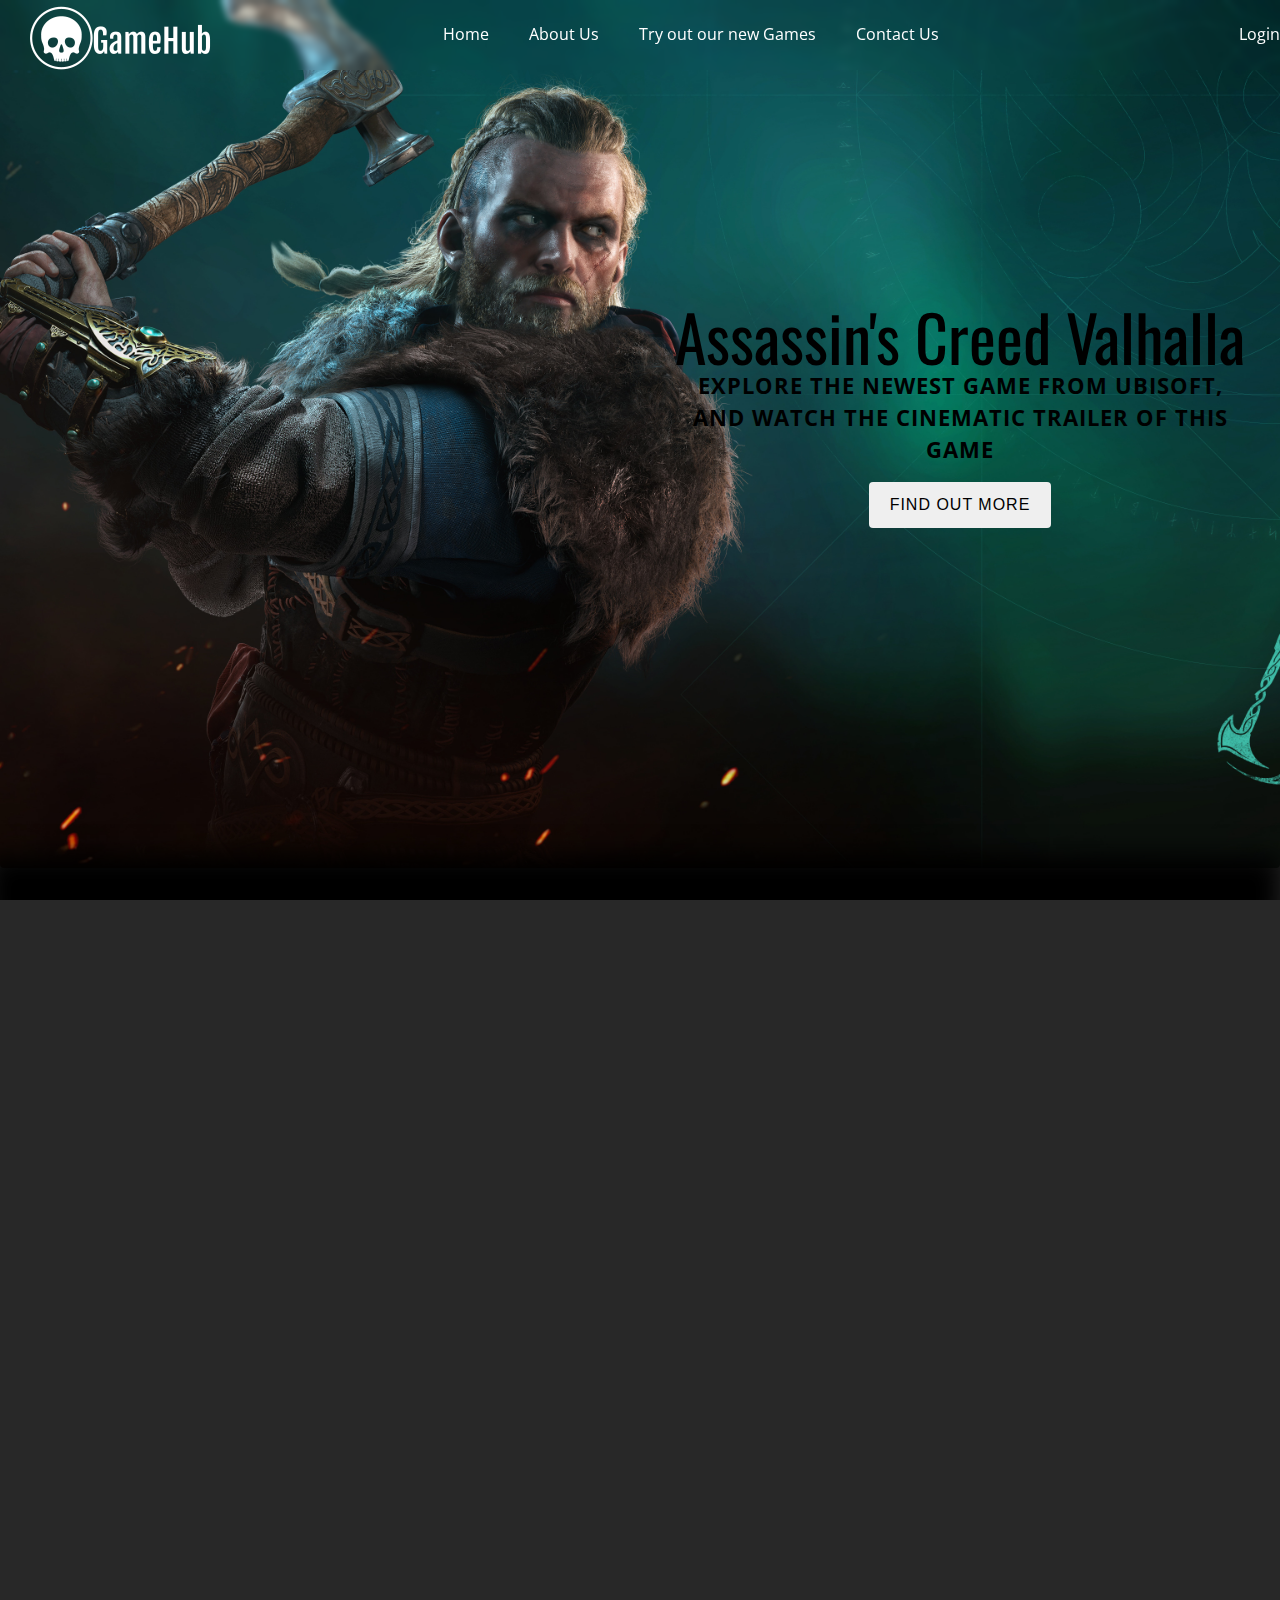
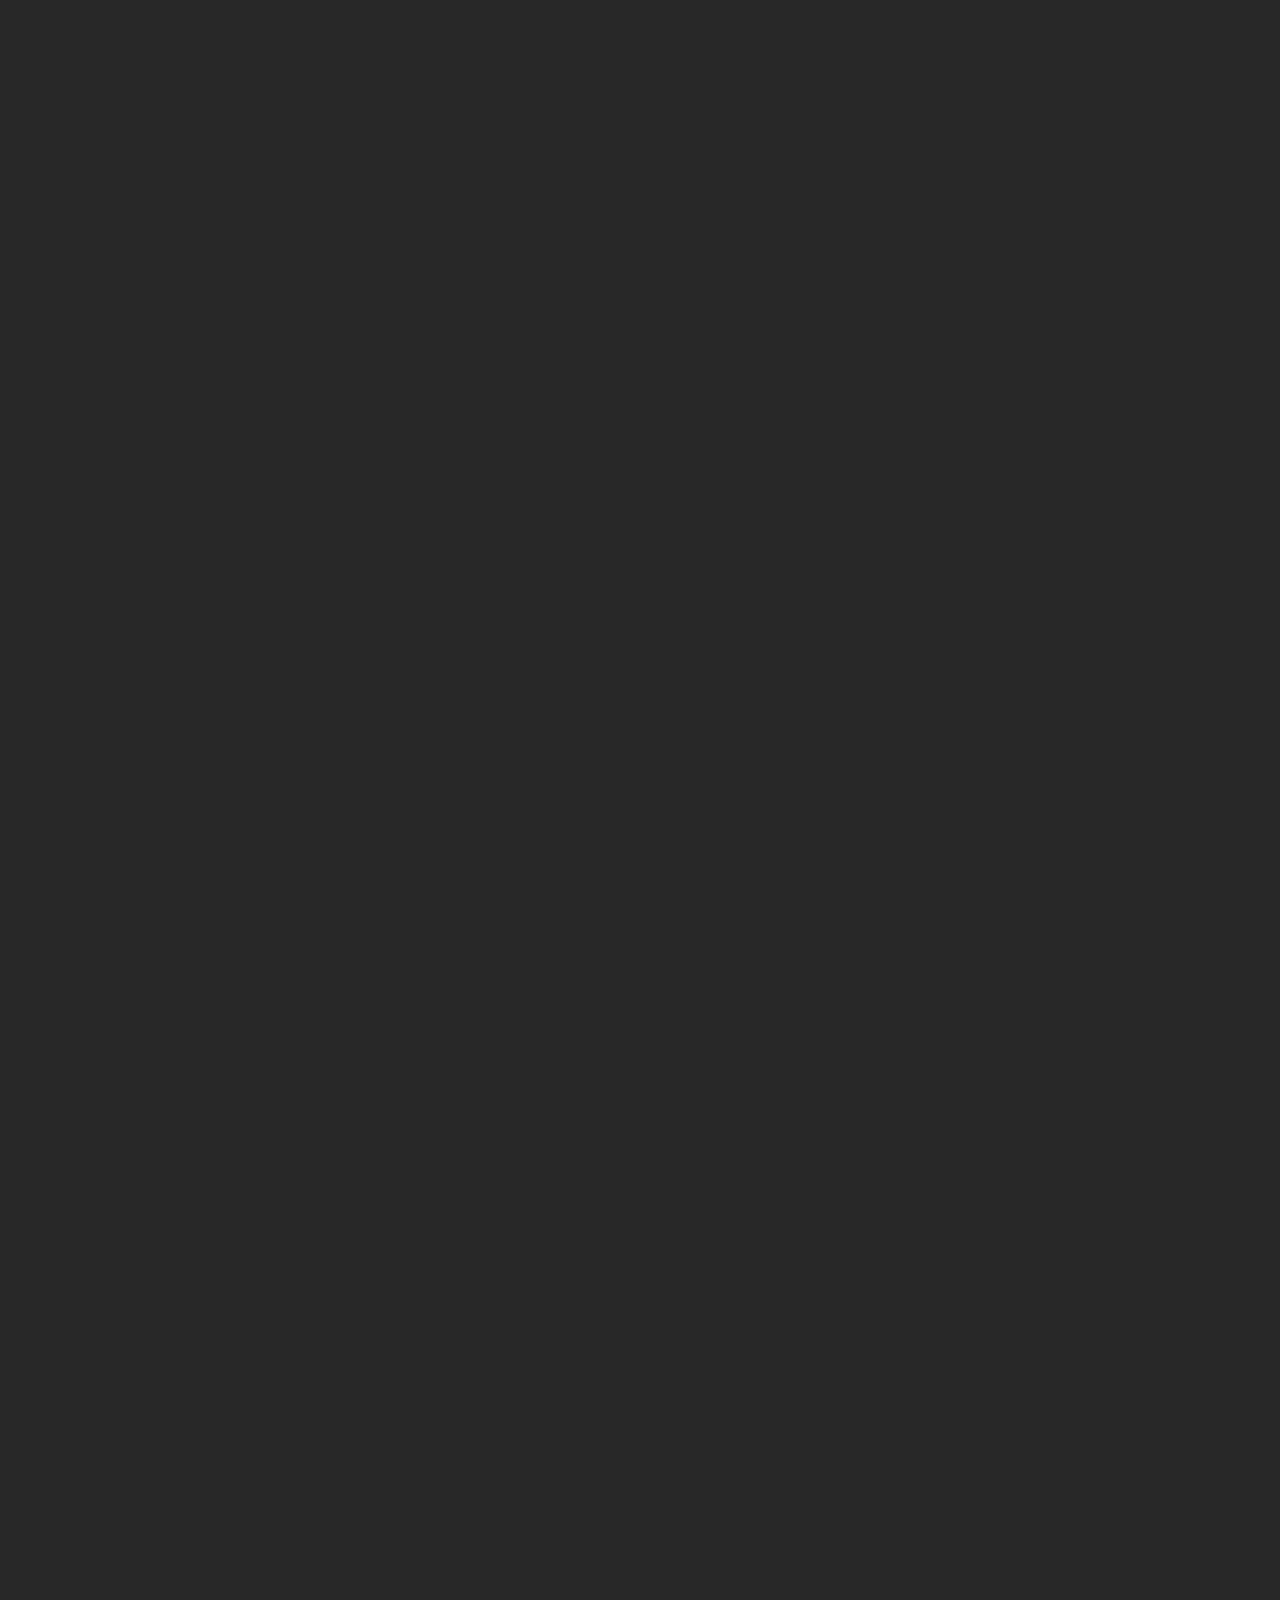
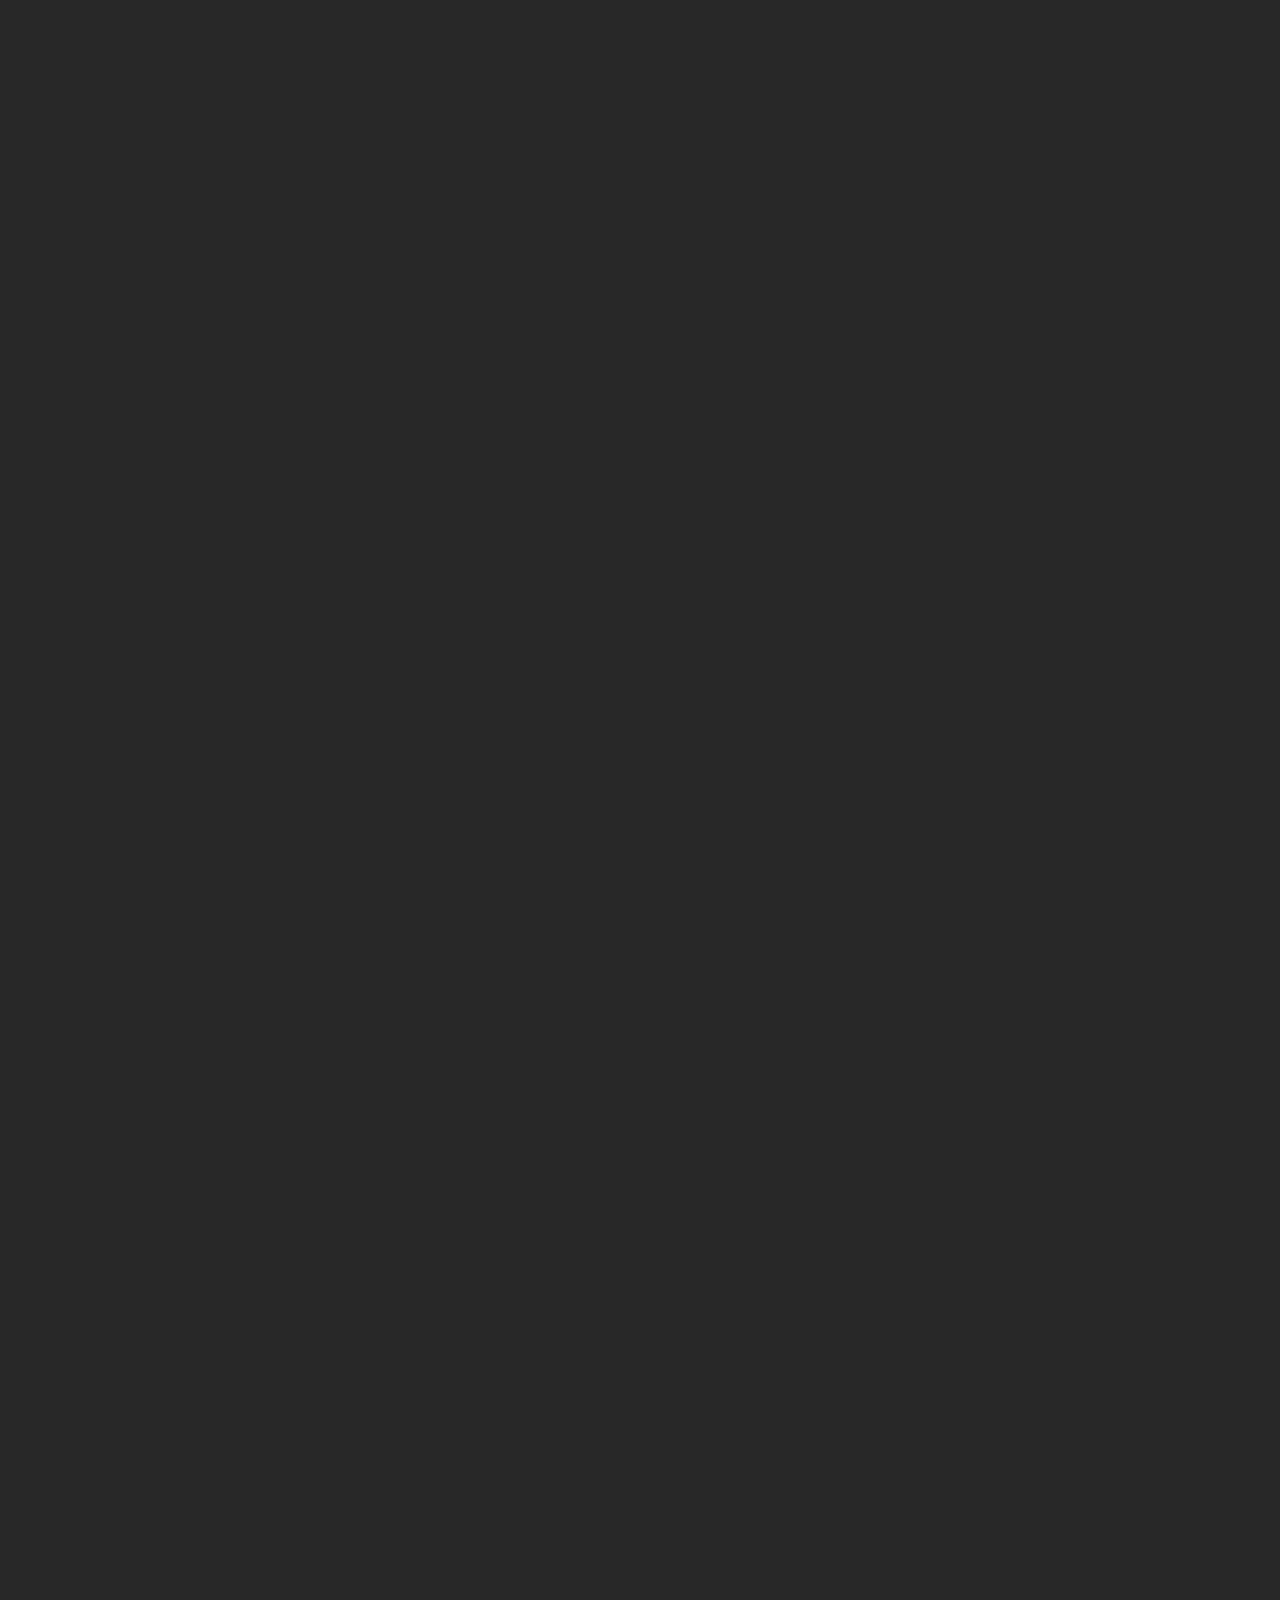
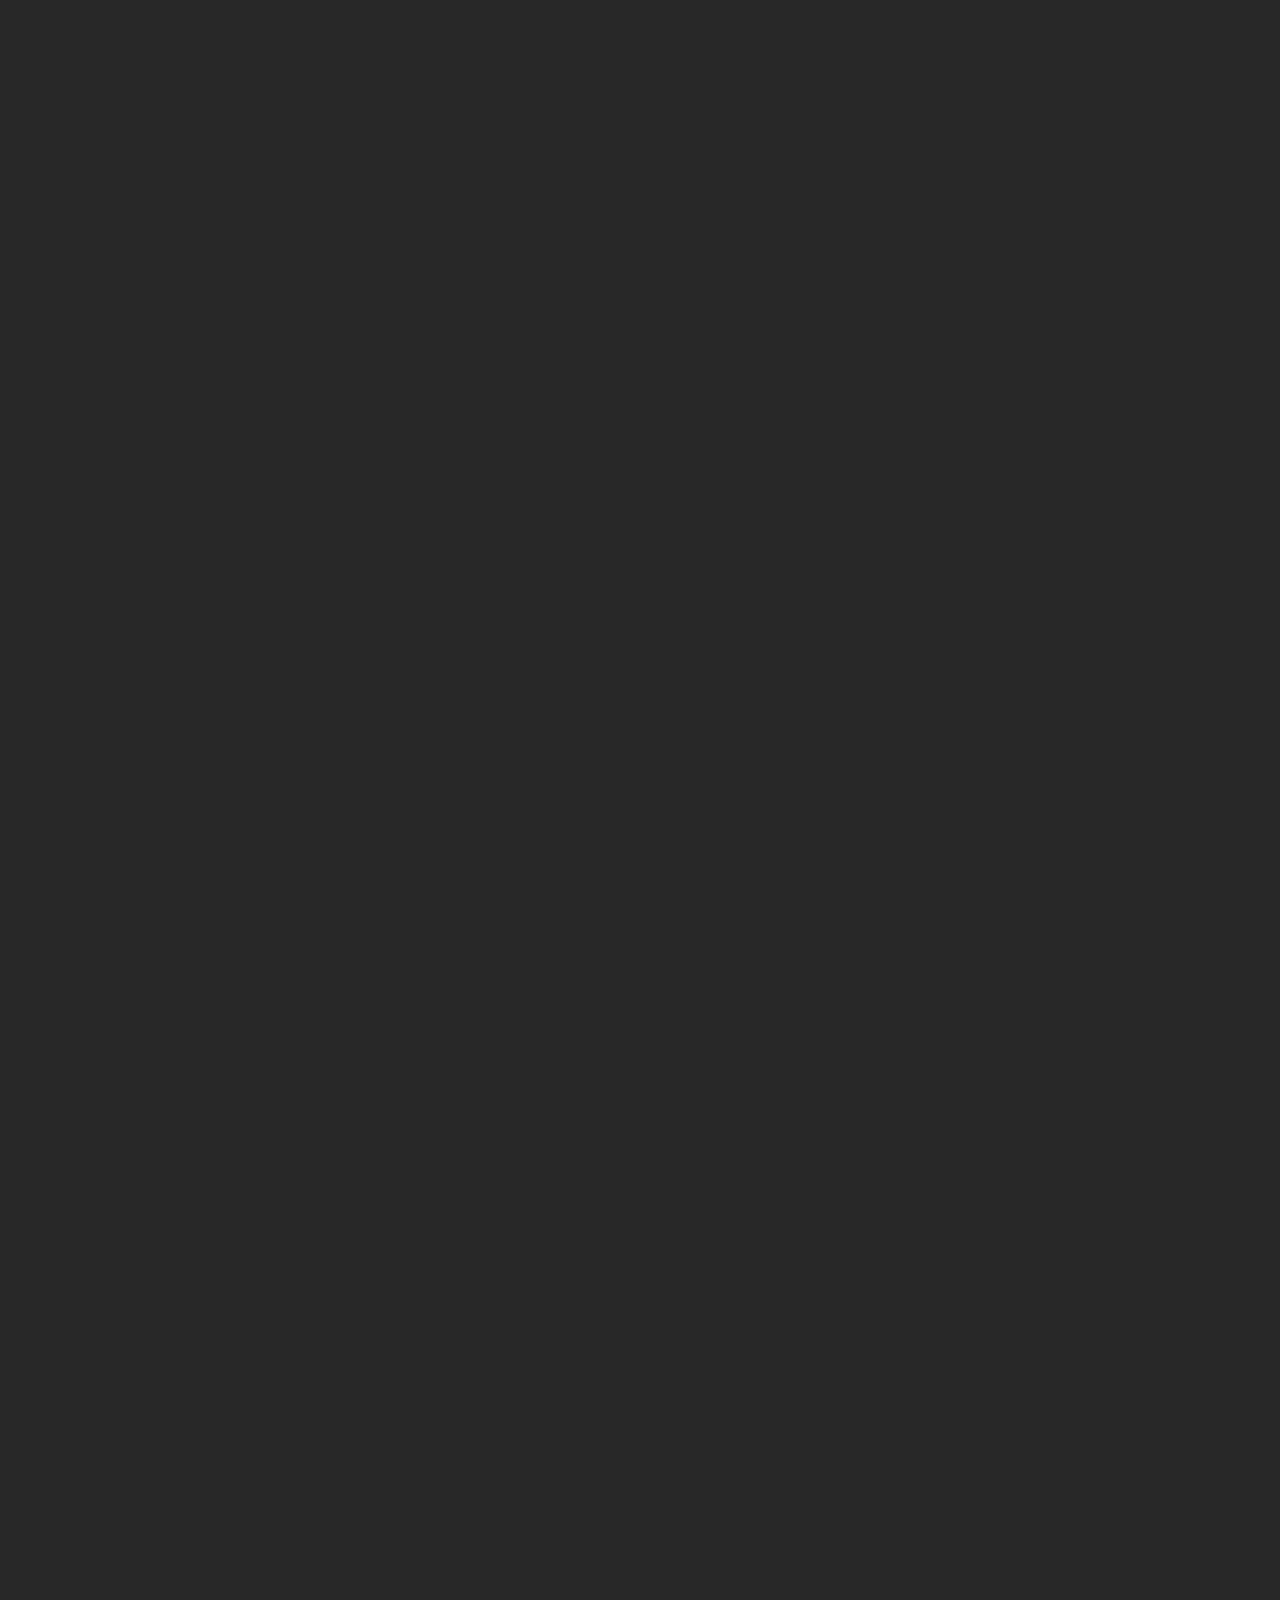
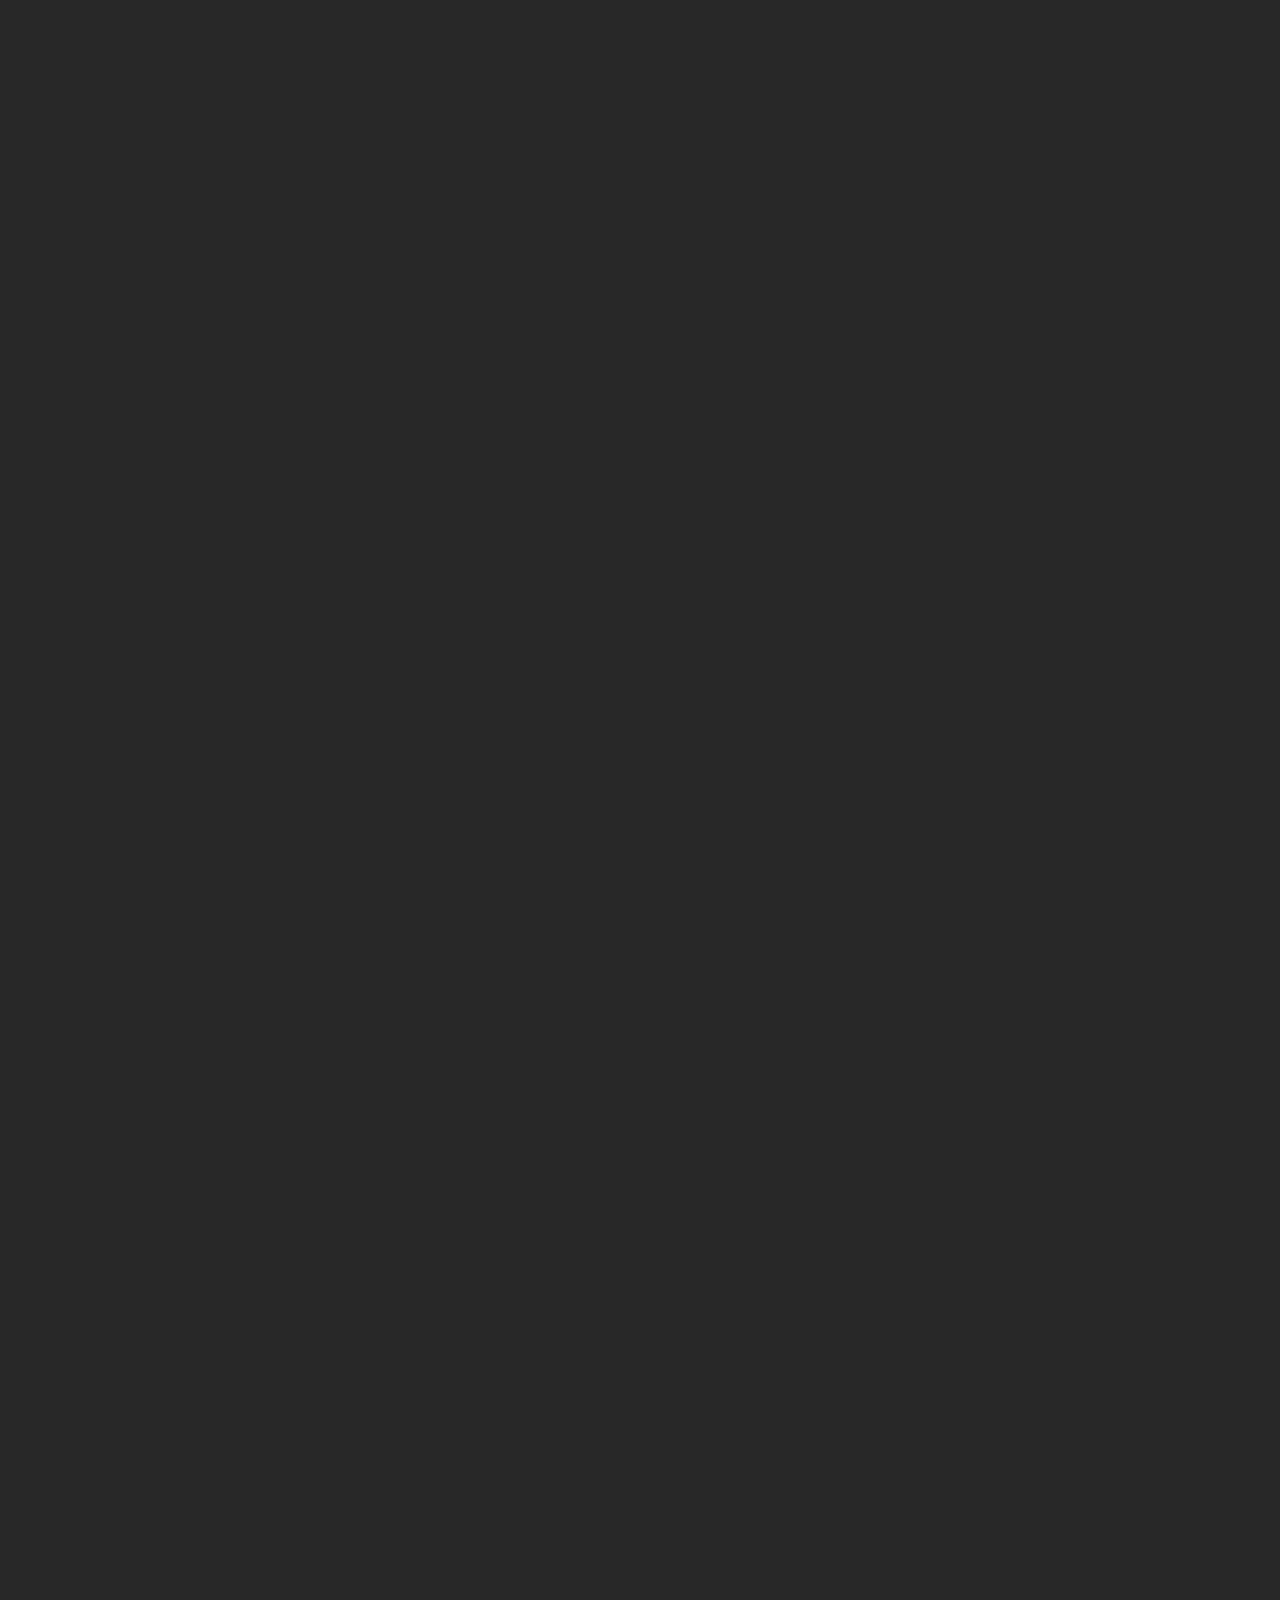
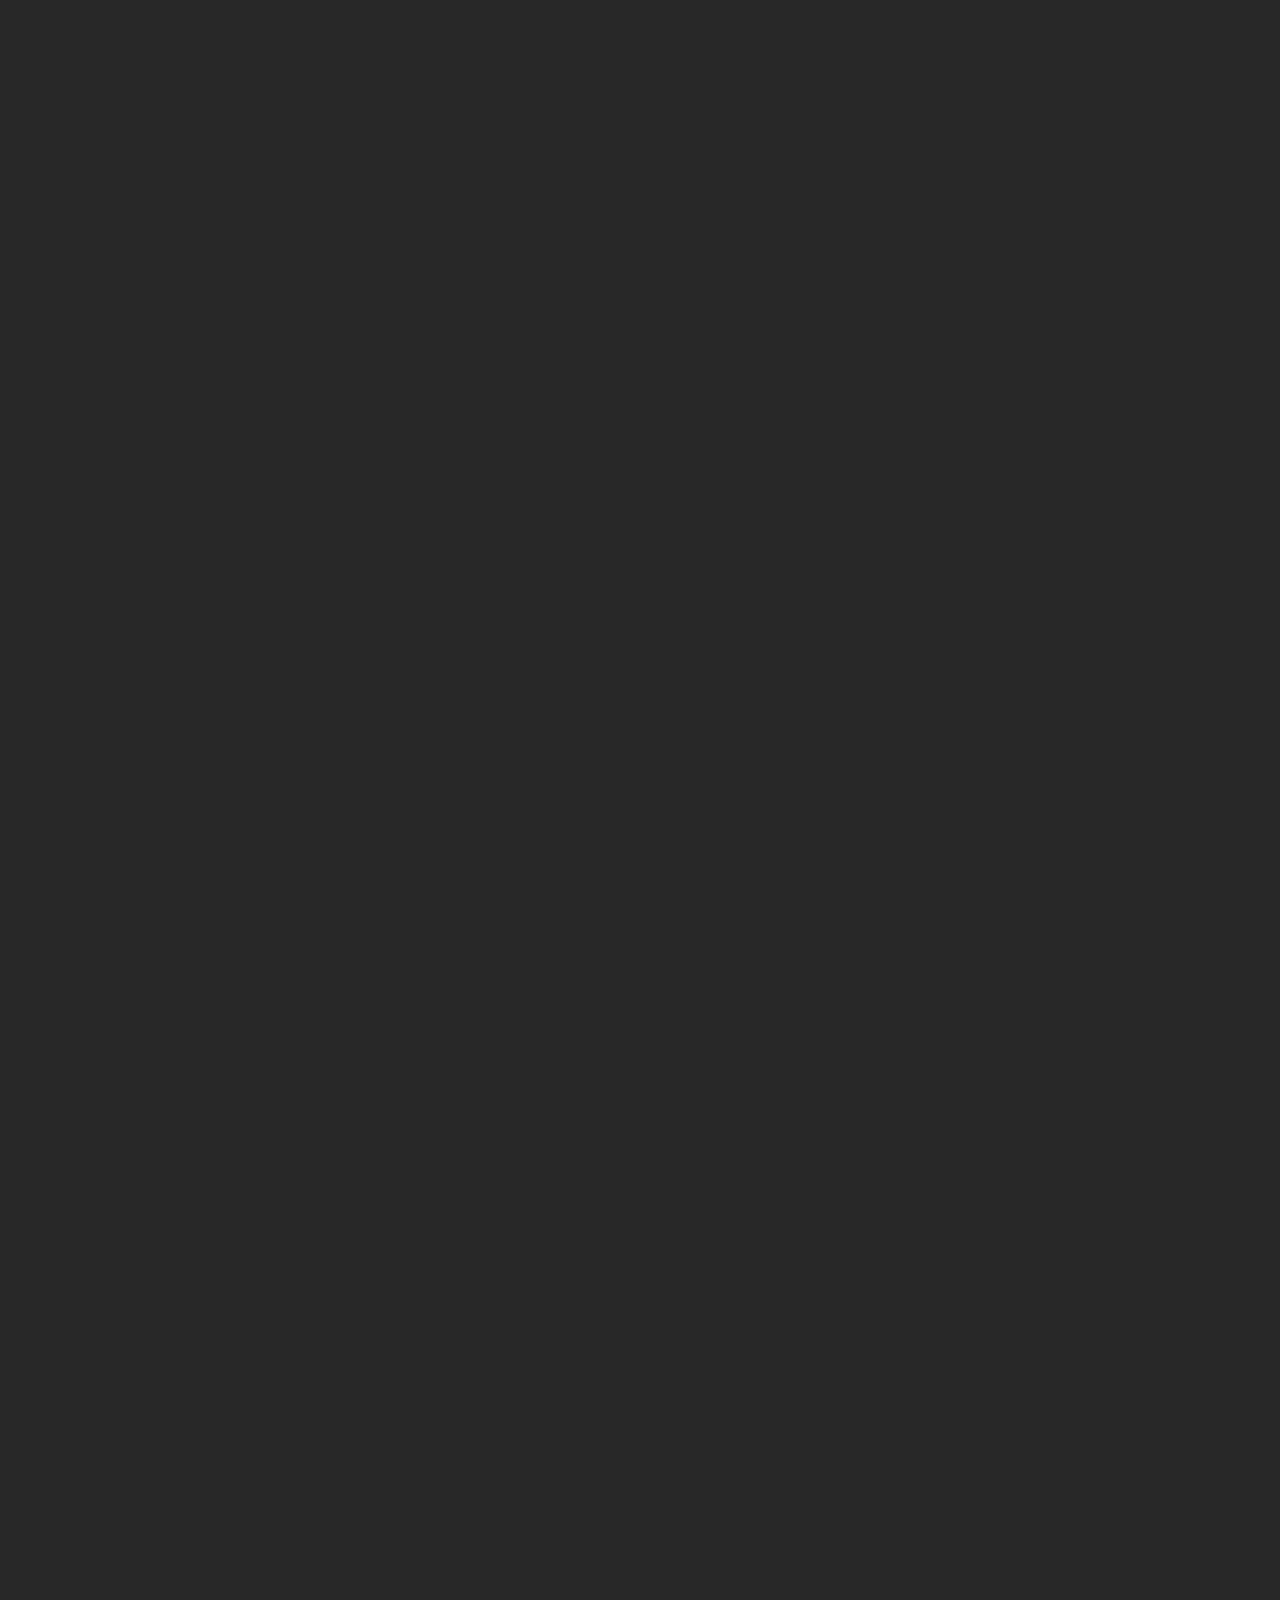
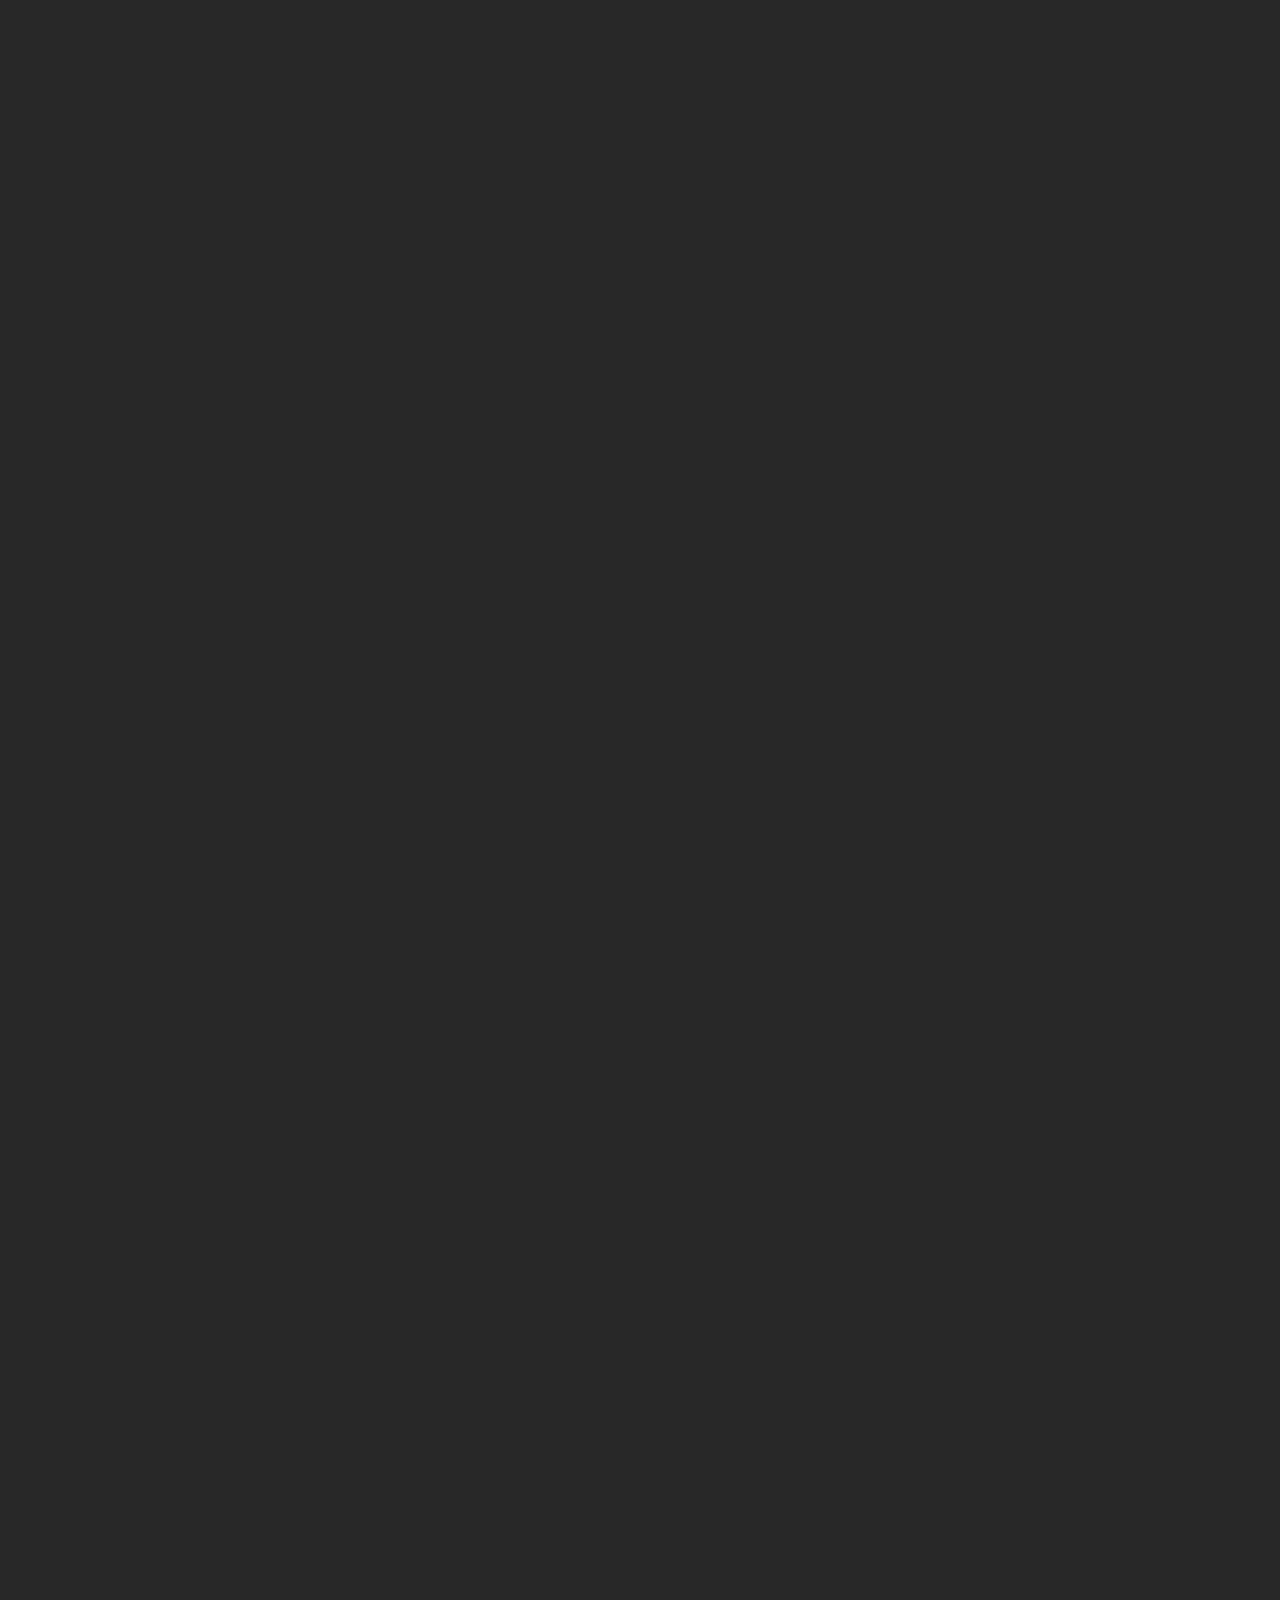
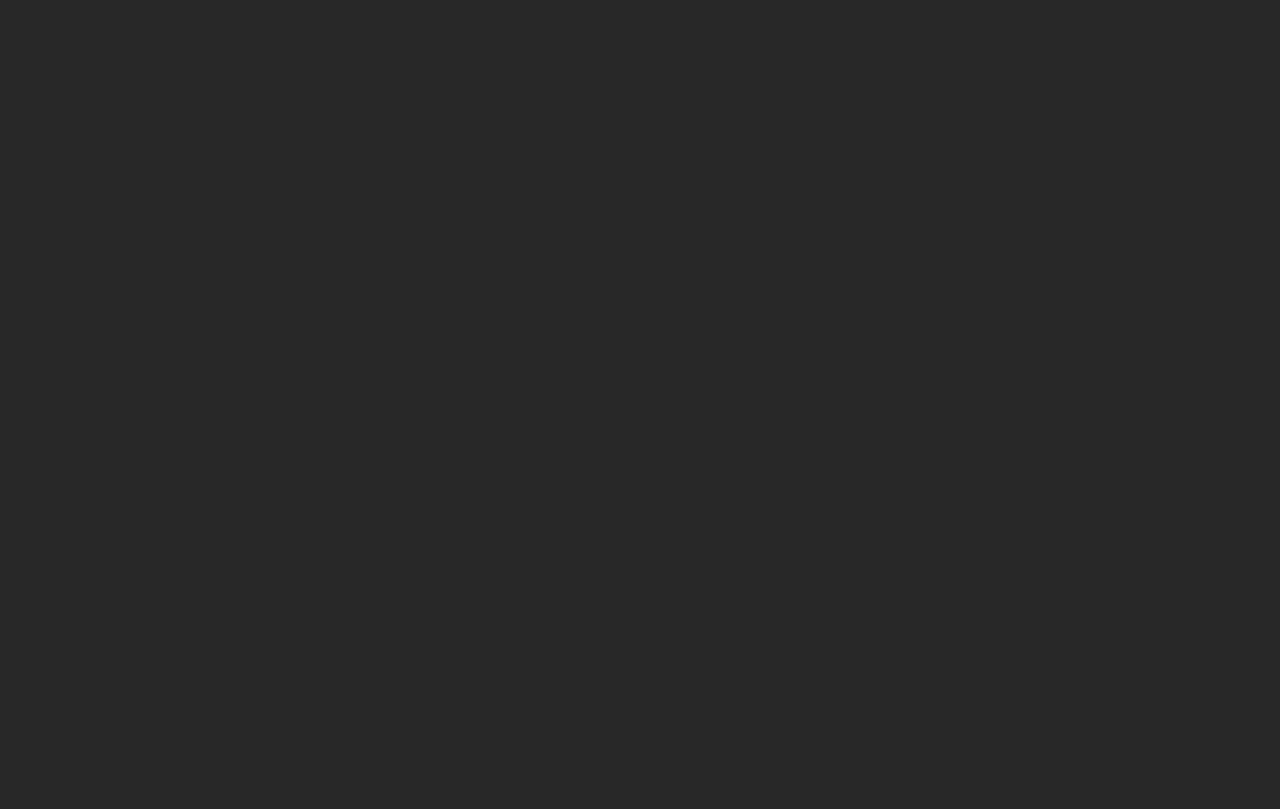
==== index.html @ c58cd180 "Slider Added" ====
<!DOCTYPE html>
<html id="">

<head>
    <!--<div style="background: url(Images/pubg-2020-games-pubg-mobile-tournament-3840x1920-688.jpg);">-->
    <link rel="stylesheet" href="styles/navbar-style.css" />
    <link rel="stylesheet" href="styles/cards.css" />
    <link rel="stylesheet" href="styles/style.css" />
    <link rel="stylesheet" href="styles/slider.css" />
    <link rel="stylesheet" href="https://stackpath.bootstrapcdn.com/font-awesome/4.7.0/css/font-awesome.min.css">
    <!-- Google Font -->
    <link rel="stylesheet" href="https://fonts.googleapis.com/css2?family=Nunito&display=swap">
    <nav class="navbar" style="z-index: 1001;backdrop-filter: blur(3px);">
        <span class="navbar-toggle" id="js-navbar-toggle">
            <i class="fa fa-bars"></i>
        </span>
        <a href="#" class="logo"><img src="Images/MainLogo.png" id="MainLogo" style="margin-top: 8%;"></a>
        <ul class="main-nav" id="js-menu">
            <div style="display: flex;margin-right: 6%;">
                <li>
                    <a href="../index.html" class="nav-links">Home</a>
                </li>
                <li>
                    <a href="pages/about.html" class="nav-links">About Us</a>
                </li>
                <li>
                    <a href="pages/games.html" class="nav-links">Try out our new Games</a>
                </li>
                <li>
                    <a href="pages/contact.html" class="nav-links">Contact Us</a>
                </li>
            </div>
            <div>
                <li style="margin-right: 2%;">
                    <a id="ModalOpen" class="nav-links">Login</a>
                </li>
            </div>
        </ul>
    </nav>
    <div class="container">
        <div class="item">
            <h1>Assassin's Creed Valhalla</h1>
            <h3 style="margin-top: 1%;">Explore the newest game from Ubisoft, <br>and watch the Cinematic Trailer of
                this game</h3>
            <button class="FindOutMore" id="TopFindOutMore" onclick="CheckScroll(1)">Find Out More</button>
        </div>
    </div>
</head>
<div style="background-color: #000;filter: blur(13px);margin-top: 1.5%;margin-left: -1%;padding-bottom: 2%;">
    <br />
    <br />
</div>

<body>
    <!--#region Cards  -->
    <div class="band">
        <h1>Top News</h1>
        <div class="item-1">
            <div href="" class="card">
                <div class="thumb" style="background-image: url(Images/PostImages/Cyberpunk.jpg);"></div>
                <article>
                    <h1>Microsoft offers Cyberpunk 2077 refunds for all digital sales, but it’s not pulling the game
                    </h1>
                    <button type="button" class="FindOutMore" id="CB2077Btn" onclick="CheckScroll(2)">Read More</button>
                </article>
            </div>
        </div>
        <div class="item-2">
            <div href="" class="card">
                <div class="thumb" style="background-image: url(Images/PostImages/Riot.jpg);"></div>
                <article>
                    <h1>Riot confirms it’s making a League of Legends MMO</h1>
                    <hr>
                    <p>League of Legends developer Riot Games is working on a massively multiplayer online (MMO)
                        roleplaying game in the League universe, Riot’s VP of IP and entertainment, Greg Street, tweeted
                        on Thursday.</p>
                    <button class="FindOutMore" id="RiotBtn" onclick="CheckScroll(3)">Read More</button>
                </article>
            </div>
        </div>
        <div class="item-3">
            <div href="" class="card">
                <div class="thumb" style="background-image: url(Images/PostImages/Among-us.jpg);"></div>
                <article>
                    <h1>Among Us launches for the Nintendo Switch today</h1>
                    <hr>
                    <p>Among Us is now available on Nintendo Switch! During the Indie World Showcase on December 15, the
                        final announcement was for an Among Us Switch port. The port's price is very cheap, and it even
                        comes with crossplay and voice chat, which isn't always standard for Switch games.</p>
                    <button class="FindOutMore" id="AmongUsBtn" onclick="CheckScroll(4)">Read More</button>
                </article>
            </div>
        </div>
        <div class="item-4">
            <div href="" class="card">
                <div class="thumb" style="background-image: url(Images/PostImages/Fortnite.jpg);"></div>
                <article>
                    <h1>Fortnite gets a performance mode so it runs better on older PCs</h1>
                    <hr>
                    <p>"Beginning December 15th, we’re launching a new performance mode on all PCs that meet Fortnite’s
                        minimum specifications. Available in Alpha, Performance Mode will be selectable through the
                        in-game settings menu and offers significant performance gains by trading out visual quality to
                        lower memory usage and lighten the load on CPU and GPU. For players already on low scalability
                        settings or less powerful hardware, this mode will allow the game to run better than ever before
                        and maintain a smoother framerate" Says the Fortnite Team.</p>
                    <button class="FindOutMore" id="FortniteBtn" onclick="CheckScroll(5)">Read More</button>
                </article>
            </div>
        </div>
        <div class="item-5">
            <div href="" class="card">
                <div class="thumb" style="background-image: url(Images/PostImages/Snapchat.jpg);"></div>
                <article>
                    <h1>Snapchat is releasing Bitmoji Paint, a massively multiplayer online painting game </h1>
                    <hr>
                    <p>Snapchat is getting a new original game called Bitmoji Paint. As the name suggests, the game
                        involves Bitmoji — those cutely grotesque customizable avatars — and painting. It’s Snap Inc.’s
                        fourth title from its internal games studio, which began putting out games last year. “Our goal
                        with Bitmoji has always been to be the world’s avatar, to give people a digital version of
                        themselves that represents them and lets them be themselves online,” says Ba Blackstock,
                        co-founder of Bitmoji. “And so now with games, it’s also letting people play together in a
                        really new and fun and exciting way.”</p>
                    <button class="FindOutMore" id="SnapBtn" onclick="CheckScroll(6)">Read More</button>
                </article>
            </div>
        </div>
        <div class="item-6">
            <div href="" class="card">
                <div class="thumb" style="background-image: url(Images/PostImages/Codemasters.jpg);"></div>
                <article>
                    <h1>EA is buying Codemasters for $1.2 billion to take lead in racing game market</h1>
                    <hr>
                    <p>Electronic Arts has agreed to buy out UK developer Codemasters in a move that could see the US
                        publishing giant wrest control of the racing video game genre. The deal is expected to close in
                        the first quarter of next year for £6.04 (~$7.98) a share, valuing Codemasters at around $1.2
                        billion.

                        Sky News first reported EA’s interest in Codemasters over the weekend, saying that the British
                        company had previously agreed a $970 million deal with Rockstar Games and 2K Sports owner
                        Take-Two Interactive. EA confirmed the agreement early Monday morning.</p>
                    <button class="FindOutMore" id="EABtn" onclick="CheckScroll(7)">Read More</button>
                </article>
            </div>
        </div>
        <div class="item-7">
            <div href="" class="card">
                <div class="thumb" style="background-image: url(Images/PostImages/FarCry6.jpg);"></div>
                <article>
                    <h1>Far Cry 6</h1>
                    <hr>
                    <p>Soon Coming for us to play!Ubisoft debuted the first trailer for Far Cry 6 as part of its Ubisoft
                        Forward digital conference today. The cinematic trailer didn’t have any gameplay, but showed a
                        city in revolt under the regime of Antón Castillo, who is played by Giancarlo Esposito, perhaps
                        best known as Gus Fring in Breaking Bad and Better Call Saul.
                        In Far Cry 6, players control Dani Rojas, who is tasked with stopping Castillo’s regime. Much
                        like its predecessors Far Cry 5 and Far Cry New Dawn, the playable character will be
                        customizable and can be played as either a male or female. But Far Cry 6 will also see the
                        return of a voiced protagonist, GameSpot reports.</p>
                    <button class="FindOutMore" id="FarCry6Btn" onclick="CheckScroll(8)">Read More</button>
                </article>
            </div>
        </div>
    </div>
    <!--#endregion -->
    <hr id="ACV" style="color: #fff;margin: 0 auto;width: 96%;margin-top:2%">
    <!--Assassin's Creed Valhalla-->
    <div>
        <div style="margin-top: 2%;margin-bottom: 5%;display: flex;justify-content:center">
            <div
                style="display: inline-block;border: 1px;border-bottom: 0;border-color: #fff;border-style: solid;max-width: 1000px;">
                <img src="Images/eivor-assassins-creed-valhalla-pc-games-playstation-4-3840x2160-1753.jpg"
                    style="max-width: 100%;">
                <div style="display: inline;">
                    <div>
                        <h1>Assassin's Creed Valhalla</h1>
                    </div>
                    <div style="margin: 1%;">
                        <span>Assassin's Creed Valhalla is an action role-playing video game developed by Ubisoft
                            Montreal and published by Ubisoft. It is the twelfth major installment and the twenty-second
                            release in the Assassin's Creed series, and a successor to the 2018's Assassin's Creed
                            Odyssey. Set in 873 AD, the game recounts a fictional story during the Viking invasion of
                            Britain. The player controls Eivor, a Viking raider who becomes embroiled in the conflict
                            between the Brotherhood of Assassins and the Templar Order.[c]

                            The game was released on November 10, 2020, for Microsoft Windows, PlayStation 4, Xbox One,
                            Xbox Series X and Series S, and Stadia, while the PlayStation 5 version was released on
                            November 12. The game received generally positive reviews from critics, who praised the
                            graphics and story, but criticized it for technical issues and lack of innovation.</span>
                    </div>
                </div>
            </div>
        </div>
        <!--#region Iframe-->
        <div style="display: flex;justify-content: center;margin-top: -5%">
            <iframe width="1000" height="500"
                src="C:\Users\Valon\Desktop\Web\Gaming News Website\Web-Gaming-News\Images\Media\Assassin's Creed Valhalla - Official Trailer.mp4"></iframe>
        </div>
        <!--#endregion-->
    </div>
    <!--CyberPunk 2077-->
    <hr id="CB2077" style="color: #fff;margin: 0 auto;width: 96%;margin-top:2%">
    <div>
        <div style="margin-top: 2%;display: flex;justify-content:center">
            <div style="display: inline-block;border: 1px;border-color: #fff;border-style: solid;max-width: 1000px;">
                <img src="Images/PostImages/CyberPunkPostImg.jpg" style="max-width: 100%;">
                <div style="display: inline;">
                    <div>
                        <h1>CyberPunk 2077</h1>
                    </div>
                    <div style="margin: 1%;">
                        <span>Cyberpunk 2077 is a 2020 action role-playing video game developed and published by CD
                            Projekt. The story takes place in Night City, an open world set in the Cyberpunk universe.
                            Players assume the first-person perspective of a customisable mercenary known as V, who can
                            acquire skills in hacking and machinery with options for melee and ranged combat.
                            The game was developed using the REDengine 4 by a team of around 500 people, exceeding the
                            number that worked on the studio's previous game The Witcher 3: Wild Hunt (2015). CD Projekt
                            launched a new division in Wrocław, Poland, and partnered with Digital Scapes, Nvidia, QLOC,
                            and Jali Research to aid the production. Cyberpunk creator Mike Pondsmith was a consultant,
                            and actor Keanu Reeves has a starring role. The original score was led by Marcin
                            Przybyłowicz, featuring the contributions of several licensed artists.
                            CD Projekt released Cyberpunk 2077 for PlayStation 4, Stadia, Windows, and Xbox One on 10
                            December 2020, with PlayStation 5 and Xbox Series X/S versions planned to follow in 2021. It
                            received praise for its narrative, setting, and graphics, although some of its gameplay
                            elements received mixed responses. In contrast, it was widely criticized for bugs,
                            particularly in the console versions which also suffered from performance issues; Sony
                            removed it from the PlayStation Store on 17 December 2020.</span>
                    </div>
                </div>
            </div>
        </div>
    </div>
    <hr id="Riot" style="color: #fff;margin: 0 auto;width: 96%;margin-top:2%">
    <div>
        <div style="margin-top: 2%;display: flex;justify-content:center">
            <div style="display: inline-block;border: 1px;border-color: #fff;border-style: solid;max-width: 1000px;">
                <img src="Images/PostImages/Riot.jpg" style="max-width: 100%;">
                <div style="display: inline;">
                    <div>
                        <h1>Riot MMO</h1>
                    </div>
                    <div style="margin: 1%;">
                        <span>League of Legends developer Riot Games is working on a massively multiplayer online (MMO)
                            roleplaying game in the League universe, Riot’s VP of IP and entertainment, Greg Street,
                            tweeted on Thursday.

                            “My recent job at Riot has been to help develop the League universe, which we’re going to
                            need!” Street said. “My new job is to kick off a big (some might say massive) game that many
                            of you, and many Rioters, have been asking us to create.” If the deliberate use of the word
                            “massive” in that quote wasn’t enough of a hint, in a reply to another Twitter user, Street
                            confirmed the game is an MMO.The new MMO isn’t entirely surprising, as Riot has been working
                            to expand the League universe into other games and mediums as of late</span>
                    </div>
                </div>
            </div>
        </div>
    </div>
    <hr id="AmongUs" style="color: #fff;margin: 0 auto;width: 96%;margin-top:2%">
    <div>
        <div style="margin-top: 2%;display: flex;justify-content:center">
            <div style="display: inline-block;border: 1px;border-color: #fff;border-style: solid;max-width: 1000px;">
                <img src="Images/PostImages/Among-us.jpg" style="max-width: 100%;">
                <div style="display: inline;">
                    <div>
                        <h1>Among Us</h1>
                    </div>
                    <div style="margin: 1%;">
                        <span>Among Us, Innersloth’s breakout hit of 2020, is coming to the Nintendo Switch today. The
                            news was announced during a special indie game-focused Nintendo Direct. The game will
                            feature crossplay.
                            Among Us is an online social deduction game, one in which players have to work together to
                            complete tasks around the ship and figure out who the crew’s imposters are. Imposters,
                            meanwhile, attempt to quietly kill as many other players as they can. Although the game
                            first launched in 2018, it’s become a sensation, thanks to a newfound popularity on Twitch,
                            played by streamers and Rep. Alexandria Ocasio-Cortez. Among Us has become so popular, in
                            fact, that Innersloth canceled the game’s sequel to focus on improving the original.
                            The game picked up the award for best multiplayer title of the year during this year’s Game
                            Awards. A new airship map is expected next year.
                            FEATURED VIDEOS FROM THE VERGE
                            iPhone 12 Pro review: more shine
                            MORE FROM THE VERGE
                            Nearly half a billion users played Among Us in November
                            Discord adds mobile screensharing, and it’s perfect for casual hangouts with your friends
                            NPR shows are now available on Spotify worldwide
                            The Surface Duo gets better TikTok support and availability outside the US
                            Spelunky is coming to the Switch along with other great-looking indies
                            Nomad’s new leather MacBook Pro sleeves are luxurious but pricey.
                        </span>
                    </div>
                </div>
            </div>
        </div>
    </div>
    <hr id="Fortnite" style="color: #fff;margin: 0 auto;width: 96%;margin-top:2%">
    <div>
        <div style="margin-top: 2%;display: flex;justify-content:center">
            <div style="display: inline-block;border: 1px;border-color: #fff;border-style: solid;max-width: 1000px;">
                <img src="Images/PostImages/Fortnite.jpg" style="max-width: 100%;">
                <div style="display: inline;">
                    <div>
                        <h1>Fortnite</h1>
                    </div>
                    <div style="margin: 1%;">
                        <span>Beginning December 15th, the Fortnite team is launching a new performance mode on all PCs
                            that meet
                            Fortnite’s minimum specifications. Available in Alpha, Performance Mode will be selectable
                            through the in-game settings menu and offers significant performance gains by trading out
                            visual quality to lower memory usage and lighten the load on CPU and GPU. For players
                            already on low scalability settings or less powerful hardware, this mode will allow the game
                            to run better than ever before and maintain a smoother framerate.Performance Mode is opt-in
                            for most users and will launch with support for Battle Royale and Creative mode only. Users
                            running on older hardware will see a prompt pushing them to the mode to try it out as the
                            recommended way to experience the game. Performance Mode can be enabled or disabled at any
                            time through the in-game settings menu and restarting the game.</span>
                    </div>
                </div>
            </div>
        </div>
    </div>
    <hr id="Snap" style="color: #fff;margin: 0 auto;width: 96%;margin-top:2%">
    <div>
        <div style="margin-top: 2%;display: flex;justify-content:center">
            <div style="display: inline-block;border: 1px;border-color: #fff;border-style: solid;max-width: 1000px;">
                <img src="Images/PostImages/Snapchat.jpg" style="max-width: 100%;">
                <div style="display: inline;">
                    <div>
                        <h1>Snapchat Game</h1>
                    </div>
                    <div style="margin: 1%;">
                        <span>"Today, we announced Bitmoji Paint, a new game inside of Snapchat where millions of
                            players can come together simultaneously to contribute to one, massive collage.
                            Built by Snap Games Studio, Bitmoji Paint introduces a whole new kind of game inside of
                            Snapchat. Snapchatters’ Bitmojis can travel the globe, team up with friends and let their
                            imagination run free on one shared canvas. Simple scribbles, fun messages or even giant
                            landscapes are all possible in Bitmoji Paint.We are also introducing Snap Tokens to
                            customize the Bitmoji Paint experience for Android users. Snap Tokens are digital goods that
                            can be purchased and stored in a virtual wallet tied to your Snapchat account. Within
                            Bitmoji Paint on Android, Snap Tokens can be used toward roller skates or hoverboards to
                            move around the game more quickly, or things like an ink painter or a paint roller to make
                            larger creations." Say the Snapchat Bitmoji Paint Team.</span>
                    </div>
                </div>
            </div>
        </div>
    </div>
    <hr id="EA" style="color: #fff;margin: 0 auto;width: 96%;margin-top:2%">
    <div>
        <div style="margin-top: 2%;display: flex;justify-content:center">
            <div style="display: inline-block;border: 1px;border-color: #fff;border-style: solid;max-width: 1000px;">
                <img src="Images/PostImages/Codemasters.jpg" style="max-width: 100%;">
                <div style="display: inline;">
                    <div>
                        <h1>EA && CodeMasters</h1>
                    </div>
                    <div style="margin: 1%;">
                        <span>Electronic Arts has agreed to buy out UK developer Codemasters in a move that could see
                            the US publishing giant wrest control of the racing video game genre. The deal is expected
                            to close in the first quarter of next year for £6.04 (~$7.98) a share, valuing Codemasters
                            at around $1.2 billion.

                            Sky News first reported EA’s interest in Codemasters over the weekend, saying that the
                            British company had previously agreed a $970 million deal with Rockstar Games and 2K Sports
                            owner Take-Two Interactive. EA confirmed the agreement early Monday morning.

                            Codemasters is one of the oldest British game developers, having been founded in the ‘80s
                            and producing early hits like Dizzy for systems that were popular in the UK like the ZX
                            Spectrum and the Commodore 64. In recent decades it’s been best known for creating racing
                            games like the Dirt, Grid, and Formula 1 series, and last year acquired the developer behind
                            Project Cars.</span>
                    </div>
                </div>
            </div>
        </div>
    </div>
    <hr id="FarCry6" style="color: #fff;margin: 0 auto;width: 96%;margin-top:2%">
    <div>
        <div style="margin-top: 2%;display: flex;justify-content:center">
            <div style="display: inline-block;border: 1px;border-color: #fff;border-style: solid;max-width: 1000px;">
                <img src="Images/PostImages/FarCry6.jpg" style="max-width: 100%;">
                <div style="display: inline;">
                    <div>
                        <h1>Far Cry 6</h1>
                    </div>
                    <div style="margin: 1%;padding-bottom: 10%;">
                        <span>Far Cry 6 is an upcoming first-person shooter game developed by Ubisoft Toronto and
                            published by Ubisoft. It is the sixth main installment of the Far Cry series for Amazon
                            Luna, Microsoft Windows, PlayStation 4, PlayStation 5, Xbox One, Xbox Series X/S, and
                            Stadia.

                            The game is set on Yara, a fictional Caribbean island ruled as a dictatorship by "El
                            Presidente" Antón Castillo (portrayed by Giancarlo Esposito), who is raising his son Diego
                            (Anthony Gonzalez) to follow in his rule. The player takes the role of guerilla fighter Dani
                            Rojas, attempting to topple Castillo and his regime.Production of Far Cry 6 had been ongoing
                            for four years at the time of its July 2020 announcement, with Ubisoft Toronto the lead
                            studio for the game.[5] Narrative director Navid Khavari said that they started researching
                            on revolutions of the past, they came across the idea of the modern guerrilla revolution
                            such as the Cuban Revolution, which gave them numerous ideas of how to drive the
                            player-character into fighting against a repressive government. </span>
                    </div>
                </div>
            </div>
        </div>
        <div style="display: flex;justify-content: center;margin-top: -5%">
            <iframe width="1000" height="500"
                src="Images/Media/Far Cry 6 - Official Reveal Trailer _ Ubisoft Forward.mp4"></iframe>
        </div>
    </div>
<!--#region Slider-->
<h1 style="padding-top: 60px;">Regional News</h1>
<div class="csslider infinity" id="slider1">
  <input type="radio" name="slides" checked="checked" id="slides_1"/>
  <input type="radio" name="slides" id="slides_2"/>
  <input type="radio" name="slides" id="slides_3"/>
  <input type="radio" name="slides" id="slides_4"/>
  <input type="radio" name="slides" id="slides_5"/>
  <input type="radio" name="slides" id="slides_6"/>
  <ul>
    <li>
      <div class="bg" id="bg" style="color: #fff;height: 47%;">
        <div>
          <h1 style="text-align: unset !important;font-size: 2rem;">Gaming & Esports MeetUp</h1>
          <p>The first national event dedicated to the development of video games and electronic sports, Gaming & Esports MeetUp will be held on December 15th, 2020, organized by Amplitudo and Amplitudo Academy. Experts from the region and the world will gather in one place, to lay the foundations of the gaming industry in Montenegro and announce the first Montenegrin Esports event, MontEsports, whose organization is planned for the second half of 2021.</p>
        </div>
      </div>
    </li>
    <li>
      <div class="bg" id="bg" style="color: #fff;height: 31%;">
        <div>
          <h1 style="text-align: unset !important;font-size: 2rem;">Balkan Entertainment and Gaming Expo </h1>
          <p>Balkan Entertainment and Gaming Expo is one of the most significant gaming events in Europe,that also happened this year.</p>
        </div>
      </div>
    </li>
    <li>
      <div class="bg" id="bg" style="color: #fff;height: 31%;">
        <div>
          <h1 style="text-align: unset !important;font-size: 2rem;">Global Game Jam</h1>
          <p>This hackathon is organized by Girls Coding Kosova organization which has the mission of empowering and encouraging young girls and women in the field of technology.</p>
        </div>
      </div>
    </li>
    <li>
      <div class="bg" id="bg" style="color: #fff;height: 27%;">
        <div>
          <h1 style="text-align: unset !important;font-size: 2rem;">Games' festival,London</h1>
          <p>A festival where Gamers from all over the world join and share talents, interests,games etc.</p>
        </div>
      </div>
    </li>
    <li>
      <div class="bg" id="bg" style="color: #fff;">
        <div>
          <h1 style="text-align: unset !important;font-size: 2rem;">Reboot Develop Blue 2020</h1>
          <p>COmpetitive Game Festival for all kinds of games and gamers.</p>
        </div>
      </div>
    </li>
    <li>
      <div class="bg" id="bg" style="color: #fff;height: 30%;">
        <div>
          <h1 style="text-align: unset !important;font-size: 2rem;">Gjirafa Masters League</h1>
          <p>A gaming evenet with aPrize Pool of over 10000$ will be taking place in Kosovo hosted by Gjirafa and played by Regional Teams.</p>
        </div>
      </div>
    </li>
  </ul>
  <div class="arrows">
    <label for="slides_1"></label>
    <label for="slides_2"></label>
    <label for="slides_3"></label>
    <label for="slides_4"></label>
    <label for="slides_5"></label>
    <label for="slides_6"></label>
    <label class="goto-first" for="slides_1"></label>
    <label class="goto-last" for="slides_6"></label>
  </div>
  <div class="navigation"> 
    <div>
      <label for="slides_1"></label>
      <label for="slides_2"></label>
      <label for="slides_3"></label>
      <label for="slides_4"></label>
      <label for="slides_5"></label>
      <label for="slides_6"></label>
    </div>
  </div>

<!--#endregion-->
</body>
<footer>
    <div id="wrap">
        <div></div>
        <article class="section" id="lightings">
            <section class="section" id="one">
                <section class="section" id="two">
                    <section class="section" id="three">
                        <section class="section" id="four">
                            <section class="section" id="five">
                            </section>
                        </section>
                    </section>
                </section>
            </section>
        </article>
    </div>
</footer>


</html>
<script src="scripts/jquery-3.5.1.js"></script>
<script src="scripts/main.js"></script>
<script>
    $(document).scroll(function () {
        var test = document.scrollTop;
        var b = window.scrollY;
        if (window.scrollY > 700) {
            $(".navbar").css("transition", "1s");
            $(".navbar").css("background", "#000");
        }
        if (window.scrollY < 700) {
            $(".navbar").css("transition", "1s");
            $(".navbar").css("background", "transparent");
        }
    })
    function CheckScroll(data) {
        console.log("success");
        if (data == 1) {
            $('html, body').animate({
                scrollTop: $("#ACV").offset().top
            }, 2000);
        }
        else if (data == 2) {
            $('html, body').animate({
                scrollTop: $("#CB2077").offset().top
            }, 2000);
            console.log(1);
        }
        else if (data == 3) {
            $('html, body').animate({
                scrollTop: $("#Riot").offset().top
            }, 2000);
        }
        else if (data == 4) {
            $('html, body').animate({
                scrollTop: $("#AmongUs").offset().top
            }, 2000);
        }
        else if (data == 5) {
            $('html, body').animate({
                scrollTop: $("#Fortnite").offset().top
            }, 2000);
        }
        else if (data == 6) {
            $('html, body').animate({
                scrollTop: $("#Snap").offset().top
            }, 2000);
        }
        else if (data == 7) {
            $('html, body').animate({
                scrollTop: $("#EA").offset().top
            }, 2000);
        }
        else if (data == 8) {
            $('html, body').animate({
                scrollTop: $("#FarCry6").offset().top
            }, 2000);
        }
    }
</script>
<style>
    @import url("https://fonts.googleapis.com/css?family=Open+Sans|Oswald:300,400,700");

    html {
        font-size: 100%;
    }

    body {
        font-family: "Open Sans", sans-serif;
        color: #fff;
        line-height: 1.6;
    }

    .img-responsive {
        max-width: 100%;
        height: auto;
        display: block;
    }

    h1 {
        text-align: center;
        font-family: "Oswald", sans;
        font-size: 4rem;
        font-weight: normal;
        line-height: 3.5rem;
    }

    h3 {
        font-size: 1.35rem;
        line-height: 2rem;
        text-transform: uppercase;
        letter-spacing: 1px;
    }

    .container {
        margin: -2.5% auto;
        width: 100%;
        height: 100vh;
        display: flex;
        justify-content: center;
        align-items: center;
        background: url(Images/eivor-assassins-creed-valhalla-pc-games-playstation-4-3840x2160-1753.jpg);
        background-position: center center;
        background-repeat: no-repeat;
        background-size: cover;
    }

    .item {
        /* Padding is used for smaller screens */
        padding: 0 30px 0 30px;
        text-align: center;
        color: #000;
        margin-left: 50% !important;
        margin-right: auto !important;
    }

    .FindOutMore {
        cursor: pointer;
        text-transform: uppercase;
        letter-spacing: 1px;
        margin-top: 1rem;
        display: inline-block;
        line-height: 1.25rem;
        text-align: center;
        white-space: nowrap;
        vertical-align: middle;
        -webkit-user-select: none;
        -moz-user-select: none;
        -ms-user-select: none;
        user-select: none;
        border: 1px solid transparent;
        padding: 0.75rem 1.25rem;
        font-size: 1rem;
        border-radius: 0.25rem;
        transition: all 0.2s ease-in-out;
    }

    .btn.btn-primary {
        color: #fff;
        background-color: #000;
        border-color: #666;
    }

    .btn.btn-primary:hover {
        color: #fff;
        background-color: #333;
        border-color: #666;
    }

    @media (min-width: 992px) {
        .item {
            width: 80%;
        }
    }

    @media (min-width: 1200px) {
        .item {
            width: 60%;
        }
    }
</style>
---- styles/navbar-style.css ----
*{
  box-sizing: border-box;
  margin: 0;
  padding: 0;
}

body{
  font-family: 'Nunito', sans-serif;
}

.navbar{
  overflow: hidden;
  position: fixed;
  top: 0;
  width: 100%;
}

.main-nav{
  list-style-type: none;
  display: none;
}

.nav-links,
.logo{
  text-decoration: none;
  color: #fff;
}

.main-nav li{
  text-align: center;
  margin: 15px auto;
}

.logo{
  display: inline-block;
  font-size: 22px;
  margin-top: 10px;
  margin-left: 20px;
}

.navbar-toggle{
  position: absolute;
  top: 10px;
  right: 20px;
  cursor: pointer;
  color: #fff;
  font-size: 24px;
}

.active{
  display: block;
}

@media screen and (min-width: 760px){
  .navbar{
      display: flex;
      justify-content: space-between;
      padding-bottom: 0;
      height: 70px;
      align-items: center;
  }

  .main-nav{
      display: contents;
      margin-right: 30px;
      flex-direction: row;
      justify-content: flex-end;
  }

  .main-nav li{
      margin: 0;
  }

  .nav-links{
      margin-left: 40px;
  }

  .logo{
      margin-top: 0;
  }

  .navbar-toggle{
      display: none;
  }

  .logo:hover,
  .nav-links:hover{
      color: #FF9800;
  }
}
/*Slider Action made by MEE*/
.carousel {
  position: relative;
  width: 600px;
  height: 400px;
  overflow: hidden;
  margin: 0 auto;
  box-shadow: 0 2px 6px rgba(0,0,0,0.3);
}
.carousel:hover .slide:after,
.carousel:hover .counter,
.carousel:hover .slide:before {
  opacity: 1;
}
.slide {
  float: right;
  position: absolute;
  z-index: 1;
  width: 600px;
  height: 400px;
  background-color: #eee;
  text-align: center;
  transition: opacity 0.4s;
  opacity: 1;
}
.slide:before {
  content: attr(annot);
  display: block;
  position: absolute;
  left: 20px;
  bottom: 20px;
  color: rgba(255,255,255,0.9);
  font-size: 14px;
  font-weight: 300;
  z-index: 12;
  opacity: 0;
  transition: opacity 0.3s;
  text-shadow: 0 0 1px #000;
}
.slide:after {
  content: attr(slide);
  display: block;
  position: absolute;
  bottom: 0;
  transition: opacity 0.3s;
  width: 100%;
  height: 80px;
  opacity: 0;
  background-image: linear-gradient(transparent, rgba(0,0,0,0.5));
  text-align: left;
  text-indent: 549px;
  line-height: 101px;
  font-size: 13px;
  color: rgba(255,255,255,0.9);
  text-shadow: 0 0 1px #000;
}
.counter {
  position: absolute;
  bottom: 20px;
  right: 1px;
  height: 20px;
  width: 60px;
  z-index: 2;
  text-align: center;
  color: #fff;
  line-height: 21px;
  font-size: 13px;
  opacity: 0;
  transition: opacity 0.3s;
}
.faux-ui-facia {
  top: 0;
  right: 0;
  float: right;
  position: absolute;
  margin-top: 0;
  z-index: 9;
  height: 100%;
  width: 100%;
  opacity: 0;
  cursor: pointer;
}
.faux-ui-facia:checked {
  z-index: 8;
}
.faux-ui-facia:checked + .slide {
  opacity: 0;
}
.faux-ui-facia:checked:nth-child(1):checked {
  z-index: 9;
}
.faux-ui-facia:nth-child(1):checked {
  float: left;
  z-index: 9;
}
.faux-ui-facia:nth-child(1):checked + .slide {
  opacity: 1;
}
.faux-ui-facia:nth-child(1):checked ~ .faux-ui-facia {
  float: left;
  z-index: 8;
}
.faux-ui-facia:nth-child(1):checked ~ .faux-ui-facia + .slide {
  opacity: 0;
}
.faux-ui-facia:nth-child(1):checked ~ .faux-ui-facia:checked {
  z-index: 9;
}
.faux-ui-facia:nth-child(1):checked ~ .faux-ui-facia:checked + .slide {
  opacity: 1;
}
---- styles/cards.css ----
.band {
  width: 90%;
  max-width: 1240px;
  margin: 0 auto;
  display: grid;
  grid-template-columns: 1fr;
  grid-template-rows: auto;
  grid-gap: 20px;
}
@media (min-width: 30em) {
  .band {
    grid-template-columns: 1fr 1fr;
  }
}
@media (min-width: 60em) {
  .band {
    grid-template-columns: repeat(4, 1fr);
  }
}

.card {
  background: white;
  text-decoration: none;
  color: #444;
  box-shadow: 0 2px 5px rgba(0, 0, 0, 0.1);
  display: flex;
  flex-direction: column;
  min-height: 100%;
  position: relative;
  top: 0;
  transition: all 0.1s ease-in;
}
.card:hover {
  top: -2px;
  box-shadow: 0 4px 5px rgba(0, 0, 0, 0.2);
}
.card article {
  padding: 20px;
  flex: 1;
  display: flex;
  flex-direction: column;
  justify-content: space-between;
}
.card h1 {
  font-size: 20px;
  margin: 0;
  color: #333;
  line-height: 35px;
}
.card p {
  flex: 1;
  line-height: 1.4;
  margin-top: 10%;
}
.card span {
  font-size: 12px;
  font-weight: bold;
  color: #999;
  text-transform: uppercase;
  letter-spacing: 0.05em;
  margin: 2em 0 0 0;
}
.card .thumb {
  padding-bottom: 60%;
  background-size: cover;
  background-position: center center;
}

@media (min-width: 60em) {
  .item-1 {
    grid-column: 1/span 2;
  }
  .item-1 h1 {
    font-size: 24px;
  }
}
---- styles/style.css ----
.center-align{
  text-align: center;
}

.no-select{
  user-select: none;
}

.center-everything{
  margin-right: auto;
  margin-left: auto;
}

#section1{
  scroll-behavior: smooth;
}

.text-white{
  color:#d2d2d2;
}

.buttons {
  display: -webkit-box;
  display: flex;
  -webkit-box-orient: vertical;
  -webkit-box-direction: normal;
  flex-direction: column;
  height: 100%;
  -webkit-box-pack: center;
  text-align: center;
  width: 100%;
  }
  .btn {
    color: #fff;
    cursor: pointer;
    font-size: 16px;
    font-weight: 400;
    line-height: 45px;
    margin: 0 0 2em;
    max-width: 160px;
    position: relative;
    text-decoration: none;
    text-transform: uppercase;
    width: 100%;
  }
#explore-btn {
    margin-top: 2%;
    margin-right: auto !important;
    margin-left: auto !important;
    border: 0 solid;
    box-shadow: inset 0 0 20px rgba(255, 255, 255, 0);
    outline: 1px solid;
    outline-color: rgba(255, 255, 255, 0.5);
    outline-offset: 0px;
    text-shadow: none;
    -webkit-transition: all 1250ms cubic-bezier(0.19, 1, 0.22, 1);
    transition: all 1250ms cubic-bezier(0.19, 1, 0.22, 1);
}
  
#explore-btn:hover {
    border: 1px solid;
    box-shadow: inset 0 0 20px rgba(255, 255, 255, 0.5), 0 0 20px rgba(255, 255, 255, 0.2);
    outline-color: rgba(255, 255, 255, 0);
    outline-offset: 15px;
    text-shadow: 1px 1px 2px #427388;
}

.image-area {
    top: 50%;
    left: 50%;
    transform: translate(-50%, -50%);
    position: absolute;
}

.img-wrapper {
    width: 300px;
    height: 400px;
    position: relative;
    overflow: hidden;
}

.img-wrapper:before {
    content: '';
    position: absolute;
    top: 0;
    left: 180%;
    height: 100%;
    width: 100%;
    background: rgba(255, 255, 255, .3);
    z-index: 1;
    transform: skew(45deg);
    transition: .5s;
}

.img-wrapper:hover:before {
    left: -180%;
}

.img-wrapper img {
    height: 400px;
    width: 300px;
    filter: grayscale(100%);
    transition: 2s;
}

.img-wrapper:hover img {
    filter: grayscale(0%);
    transform: scale(1.1);
}

.img-wrapper h2 {
    background: tomato;
    font-family: Poppins;
    color: #fff;
    text-align: center;
    text-transform: uppercase;
    margin: 0;
    padding: 10px 0;
    position: absolute;
    bottom: 0;
    width: 100%;
    transform: perspective(400px) rotateY(90deg);
    transform-origin: right;
    transition: 1s;
}

.img-wrapper:hover h2 {
    transform: perspective(400px) rotateY(0deg);
}

.img-wrapper ul {
    position: absolute;
    top: 0;
    left: 0;
    margin: 0;
    padding: 0;
    list-style: none;
    background: rgba(255, 255, 255, 0);
}

.img-wrapper ul li {
    background: #333;
    height: 40px;
    width: 40px;
    text-align: center;
    line-height: 40px;
    transform: perspective(800px) rotateY(90deg);
    transition: .5s;
    transform-origin: left;
}

.img-wrapper:hover ul li {
    transform: perspective(800px) rotateY(0deg);
}

.img-wrapper:hover ul li:nth-child(1) {
    transition-delay: .2s;
}

.img-wrapper:hover ul li:nth-child(2) {
    transition-delay: .6s;
}

.img-wrapper:hover ul li:nth-child(3) {
    transition-delay: .8s;
}

.img-wrapper:hover ul li:nth-child(4) {
    transition-delay: 1s;
}

.img-wrapper ul li a {
    color: tomato;
    background: rgba(255, 255, 255, 0);
}

.img-wrapper ul li i {
    color: tomato;
    background: rgba(255, 255, 255, 0);
}

.img-wrapper ul li i:hover {
    color: #fff;
    background: rgba(255, 255, 255, 0);
}
#ScrollUpButton {
    display: inline-block;
    background-color: #FF9800;
    width: 50px;
    height: 50px;
    text-align: center;
    border-radius: 4px;
    position: fixed;
    bottom: 30px;
    right: 30px;
    transition: background-color .3s, 
      opacity .5s, visibility .5s;
    opacity: 1;
    z-index: 1000;
  }
  #ScrollUpButton::after {
    content: "\f062";
    font-family: FontAwesome;
    font-weight: normal;
    font-style: normal;
    font-size: 1.6em;
    line-height: 50px;
    color: #fff;
  }
  #ScrollUpButton:hover {
    cursor: pointer;
    background-color: #333;
  }
  #ScrollUpButton:active {
    background-color: #555;
  }
  #ScrollUpButton.show {
    opacity: 1;
    visibility: visible;
  }
  
  .content {
    width: 77%;
    margin: 50px auto;
    font-family: 'Merriweather', serif;
    font-size: 17px;
    color: #6c767a;
    line-height: 1.9;
  }
  @media (min-width: 500px) {
    .content {
      width: 43%;
    }
    #ScrollUpButton {
      margin: 30px;
    }
  }
  .content h1 {
    margin-bottom: -10px;
    color: #03a9f4;
    line-height: 1.5;
  }
  .content h3 {
    font-style: italic;
    color: #96a2a7;
  }
/*Fade Animation for html main tag*/
  #MainFadeDivID {
    margin-top: 25px;
    font-size: 21px;
    text-align: center;
    animation: fadein 2s;
    -webkit-animation: fadein 1s; 
}
@keyframes fadein {
    from {
        opacity:0;
    }
    to {
        opacity:1;
    }
}
@-webkit-keyframes fadein { 
    from {
        opacity:0;
    }
    to {
        opacity:1;
    }
}

/* Modal Style */
.container{
  width:400px;
  height:500px;
  background:#fff;
  margin:20px auto;
  border-radius:4px;
  text-align:center;
  position:relative;
  -moz-box-shadow: 0px 0px 28px rgba(0,0,0,.3);
  -webkit-box-shadow: 0px 0px 28px rgba(0,0,0,.3);
   box-shadow: 0px 0px 28px rgba(0,0,0,.3);
   overflow:hidden;
}


.one , .two{
  display:block;
  height:500px;
  width:400px;
  margin:0px auto;
  position:absolute;
  -webkit-transition: all 600ms cubic-bezier(0.175, 0.885, 0.32, 1.275);
  transition:         all 600ms cubic-bezier(0.175, 0.885, 0.32, 1.275); 
}

.one{
  top:0;
  background:#fff;
  margin-top:20px;
}

.two{
  top:500px;
  background:#ffc107;
}

.two h3{
  color:#fff;
  padding-top:240px;
}

.container .logo{
  width:40%;
  height:auto;
  display:block;
  margin:20px auto;
}

.one  .heading{
  color:#607d8b;
  text-transform:capitalize;
  font-size:20px;
  font-weight:900;
  margin-top:40px;
}

.container p{
  font-size:12px;
  color:#b7b7b7;
  font-weight:lighter;
  text-transform:capitalize;
}

input[type='text']{
  width:85%;
  height:60px;
  margin-top:20px;
  margin-bottom:20px;
  padding-bottom:-80px;
  border:none;
  border-bottom:3px solid #ffc107;
  overflow:auto;
  position:relative;
}

input[type='text']:active:focus,
input[type='text']:focus,
input[type='text']:hover{
  outline : none;
  font-size:20px;
}

input[type='text']:focus::-webkit-input-placeholder,
input[type='text']:active:focus::-webkit-input-placeholder
{
  font-size:12px;
  display:block;
  -webkit-transform:translateY(-20px);
  transform:translateY(-20px);
}

::-webkit-placeholder{
  font-size:14px;
  color:#b7b7b7;
  text-transform:capitalize;
  -webkit-transform:translateY(0px);
  transform:translateY(0px);
  -webkit-transition: all .3s ease-in-out;
  transition: all .3s ease-in-out; 
}

::placeholder{
  font-size:14px;
  color:#b7b7b7;
  text-transform:capitalize;
  -webkit-transform:translateY(0px);
  transform:translateY(0px);
  -webkit-transition: all .3s ease-in-out;
  transition: all .3s ease-in-out; 
}

.one  .btn{
  width:85%;
  background:#ffc107;
  padding:15px;
  border:none;
  border-radius:5px;
  font-size:14px;
  color:#fff;
  text-transform:capitalize;
  font-family: 'Open Sans', sans-serif;
}
.two  .btn{
  width:85%;
  background:#ffc107;
  padding:15px;
  border:none;
  border-radius:5px;
  font-size:14px;
  color:#fff;
  text-transform:capitalize;
  font-family: 'Open Sans', sans-serif;
}
.one  .btn:active:focus,
.one  .btn:focus,
.one  .btn:hover{
  outline : none;
}
.two  .btn:active:focus,
.two  .btn:focus,
.two  .btn:hover{
  outline : none;
}

.one .btn:hover{
  cursor:pointer;
}
.two .btn:hover{
  cursor:pointer;
}

.close{
  position:relative;
  top:0;
  left:0;
  display:block;
  cursor:pointer;
}

.close:before{
  position:absolute;
  top:-240px;
  right:50px;
  display:block;
  width:22px;
  height:3px;
  background:#fff;
  -webkit-transform:rotate(45deg);
  transform:rotate(45deg);
}

.close:after{
  position:absolute;
  top:-240px;
  right:50px;
  display:block;
  width:22px;
  height:3px;
  background:#fff;
  -webkit-transform:rotate(-45deg);
  transform:rotate(-45deg);
}

.modalDialog {
	position: fixed;
	font-family: Arial, Helvetica, sans-serif;
	top: 0;
	right: 0;
	bottom: 0;
	left: 0;
	background: rgba(0,0,0,0.8);
	z-index: 99999;
	opacity:0;
	-webkit-transition: opacity 400ms ease-in;
	-moz-transition: opacity 400ms ease-in;
	transition: opacity 400ms ease-in;
	pointer-events: none;
}
.modalDialog:target {
	opacity:1;
	pointer-events: auto;
}

.modalDialog > div {
	width: 400px;
	position: relative;
	margin: 10% auto;
	padding: 5px 20px 13px 20px;
	border-radius: 10px;
	background: #fff;
	background: -moz-linear-gradient(#fff, #999);
	background: -webkit-linear-gradient(#fff, #999);
	background: -o-linear-gradient(#fff, #999);
}
#AnotherEmailID{
    width: 85%;
    background: #ffc107;
    padding: 15px;
    border: none;
    border-radius: 5px;
    font-size: 14px;
    color: #fff;
    text-transform: capitalize;
    font-family: 'Open Sans', sans-serif;
}

#section-a .content-wrap {
  padding: 0 1.5em;
}
#section-a {
  background: #eaeaea;
  color: #333;
  padding-bottom: 2em;
}

@media (min-width: 700px) {
  .grid {
    display: grid;
    grid-template-columns: 1fr repeat(2, minmax(auto, 25em)) 1fr;
  }

  #section-a .content-text {
    columns: 2;
    column-gap: 2em;
  }

  #section-a .content-text p {
    padding-top: 0;
  }

  .content-wrap {
    grid-column: 2/4;
  }
}


html, body
{
	background: #000;
	width: 100%;
	height: 100%;
}

#wrap
{
	width: 100%;
	height: 100%;
	position: relative;
	margin: 0 auto 0 auto;
	overflow: hidden;
}

#lightings
{
	bottom: -60px;
	position: absolute;
	width: 100%;
}

.section
{
	/*border-radius*/
	-webkit-border-radius: 50%;
	-moz-border-radius: 50%;
	border-radius: 50%;
	height: 20px;
	width: 100%;
	position: relative;
	margin: auto;

}

#one
{
	/*animation*/
	-webkit-animation: one 5s ease-in-out infinite alternate;
	-moz-animation: one 5s ease-in-out infinite alternate;
	-ms-animation: one 5s ease-in-out infinite alternate;
	-o-animation: one 5s ease-in-out infinite alternate;
	animation: one 5s ease-in-out infinite alternate;
}
@-webkit-keyframes 
one { from {
-webkit-box-shadow: 0 0 250px 20px #473C78;
}

to { -webkit-box-shadow: 0 0 100px 15px #F72A3B; }
}
@-moz-keyframes 
one { from {
-moz-box-shadow: 0 0 250px 20px #473C78;
}

to { -moz-box-shadow: 0 0 100px 15px #F72A3B; }
}
@-o-keyframes 
one { from {
-o-box-shadow: 0 0 250px 20px #473C78;
}

to { -o-box-shadow: 0 0 100px 15px #F72A3B; }
}

@keyframes 
one { from {
box-shadow: 0 0 250px 20px #473C78;
}

to {box-shadow: 0 0 100px 15px #F72A3B; }
}

#two
{
	width: 90%;
	/*animation*/
	-webkit-animation: two 4s ease-in-out infinite alternate;
	-moz-animation: two 4s ease-in-out infinite alternate;
	-ms-animation: two 4s ease-in-out infinite alternate;
	-o-animation: two 4s ease-in-out infinite alternate;
	animation: two 4s ease-in-out infinite alternate;
}
@-webkit-keyframes 
two { from {
-webkit-box-shadow: 0 0 250px 20px #18C499;
}

to { -webkit-box-shadow: 0 0 100px 15px #D8F05E; }
}
@-moz-keyframes 
two { from {
-moz-box-shadow: 0 0 250px 20px #18C499;
}

to { -moz-box-shadow: 0 0 100px 15px #D8F05E; }
}
@-o-keyframes 
two { from {
-o-box-shadow: 0 0 250px 20px #18C499;
}

to { -o-box-shadow: 0 0 100px 15px #D8F05E; }
}

@keyframes 
two { from {
box-shadow: 0 0 250px 20px #18C499;
}

to { box-shadow: 0 0 100px 15px #D8F05E; }
}

#three
{
	width: 80%;
	/*animation*/
	-webkit-animation: three 3s ease-in-out infinite alternate;
	-moz-animation: three 3s ease-in-out infinite alternate;
	-ms-animation: three 3s ease-in-out infinite alternate;
	-o-animation: three 3s ease-in-out infinite alternate;
	animation: three 3s ease-in-out infinite alternate;
}
@-webkit-keyframes 
three { from {
-webkit-box-shadow: 0 0 250px 20px #FFDD00;
}

to { -webkit-box-shadow: 0 0 100px 15px #3E33FF; }
}
@-moz-keyframes 
three { from {
-moz-box-shadow: 0 0 250px 20px #FFDD00;
}

to { -moz-box-shadow: 0 0 100px 15px #3E33FF }
}
@-o-keyframes 
three { from {
-o-box-shadow: 0 0 250px 20px #FFDD00;
}

to { -o-box-shadow: 0 0 100px 15px #3E33FF }
}

@keyframes 
three { from {
box-shadow: 0 0 250px 20px #FFDD00;
}

to { box-shadow: 0 0 100px 15px #3E33FF }
}

#four
{
	width: 70%;
	/*animation*/
	-webkit-animation: four 2s ease-in-out infinite alternate;
	-moz-animation: four 2s ease-in-out infinite alternate;
	-ms-animation: four 2s ease-in-out infinite alternate;
	-o-animation: four 2s ease-in-out infinite alternate;
	animation: four 2s ease-in-out infinite alternate;
}
@-webkit-keyframes 
four { from {
-webkit-box-shadow: 0 0 250px 20px #781848;
}

to { -webkit-box-shadow: 0 0 100px 15px #F2BBE9; }
}
@-moz-keyframes 
four { from {
-moz-box-shadow: 0 0 250px 20px #781848;
}

to { -moz-box-shadow: 0 0 100px 15px #F2BBE9; }
}
@-o-keyframes 
four { from {
-o-box-shadow: 0 0 250px 20px #781848;
}

to { -o-box-shadow: 0 0 100px 15px #F2BBE9; }
}

@keyframes 
four { from {
shadow: 0 0 250px 20px #781848;
}

to { shadow: 0 0 100px 15px #F2BBE9; }
}

#five
{
	width: 60%;
	/*animation*/
	-webkit-animation: five 1s ease-in-out infinite alternate;
	-moz-animation: five 1s ease-in-out infinite alternate;
	-ms-animation: five 1s ease-in-out infinite alternate;
	-o-animation: five 1s ease-in-out infinite alternate;
	animation: five 1s ease-in-out infinite alternate;
}
@-webkit-keyframes 
five { from {
-webkit-box-shadow: 0 0 250px 20px #42F2A1;
}

to { -webkit-box-shadow: 0 0 100px 15px #F4F6AD; }
}
@-moz-keyframes 
five { from {
-moz-box-shadow: 0 0 250px 20px #42F2A1;
}

to { -moz-box-shadow: 0 0 100px 15px #F4F6AD; }
}
@-o-keyframes 
five { from {
-o-box-shadow: 0 0 250px 20px #42F2A1;
}

to { -o-box-shadow: 0 0 100px 15px #F4F6AD; }
}

@keyframes 
five { from {
box-shadow: 0 0 250px 20px #42F2A1;
}

to { box-shadow: 0 0 100px 15px #F4F6AD; }
}
---- styles/slider.css ----
.csslider {
    -moz-perspective: 1300px;
    -ms-perspective: 1300px;
    -webkit-perspective: 1300px;
    perspective: 1300px;
    display: inline-block;
    text-align: left;
    position: relative;
    margin-bottom: 22px;
  }
  .csslider > input {
    display: none;
  }
  .csslider > input:nth-of-type(10):checked ~ ul li:first-of-type {
    margin-left: -900%;
  }
  .csslider > input:nth-of-type(9):checked ~ ul li:first-of-type {
    margin-left: -800%;
  }
  .csslider > input:nth-of-type(8):checked ~ ul li:first-of-type {
    margin-left: -700%;
  }
  .csslider > input:nth-of-type(7):checked ~ ul li:first-of-type {
    margin-left: -600%;
  }
  .csslider > input:nth-of-type(6):checked ~ ul li:first-of-type {
    margin-left: -500%;
  }
  .csslider > input:nth-of-type(5):checked ~ ul li:first-of-type {
    margin-left: -400%;
  }
  .csslider > input:nth-of-type(4):checked ~ ul li:first-of-type {
    margin-left: -300%;
  }
  .csslider > input:nth-of-type(3):checked ~ ul li:first-of-type {
    margin-left: -200%;
  }
  .csslider > input:nth-of-type(2):checked ~ ul li:first-of-type {
    margin-left: -100%;
  }
  .csslider > input:nth-of-type(1):checked ~ ul li:first-of-type {
    margin-left: 0%;
  }
  .csslider > ul {
    position: relative;
    width: 820px;
    height: 420px;
    z-index: 1;
    font-size: 0;
    line-height: 0;
    background-color: #3A3A3A;
    border: 10px solid #3A3A3A;
    margin: 0 auto;
    padding: 0;
    overflow: hidden;
    white-space: nowrap;
    -moz-box-sizing: border-box;
    -webkit-box-sizing: border-box;
    box-sizing: border-box;
  }
  .csslider > ul > li {
    position: relative;
    display: inline-block;
    width: 100%;
    height: 100%;
    overflow: hidden;
    font-size: 15px;
    font-size: initial;
    line-height: normal;
    -moz-transition: all 0.5s cubic-bezier(0.4, 1.3, 0.65, 1);
    -o-transition: all 0.5s ease-out;
    -webkit-transition: all 0.5s cubic-bezier(0.4, 1.3, 0.65, 1);
    transition: all 0.5s cubic-bezier(0.4, 1.3, 0.65, 1);
    vertical-align: top;
    -moz-box-sizing: border-box;
    -webkit-box-sizing: border-box;
    box-sizing: border-box;
    white-space: normal;
  }
  .csslider > ul > li.scrollable {
    overflow-y: scroll;
  }
  .csslider > .navigation {
    position: absolute;
    bottom: -8px;
    left: 50%;
    z-index: 10;
    margin-bottom: -10px;
    font-size: 0;
    line-height: 0;
    text-align: center;
    -webkit-touch-callout: none;
    -webkit-user-select: none;
    -khtml-user-select: none;
    -moz-user-select: none;
    -ms-user-select: none;
    user-select: none;
  }
  .csslider > .navigation > div {
    margin-left: -100%;
  }
  .csslider > .navigation label {
    position: relative;
    display: inline-block;
    cursor: pointer;
    border-radius: 50%;
    margin: 0 4px;
    padding: 4px;
    background: #3A3A3A;
  }
  .csslider > .navigation label:hover:after {
    opacity: 1;
  }
  .csslider > .navigation label:after {
    content: '';
    position: absolute;
    left: 50%;
    top: 50%;
    margin-left: -6px;
    margin-top: -6px;
    background: #71ad37;
    border-radius: 50%;
    padding: 6px;
    opacity: 0;
  }
  .csslider > .arrows {
    -webkit-touch-callout: none;
    -webkit-user-select: none;
    -khtml-user-select: none;
    -moz-user-select: none;
    -ms-user-select: none;
    user-select: none;
  }
  .csslider.inside .navigation {
    bottom: 10px;
    margin-bottom: 10px;
  }
  .csslider.inside .navigation label {
    border: 1px solid #7e7e7e;
  }
  .csslider > input:nth-of-type(1):checked ~ .navigation label:nth-of-type(1):after,
  .csslider > input:nth-of-type(2):checked ~ .navigation label:nth-of-type(2):after,
  .csslider > input:nth-of-type(3):checked ~ .navigation label:nth-of-type(3):after,
  .csslider > input:nth-of-type(4):checked ~ .navigation label:nth-of-type(4):after,
  .csslider > input:nth-of-type(5):checked ~ .navigation label:nth-of-type(5):after,
  .csslider > input:nth-of-type(6):checked ~ .navigation label:nth-of-type(6):after,
  .csslider > input:nth-of-type(7):checked ~ .navigation label:nth-of-type(7):after,
  .csslider > input:nth-of-type(8):checked ~ .navigation label:nth-of-type(8):after,
  .csslider > input:nth-of-type(9):checked ~ .navigation label:nth-of-type(9):after,
  .csslider > input:nth-of-type(10):checked ~ .navigation label:nth-of-type(10):after,
  .csslider > input:nth-of-type(11):checked ~ .navigation label:nth-of-type(11):after {
    opacity: 1;
  }
  .csslider > .arrows {
    position: absolute;
    left: -31px;
    top: 50%;
    width: 100%;
    height: 26px;
    padding: 0 31px;
    z-index: 0;
    -moz-box-sizing: content-box;
    -webkit-box-sizing: content-box;
    box-sizing: content-box;
  }
  .csslider > .arrows label {
    display: none;
    position: absolute;
    top: -50%;
    padding: 13px;
    box-shadow: inset 2px -2px 0 1px #3A3A3A;
    cursor: pointer;
    -moz-transition: box-shadow 0.15s, margin 0.15s;
    -o-transition: box-shadow 0.15s, margin 0.15s;
    -webkit-transition: box-shadow 0.15s, margin 0.15s;
    transition: box-shadow 0.15s, margin 0.15s;
  }
  .csslider > .arrows label:hover {
    box-shadow: inset 3px -3px 0 2px #71ad37;
    margin: 0 0px;
  }
  .csslider > .arrows label:before {
    content: '';
    position: absolute;
    top: -100%;
    left: -100%;
    height: 300%;
    width: 300%;
  }
  .csslider.infinity > input:first-of-type:checked ~ .arrows label.goto-last,
  .csslider > input:nth-of-type(1):checked ~ .arrows > label:nth-of-type(0),
  .csslider > input:nth-of-type(2):checked ~ .arrows > label:nth-of-type(1),
  .csslider > input:nth-of-type(3):checked ~ .arrows > label:nth-of-type(2),
  .csslider > input:nth-of-type(4):checked ~ .arrows > label:nth-of-type(3),
  .csslider > input:nth-of-type(5):checked ~ .arrows > label:nth-of-type(4),
  .csslider > input:nth-of-type(6):checked ~ .arrows > label:nth-of-type(5),
  .csslider > input:nth-of-type(7):checked ~ .arrows > label:nth-of-type(6),
  .csslider > input:nth-of-type(8):checked ~ .arrows > label:nth-of-type(7),
  .csslider > input:nth-of-type(9):checked ~ .arrows > label:nth-of-type(8),
  .csslider > input:nth-of-type(10):checked ~ .arrows > label:nth-of-type(9),
  .csslider > input:nth-of-type(11):checked ~ .arrows > label:nth-of-type(10) {
    display: block;
    left: 0;
    right: auto;
    -moz-transform: rotate(45deg);
    -ms-transform: rotate(45deg);
    -o-transform: rotate(45deg);
    -webkit-transform: rotate(45deg);
    transform: rotate(45deg);
  }
  .csslider.infinity > input:last-of-type:checked ~ .arrows label.goto-first,
  .csslider > input:nth-of-type(1):checked ~ .arrows > label:nth-of-type(2),
  .csslider > input:nth-of-type(2):checked ~ .arrows > label:nth-of-type(3),
  .csslider > input:nth-of-type(3):checked ~ .arrows > label:nth-of-type(4),
  .csslider > input:nth-of-type(4):checked ~ .arrows > label:nth-of-type(5),
  .csslider > input:nth-of-type(5):checked ~ .arrows > label:nth-of-type(6),
  .csslider > input:nth-of-type(6):checked ~ .arrows > label:nth-of-type(7),
  .csslider > input:nth-of-type(7):checked ~ .arrows > label:nth-of-type(8),
  .csslider > input:nth-of-type(8):checked ~ .arrows > label:nth-of-type(9),
  .csslider > input:nth-of-type(9):checked ~ .arrows > label:nth-of-type(10),
  .csslider > input:nth-of-type(10):checked ~ .arrows > label:nth-of-type(11),
  .csslider > input:nth-of-type(11):checked ~ .arrows > label:nth-of-type(12) {
    display: block;
    right: 0;
    left: auto;
    -moz-transform: rotate(225deg);
    -ms-transform: rotate(225deg);
    -o-transform: rotate(225deg);
    -webkit-transform: rotate(225deg);
    transform: rotate(225deg);
  }
  
  * {
    margin: 0;
  }
  
  html,
  body {
    height: 100%;
    overflow-x: hidden;
    text-align: center;
    font: 400 100% 'Raleway', 'Lato';
    background-color: #282828;
    color: #CCC;
  }
  body {
    padding-bottom: 60px;
  }
  h1 {
    font-weight: 700;
    font-size: 310%;
  }
  
  #slider1 {
    margin: 20px;
    font-family: 'Lato';
  }
  /**/
  #slider1 > ul > li:nth-of-type(1){
    background: url(../Images/SliderImg/gamingevent1.jpg);
    background-size: 100%;
    background-repeat: no-repeat;
  }
  #slider1 > ul > li:nth-of-type(2){
    background: url(../Images/SliderImg/gamingevent2.jpg);
    background-size: 100%;
    background-repeat: no-repeat;
  }
  #slider1 > ul > li:nth-of-type(3){
    background: url(../Images/SliderImg/gamingevent3.jpg);
    background-size: 100%;
    background-repeat: no-repeat;
  }
  #slider1 > ul > li:nth-of-type(4){
    background: url(../Images/SliderImg/gamingevent4.jpg);
    background-size: 100%;
    background-repeat: no-repeat;
  }
  #slider1 > ul > li:nth-of-type(5){
    background: url(../Images/SliderImg/gamingevent5.jpg);
    background-size: 100%;
    background-repeat: no-repeat;
  }
  #slider1 > ul > li:nth-of-type(6){
    background: url(../Images/SliderImg/GjirafaPrizePool.jpg);
    background-size: 100%;
    background-repeat: no-repeat;
  }
  
  #slider1 > input:nth-of-type(1):checked ~ ul .bg,
  #slider1 > input:nth-of-type(2):checked ~ ul .bg,
  #slider1 > input:nth-of-type(3):checked ~ ul .bg,
  #slider1 > input:nth-of-type(4):checked ~ ul .bg,
  #slider1 > input:nth-of-type(5):checked ~ ul .bg,
  #slider1 > input:nth-of-type(6):checked ~ ul .bg{
    height:26%;
    border-radius: 0px 25px 25px 0px;
    width: 80%;
    padding: 22px;
    -moz-transition: 0.5s 0.5s;
    -o-transition: 0.5s 0.5s;
    -webkit-transition: 0.5s 0.5s;
    transition: 0.5s 0.5s;
  }
  #slider1 > input:nth-of-type(1):checked ~ ul .bg div,
  #slider1 > input:nth-of-type(2):checked ~ ul .bg div,
  #slider1 > input:nth-of-type(3):checked ~ ul .bg div,
  #slider1 > input:nth-of-type(4):checked ~ ul .bg div,
  #slider1 > input:nth-of-type(5):checked ~ ul .bg div,
  #slider1 > input:nth-of-type(6):checked ~ ul .bg div{
    -moz-transform: translate(0);
    -ms-transform: translate(0);
    -o-transform: translate(0);
    -webkit-transform: translate(0);
    transform: translate(0);
    -moz-transition: 0.5s 0.9s;
    -o-transition: 0.5s 0.9s;
    -webkit-transition: 0.5s 0.9s;
    transition: 0.5s 0.9s;
  }
  .bg {
    color: #000;
    padding: 22px 0;
    position: absolute;
    left: 0;
    top: 16%;
    height: 30%;
    width: 0;
    z-index: 10;
    overflow: hidden;
  }
  #bg:before {
    content: '';
    position: absolute;
    left: -1px;
    top: 1px;
    height: 100%;
    width: 100%;
    z-index: -1;
    backdrop-filter:  blur(7px);
  }
  #bg:after {
    content: '';
    position: absolute;
    left: 0;
    top: 0;
    height: 100%;
    width: 100%;
    z-index: 20;
    background: rgba(0, 0, 0, 0.35);
    pointer-events: none;
  }
  #bg div {
    -moz-transform: translate(120%);
    -ms-transform: translate(120%);
    -o-transform: translate(120%);
    -webkit-transform: translate(120%);
    transform: translate(120%);
  }
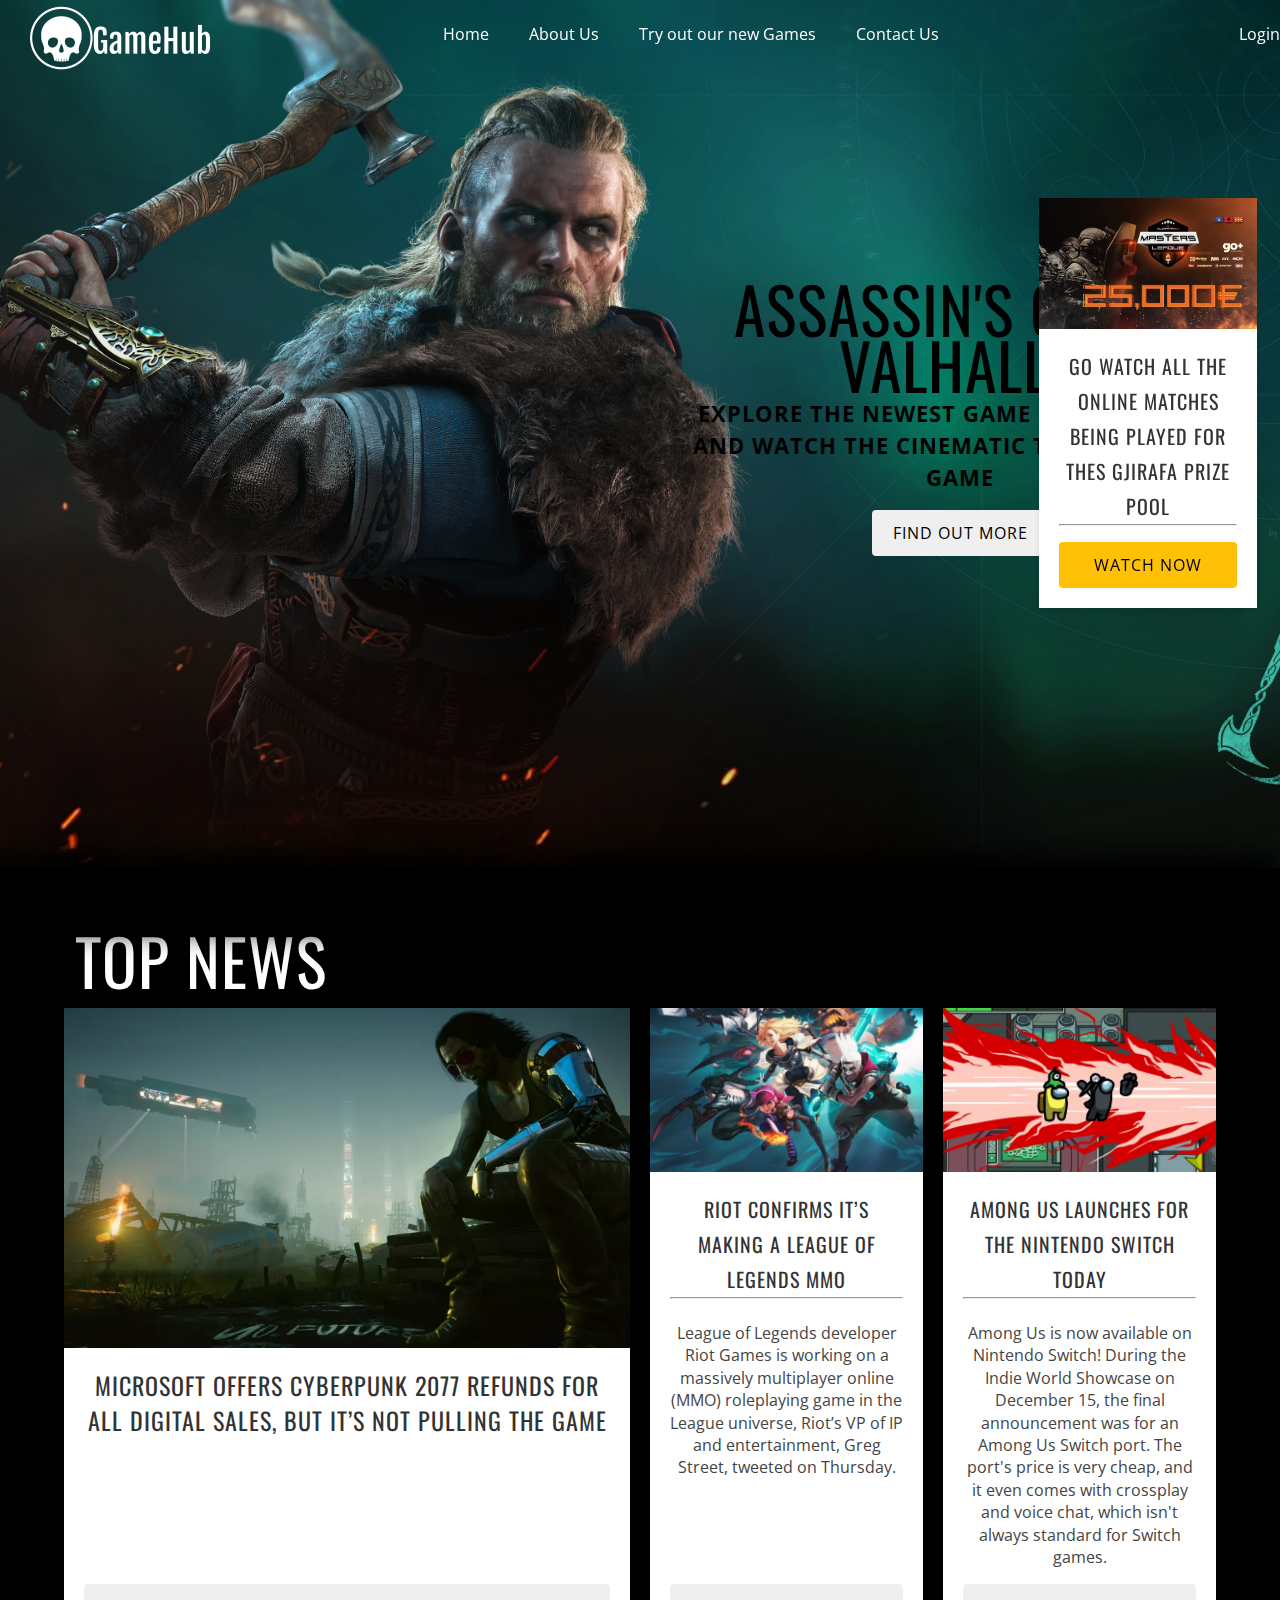
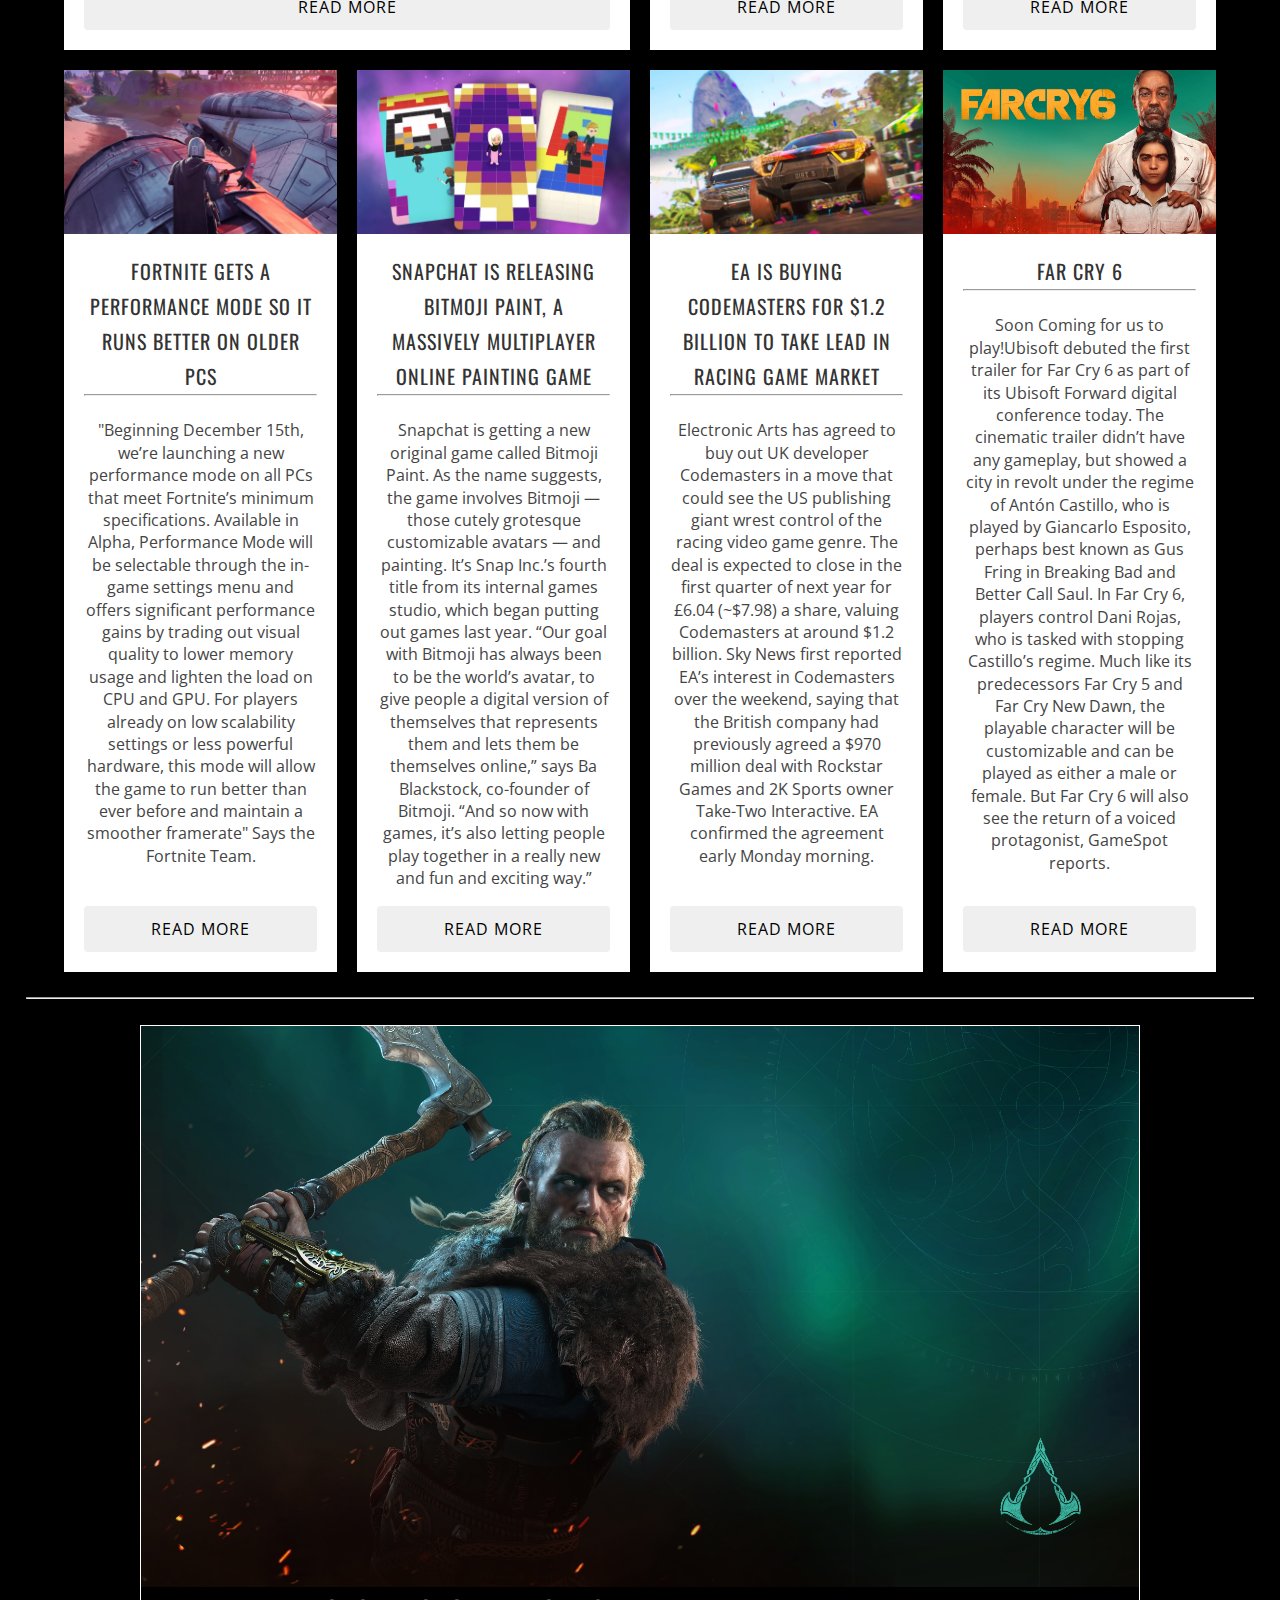
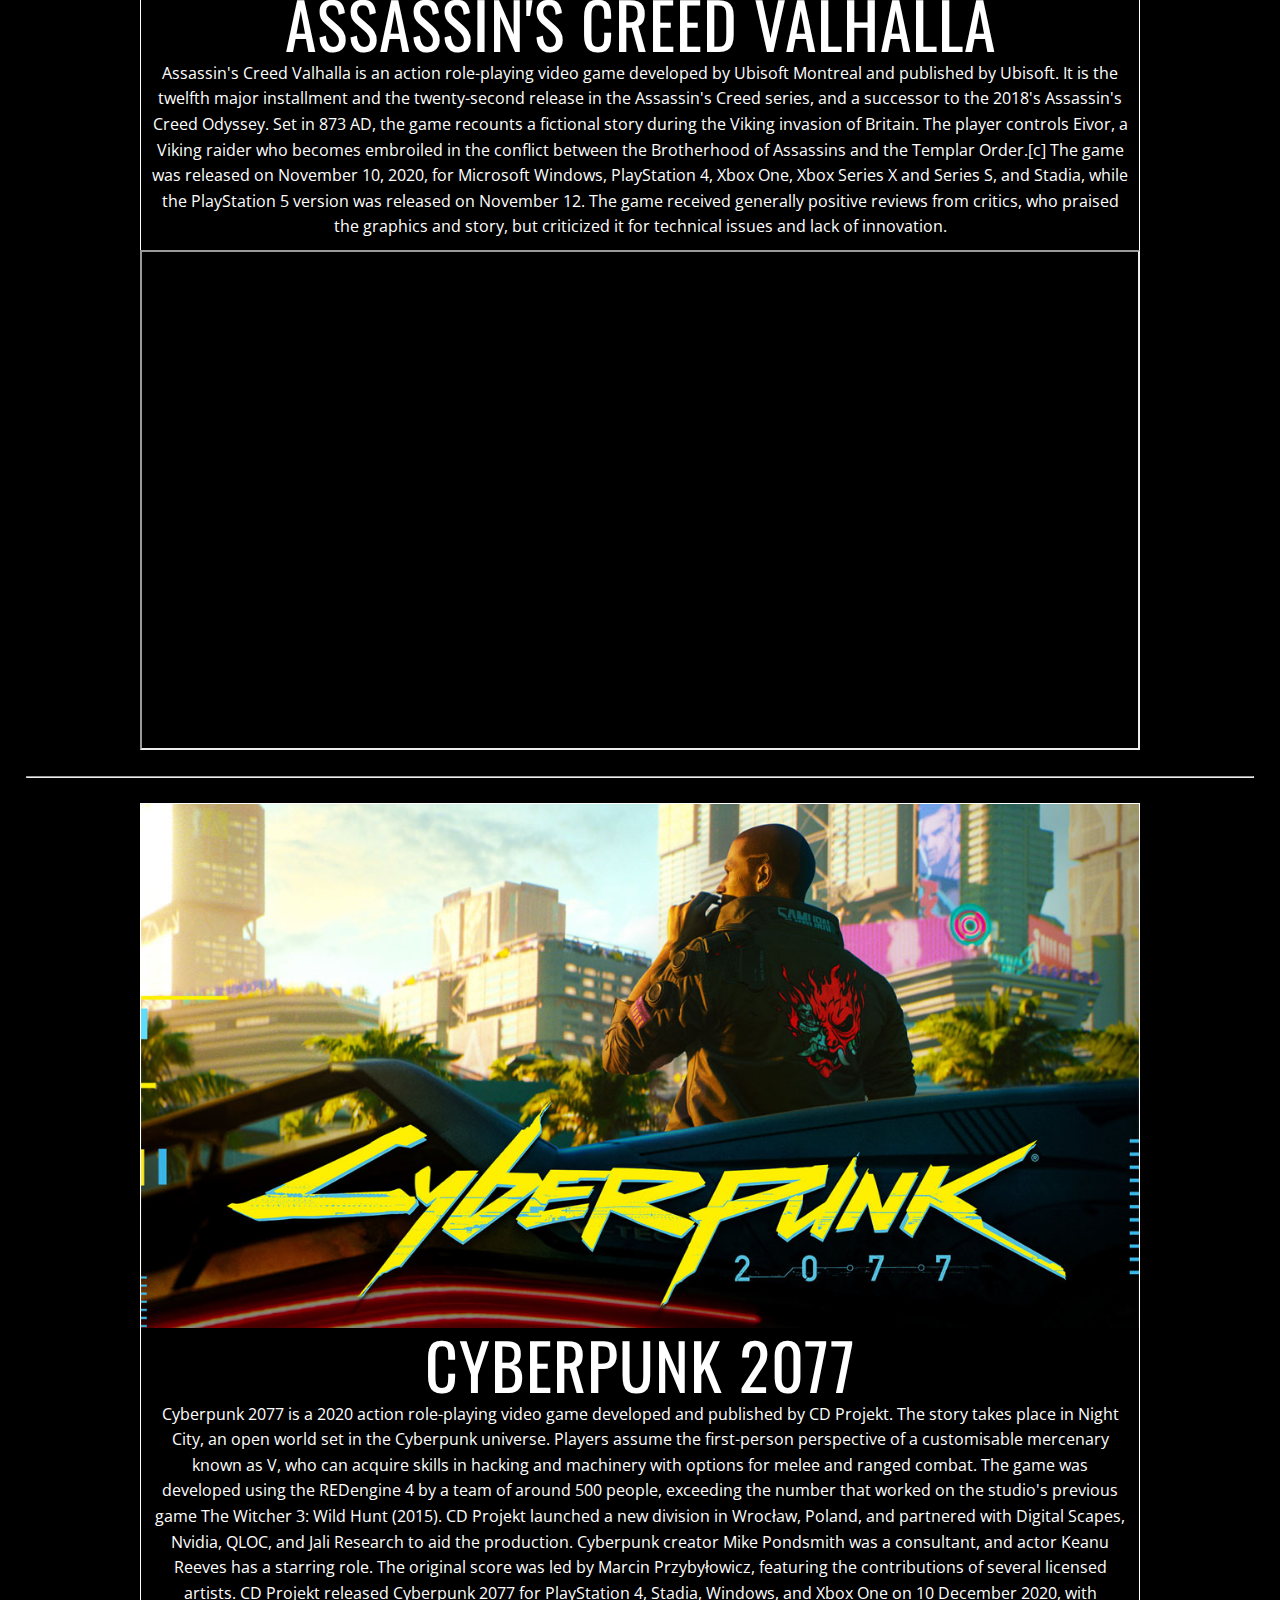
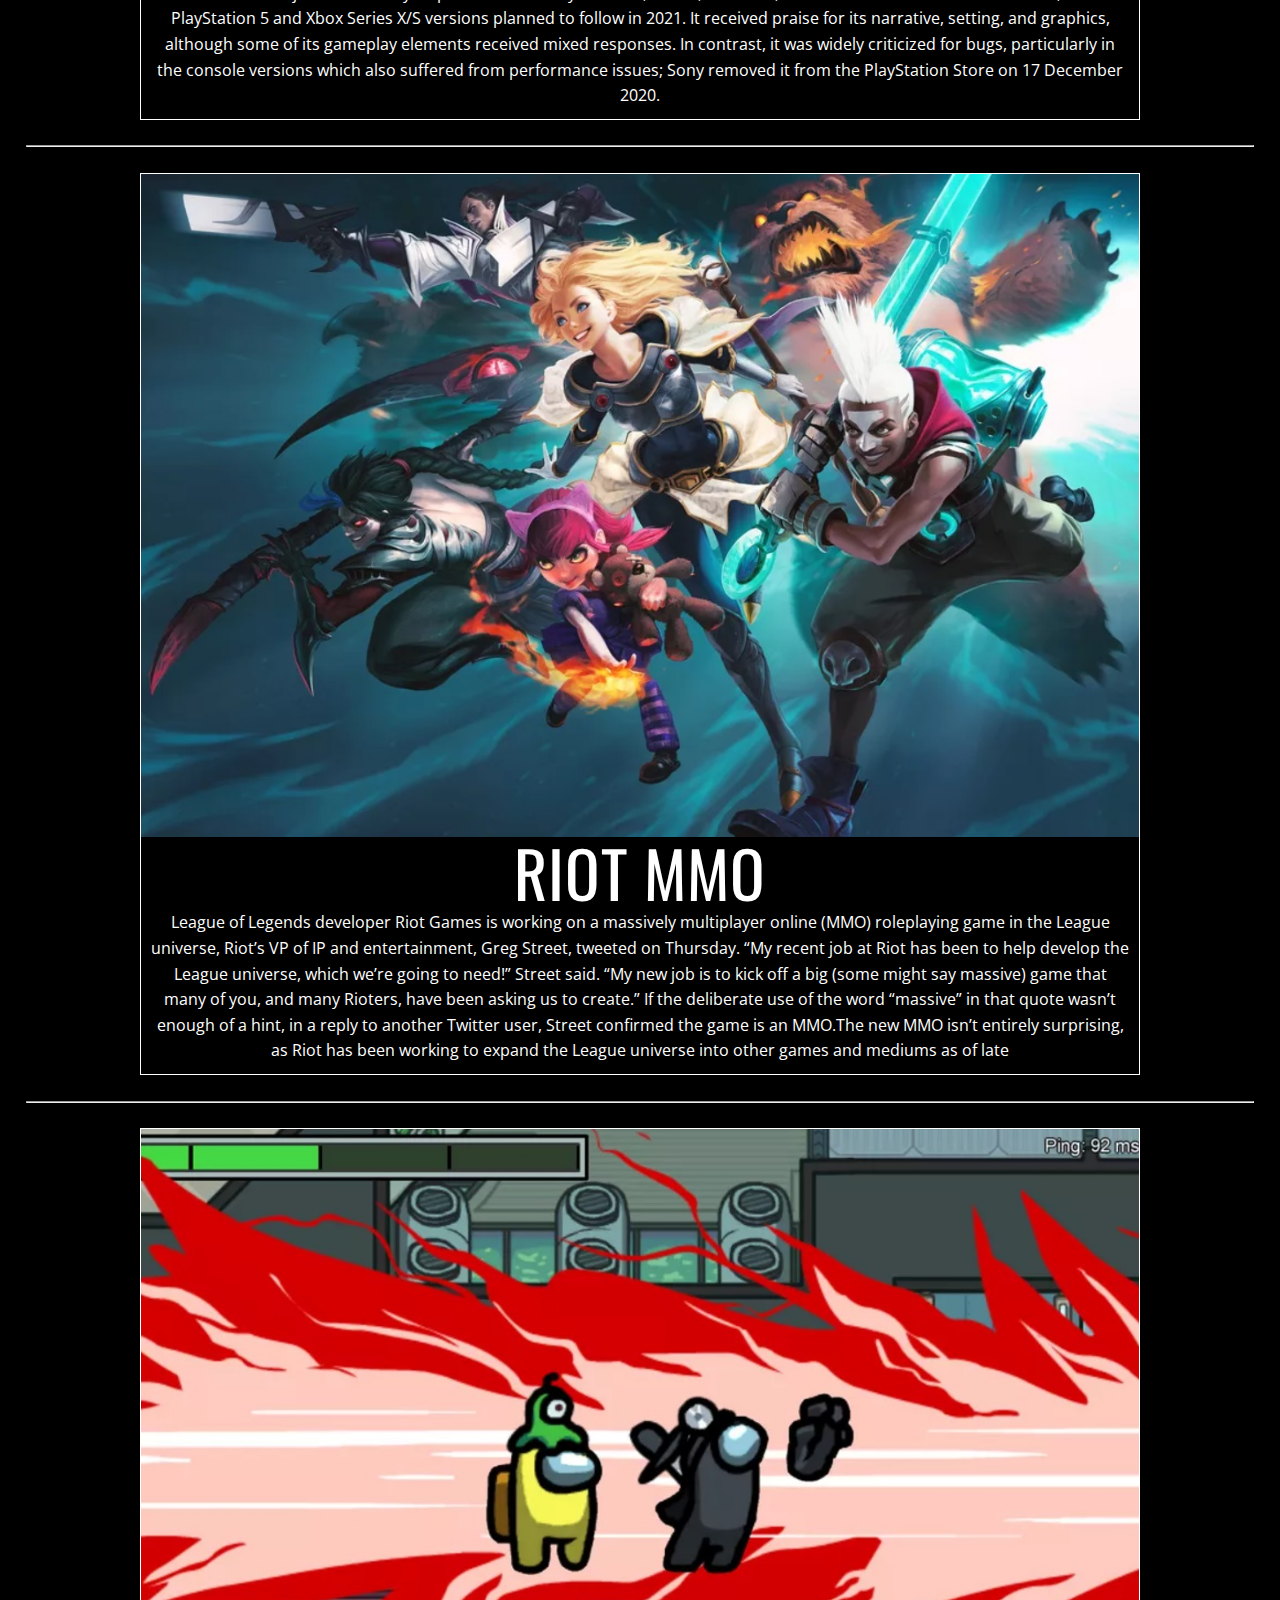
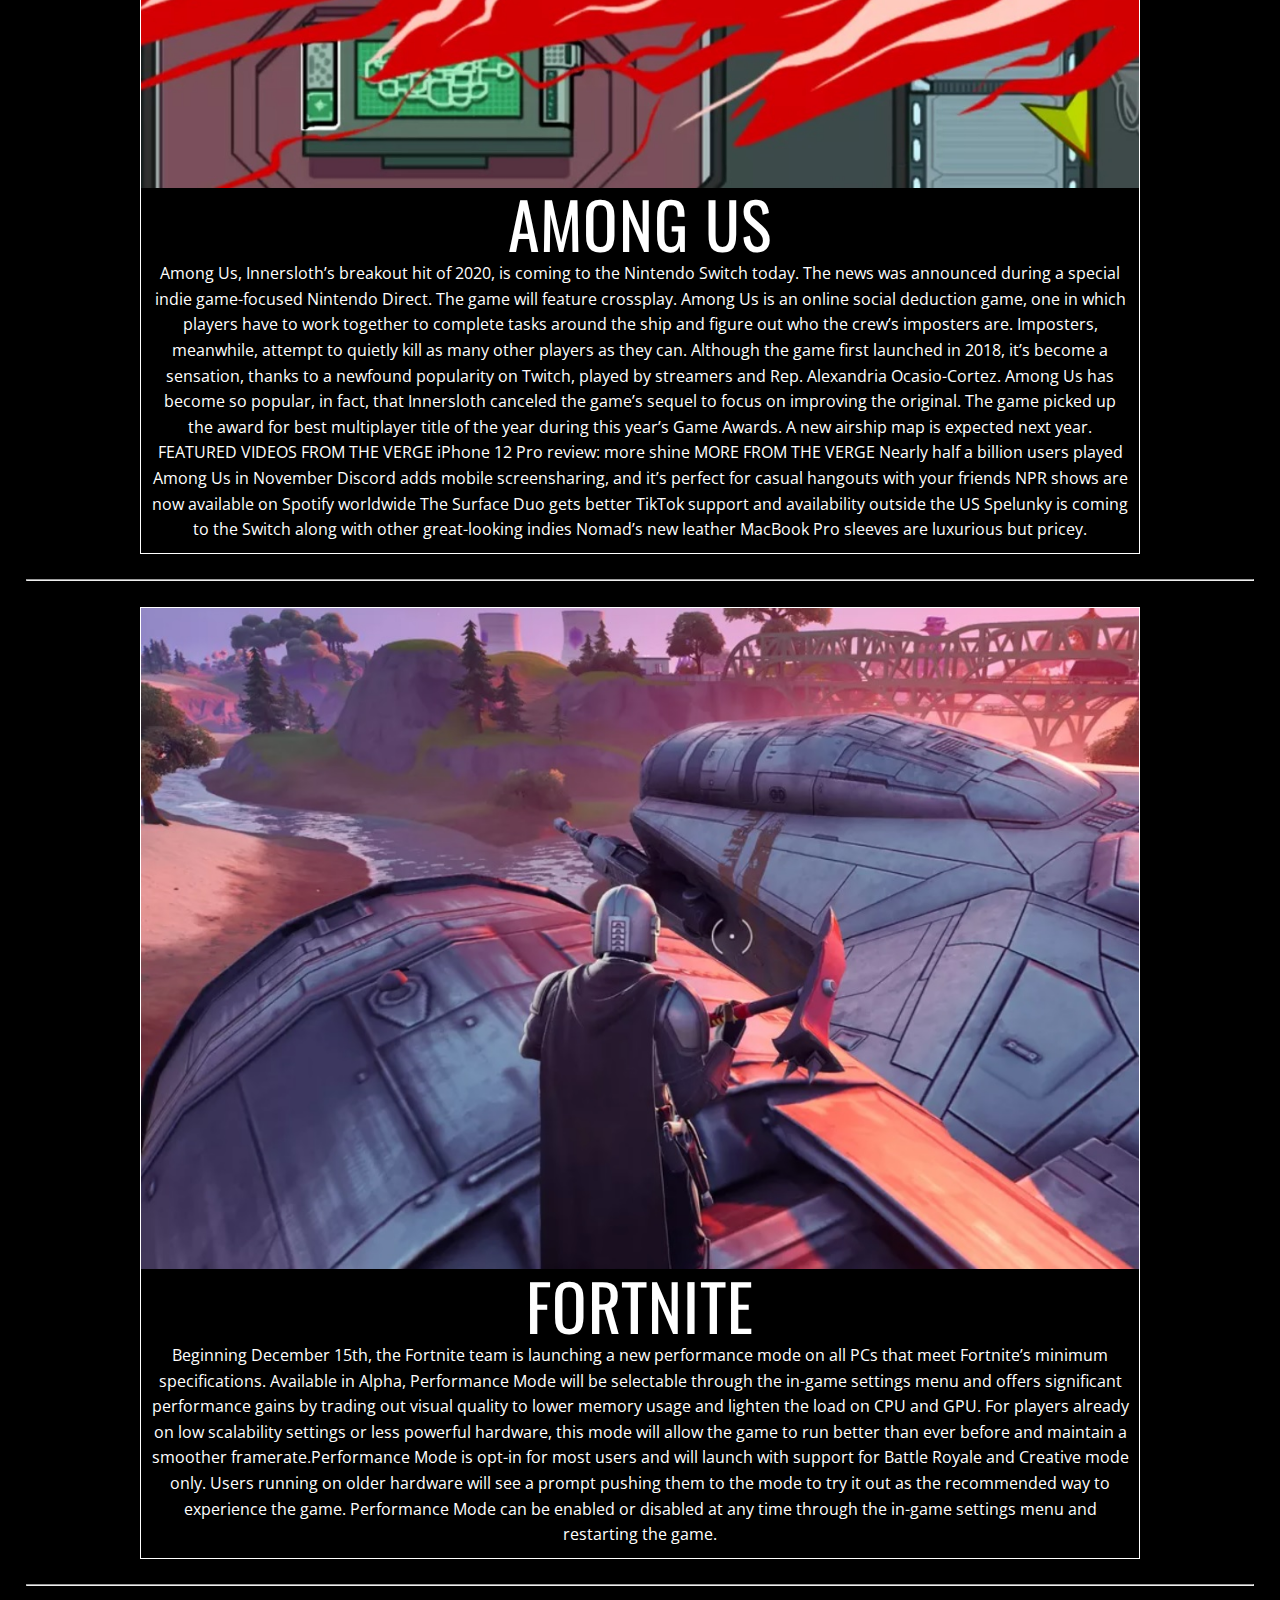
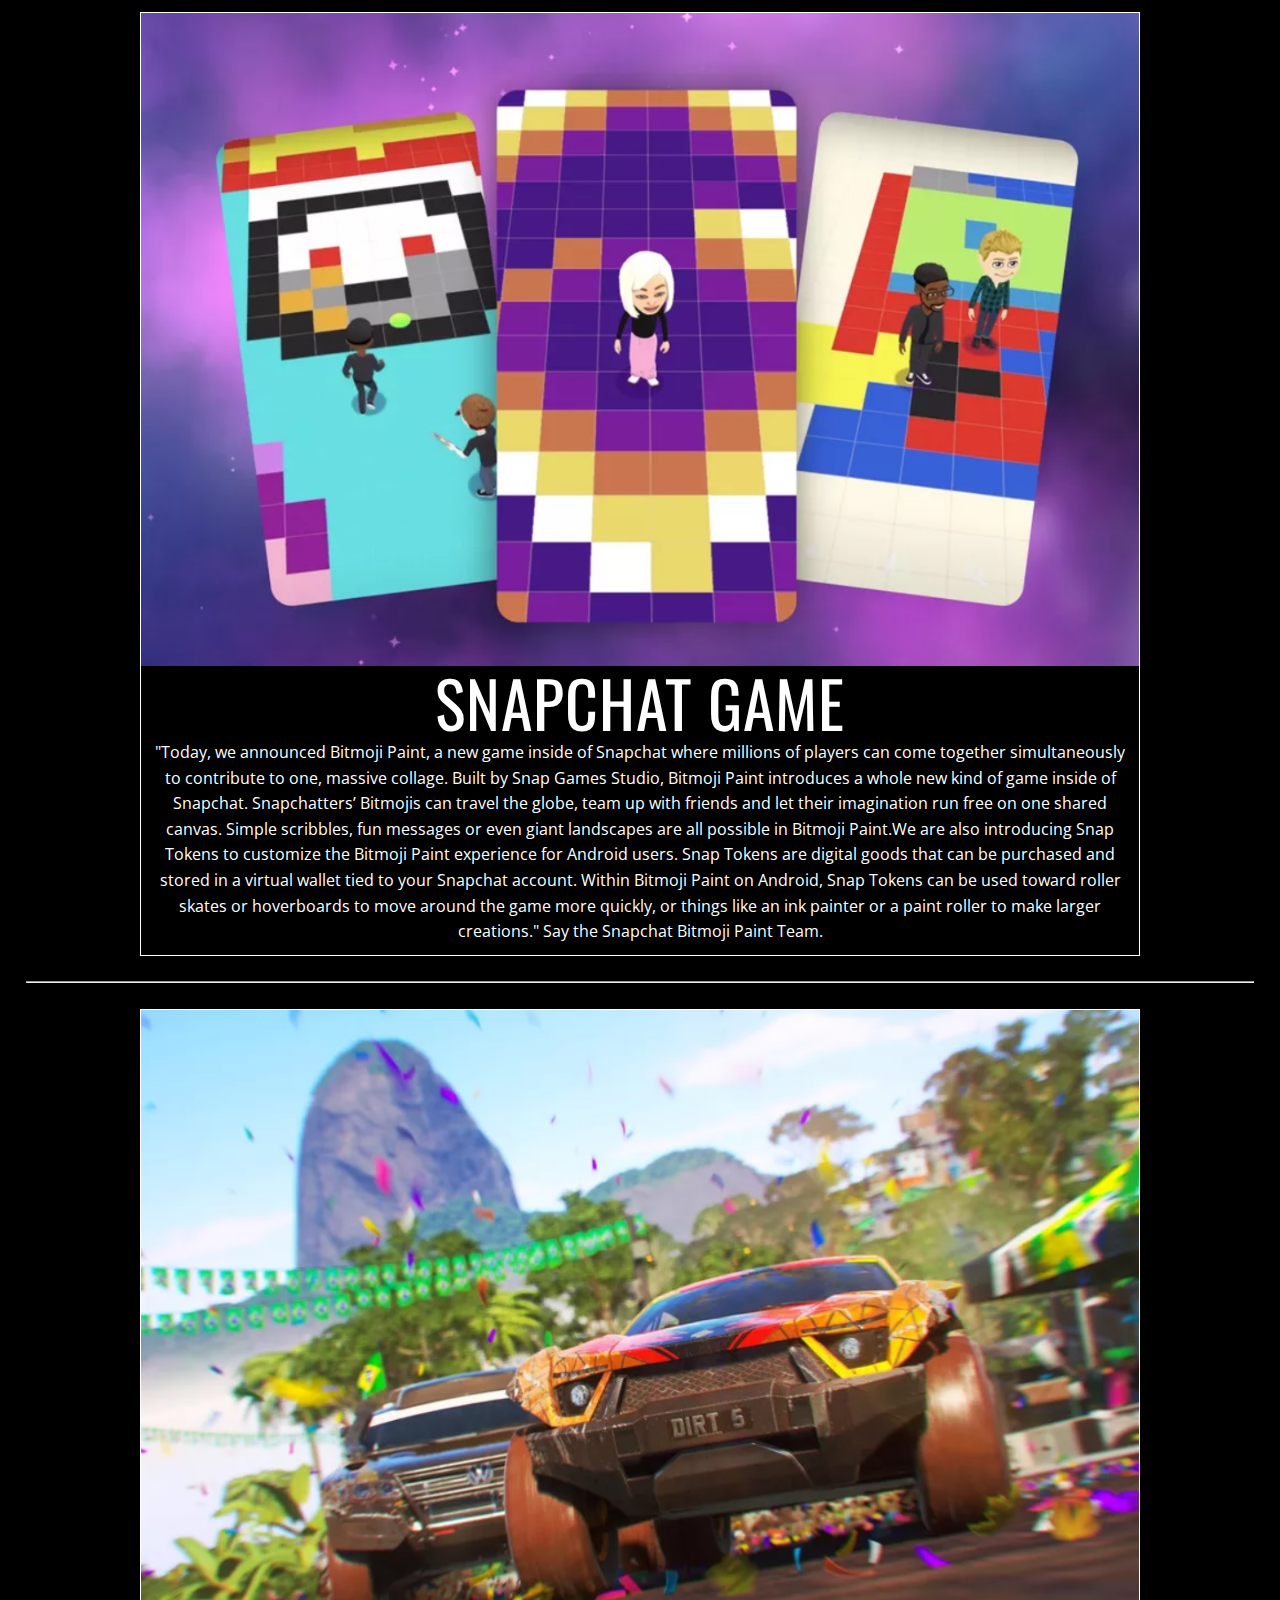
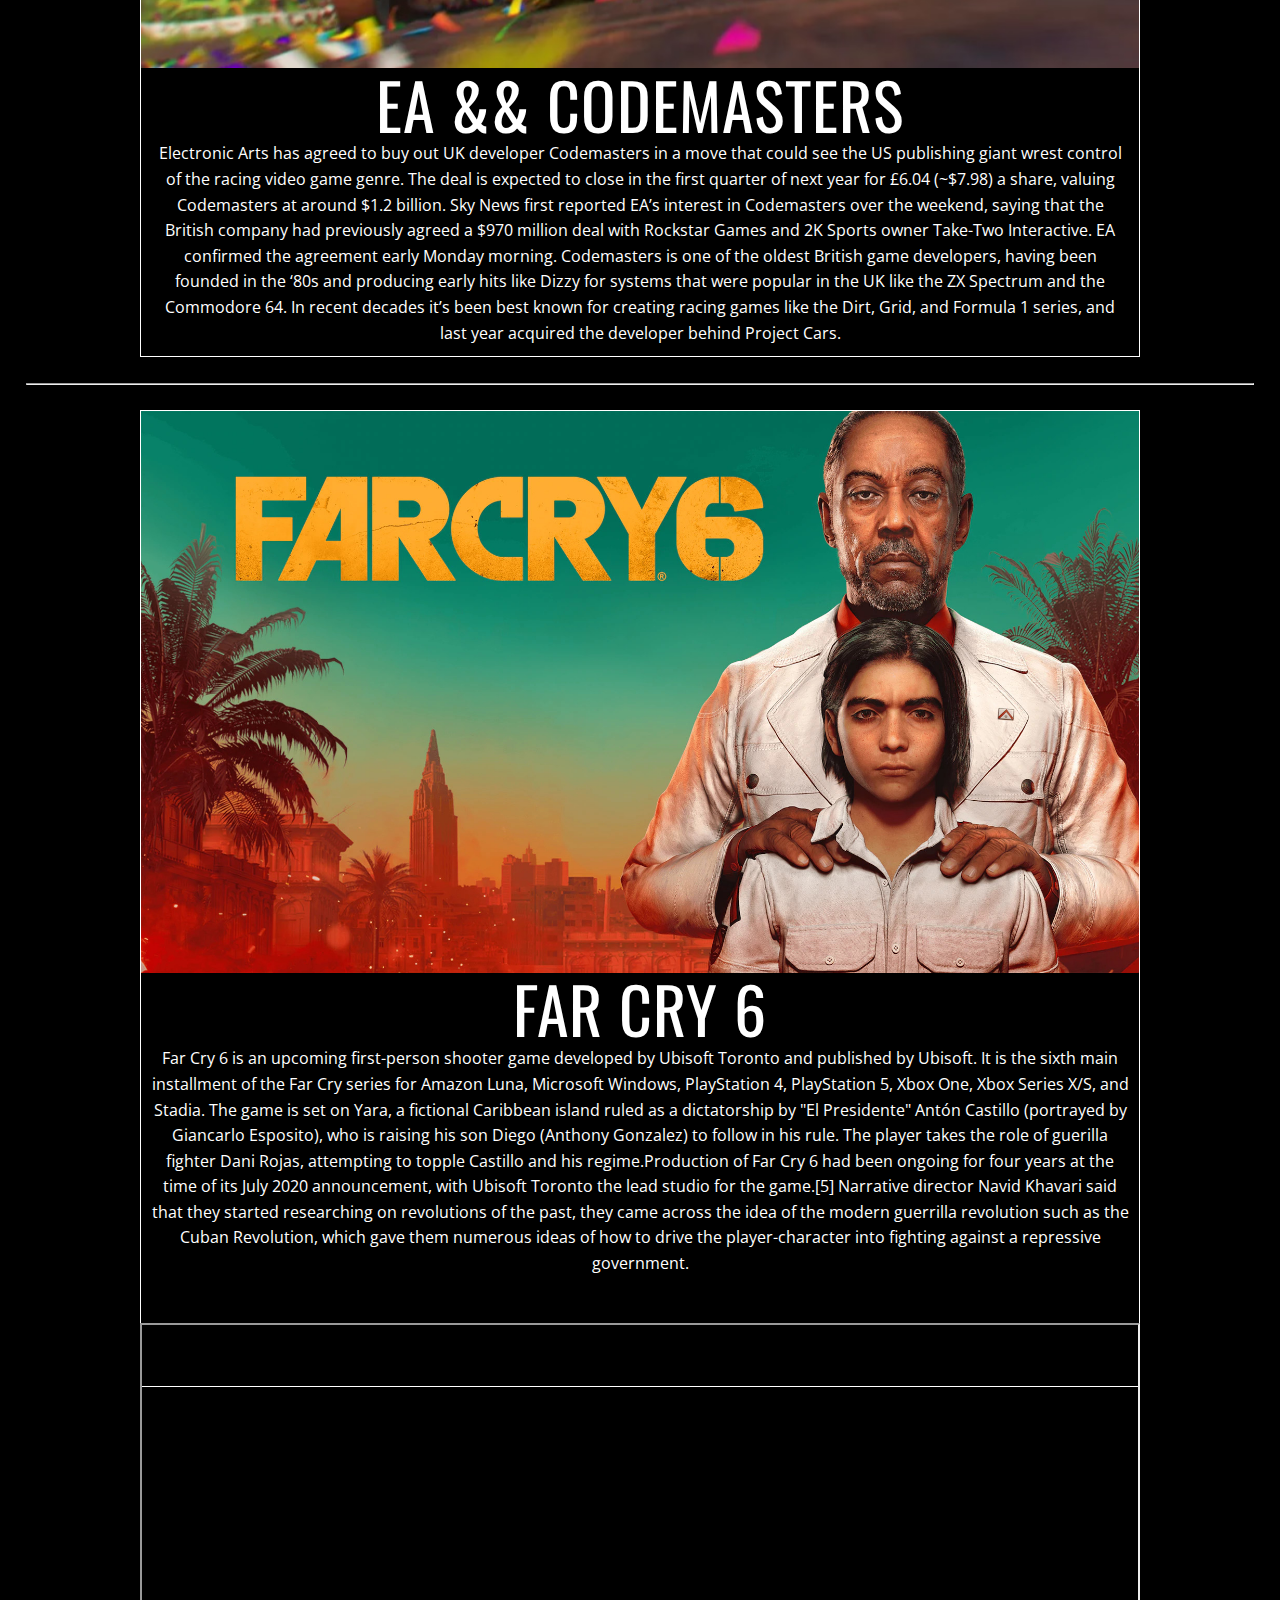
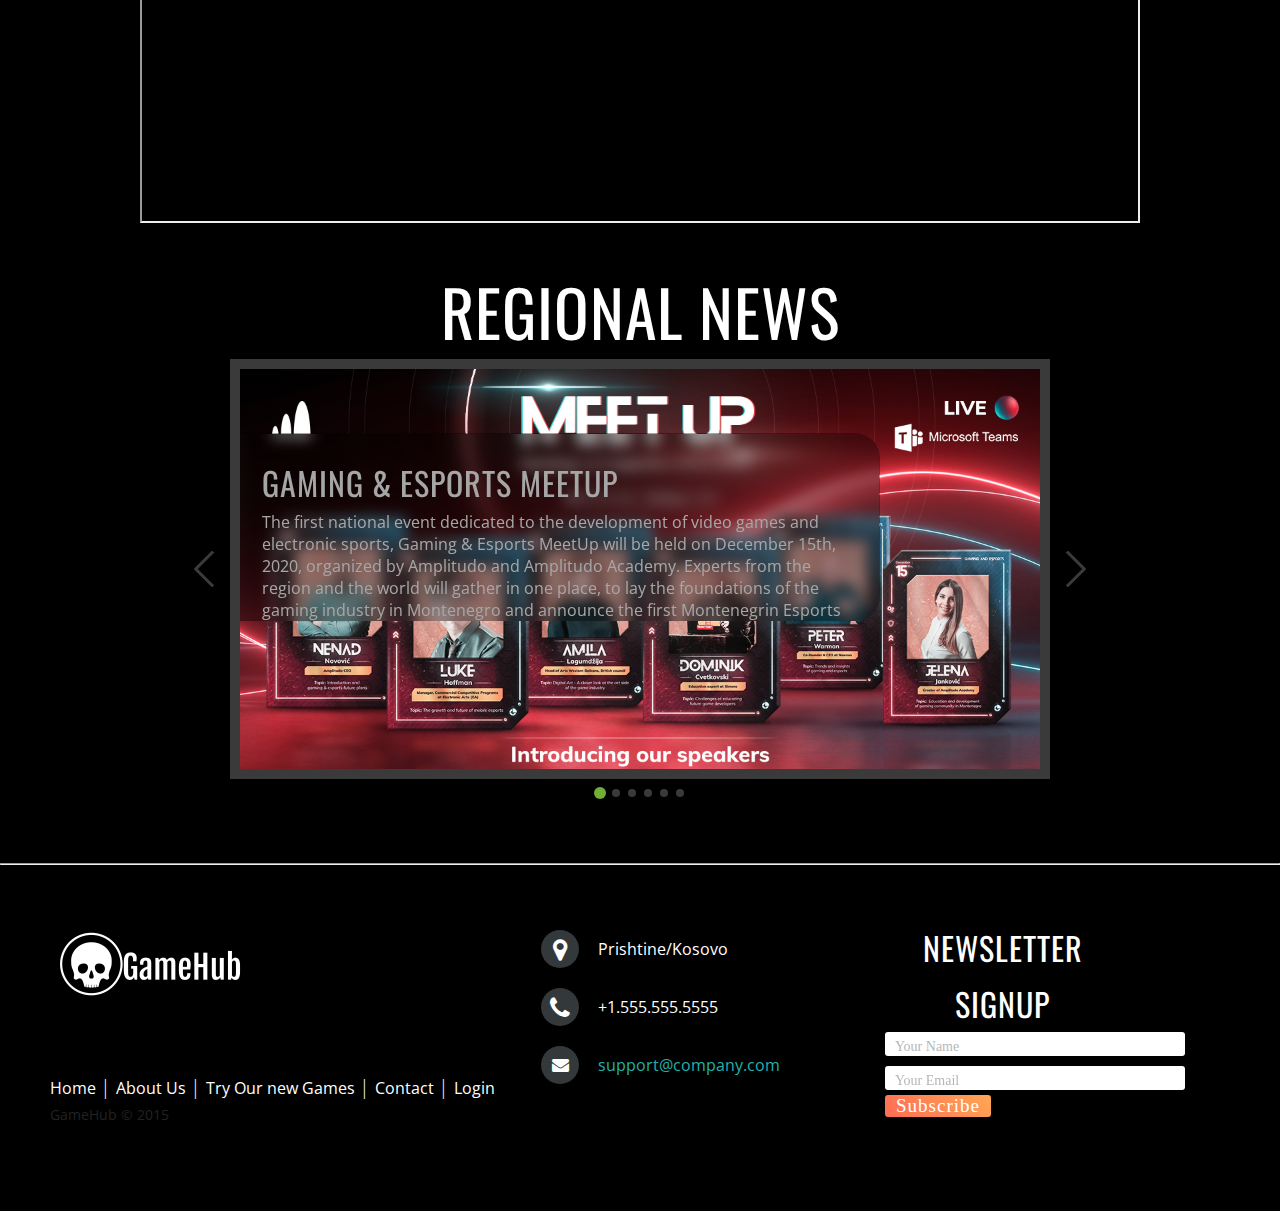
==== commit eb332991: "Pre Final Commit for Faze 1" ====
--- a/index.html
+++ b/index.html
@@ -1,5 +1,5 @@
 <!DOCTYPE html>
-<html id="">
+<html>
 
 <head>
     <!--<div style="background: url(Images/pubg-2020-games-pubg-mobile-tournament-3840x1920-688.jpg);">-->
@@ -7,10 +7,11 @@
     <link rel="stylesheet" href="styles/cards.css" />
     <link rel="stylesheet" href="styles/style.css" />
     <link rel="stylesheet" href="styles/slider.css" />
+    <link rel="stylesheet" href="styles/loading.css" />
     <link rel="stylesheet" href="https://stackpath.bootstrapcdn.com/font-awesome/4.7.0/css/font-awesome.min.css">
     <!-- Google Font -->
     <link rel="stylesheet" href="https://fonts.googleapis.com/css2?family=Nunito&display=swap">
-    <nav class="navbar" style="z-index: 1001;backdrop-filter: blur(3px);">
+    <nav class="navbar" style="z-index: 1001;backdrop-filter: blur(2px);">
         <span class="navbar-toggle" id="js-navbar-toggle">
             <i class="fa fa-bars"></i>
         </span>
@@ -37,12 +38,12 @@
             </div>
         </ul>
     </nav>
-    <div class="container">
+    <div class="TopContainer">
         <div class="item">
             <h1>Assassin's Creed Valhalla</h1>
             <h3 style="margin-top: 1%;">Explore the newest game from Ubisoft, <br>and watch the Cinematic Trailer of
                 this game</h3>
-            <button class="FindOutMore" id="TopFindOutMore" onclick="CheckScroll(1)">Find Out More</button>
+            <button class="FindOutMore" id="TopFindOutMore" onclick="CheckScroll('#ACV')">Find Out More</button>
         </div>
     </div>
 </head>
@@ -61,7 +62,8 @@
                 <article>
                     <h1>Microsoft offers Cyberpunk 2077 refunds for all digital sales, but it’s not pulling the game
                     </h1>
-                    <button type="button" class="FindOutMore" id="CB2077Btn" onclick="CheckScroll(2)">Read More</button>
+                    <button type="button" class="FindOutMore" id="CB2077Btn" onclick="CheckScroll('#CB2077')">Read
+                        More</button>
                 </article>
             </div>
         </div>
@@ -74,7 +76,7 @@
                     <p>League of Legends developer Riot Games is working on a massively multiplayer online (MMO)
                         roleplaying game in the League universe, Riot’s VP of IP and entertainment, Greg Street, tweeted
                         on Thursday.</p>
-                    <button class="FindOutMore" id="RiotBtn" onclick="CheckScroll(3)">Read More</button>
+                    <button class="FindOutMore" id="RiotBtn" onclick="CheckScroll('#Riot')">Read More</button>
                 </article>
             </div>
         </div>
@@ -87,7 +89,7 @@
                     <p>Among Us is now available on Nintendo Switch! During the Indie World Showcase on December 15, the
                         final announcement was for an Among Us Switch port. The port's price is very cheap, and it even
                         comes with crossplay and voice chat, which isn't always standard for Switch games.</p>
-                    <button class="FindOutMore" id="AmongUsBtn" onclick="CheckScroll(4)">Read More</button>
+                    <button class="FindOutMore" id="AmongUsBtn" onclick="CheckScroll('#AmongUs')">Read More</button>
                 </article>
             </div>
         </div>
@@ -103,7 +105,7 @@
                         lower memory usage and lighten the load on CPU and GPU. For players already on low scalability
                         settings or less powerful hardware, this mode will allow the game to run better than ever before
                         and maintain a smoother framerate" Says the Fortnite Team.</p>
-                    <button class="FindOutMore" id="FortniteBtn" onclick="CheckScroll(5)">Read More</button>
+                    <button class="FindOutMore" id="FortniteBtn" onclick="CheckScroll('#Fortnite')">Read More</button>
                 </article>
             </div>
         </div>
@@ -120,7 +122,7 @@
                         themselves that represents them and lets them be themselves online,” says Ba Blackstock,
                         co-founder of Bitmoji. “And so now with games, it’s also letting people play together in a
                         really new and fun and exciting way.”</p>
-                    <button class="FindOutMore" id="SnapBtn" onclick="CheckScroll(6)">Read More</button>
+                    <button class="FindOutMore" id="SnapBtn" onclick="CheckScroll('#Snap')">Read More</button>
                 </article>
             </div>
         </div>
@@ -138,7 +140,7 @@
                         Sky News first reported EA’s interest in Codemasters over the weekend, saying that the British
                         company had previously agreed a $970 million deal with Rockstar Games and 2K Sports owner
                         Take-Two Interactive. EA confirmed the agreement early Monday morning.</p>
-                    <button class="FindOutMore" id="EABtn" onclick="CheckScroll(7)">Read More</button>
+                    <button class="FindOutMore" id="EABtn" onclick="CheckScroll('#EA')">Read More</button>
                 </article>
             </div>
         </div>
@@ -156,7 +158,7 @@
                         like its predecessors Far Cry 5 and Far Cry New Dawn, the playable character will be
                         customizable and can be played as either a male or female. But Far Cry 6 will also see the
                         return of a voiced protagonist, GameSpot reports.</p>
-                    <button class="FindOutMore" id="FarCry6Btn" onclick="CheckScroll(8)">Read More</button>
+                    <button class="FindOutMore" id="FarCry6Btn" onclick="CheckScroll('#FarCry6')">Read More</button>
                 </article>
             </div>
         </div>
@@ -166,8 +168,7 @@
     <!--Assassin's Creed Valhalla-->
     <div>
         <div style="margin-top: 2%;margin-bottom: 5%;display: flex;justify-content:center">
-            <div
-                style="display: inline-block;border: 1px;border-bottom: 0;border-color: #fff;border-style: solid;max-width: 1000px;">
+            <div class="Post" style="display: inline-block;border: 1px;border-bottom: 0;border-color: #fff;border-style: solid;max-width: 1000px;">
                 <img src="Images/eivor-assassins-creed-valhalla-pc-games-playstation-4-3840x2160-1753.jpg"
                     style="max-width: 100%;">
                 <div style="display: inline;">
@@ -197,11 +198,11 @@
         </div>
         <!--#endregion-->
     </div>
+    <hr id="CB2077" style="color: #fff;margin: 0 auto;width: 96%;margin-top:2%">
     <!--CyberPunk 2077-->
-    <hr id="CB2077" style="color: #fff;margin: 0 auto;width: 96%;margin-top:2%">
     <div>
         <div style="margin-top: 2%;display: flex;justify-content:center">
-            <div style="display: inline-block;border: 1px;border-color: #fff;border-style: solid;max-width: 1000px;">
+            <div class="Post" style="display: inline-block;border: 1px;border-color: #fff;border-style: solid;max-width: 1000px;">
                 <img src="Images/PostImages/CyberPunkPostImg.jpg" style="max-width: 100%;">
                 <div style="display: inline;">
                     <div>
@@ -232,7 +233,7 @@
     <hr id="Riot" style="color: #fff;margin: 0 auto;width: 96%;margin-top:2%">
     <div>
         <div style="margin-top: 2%;display: flex;justify-content:center">
-            <div style="display: inline-block;border: 1px;border-color: #fff;border-style: solid;max-width: 1000px;">
+            <div class="Post" style="display: inline-block;border: 1px;border-color: #fff;border-style: solid;max-width: 1000px;">
                 <img src="Images/PostImages/Riot.jpg" style="max-width: 100%;">
                 <div style="display: inline;">
                     <div>
@@ -257,7 +258,7 @@
     <hr id="AmongUs" style="color: #fff;margin: 0 auto;width: 96%;margin-top:2%">
     <div>
         <div style="margin-top: 2%;display: flex;justify-content:center">
-            <div style="display: inline-block;border: 1px;border-color: #fff;border-style: solid;max-width: 1000px;">
+            <div class="Post" style="display: inline-block;border: 1px;border-color: #fff;border-style: solid;max-width: 1000px;">
                 <img src="Images/PostImages/Among-us.jpg" style="max-width: 100%;">
                 <div style="display: inline;">
                     <div>
@@ -293,7 +294,7 @@
     <hr id="Fortnite" style="color: #fff;margin: 0 auto;width: 96%;margin-top:2%">
     <div>
         <div style="margin-top: 2%;display: flex;justify-content:center">
-            <div style="display: inline-block;border: 1px;border-color: #fff;border-style: solid;max-width: 1000px;">
+            <div class="Post" style="display: inline-block;border: 1px;border-color: #fff;border-style: solid;max-width: 1000px;">
                 <img src="Images/PostImages/Fortnite.jpg" style="max-width: 100%;">
                 <div style="display: inline;">
                     <div>
@@ -319,7 +320,7 @@
     <hr id="Snap" style="color: #fff;margin: 0 auto;width: 96%;margin-top:2%">
     <div>
         <div style="margin-top: 2%;display: flex;justify-content:center">
-            <div style="display: inline-block;border: 1px;border-color: #fff;border-style: solid;max-width: 1000px;">
+            <div class="Post" style="display: inline-block;border: 1px;border-color: #fff;border-style: solid;max-width: 1000px;">
                 <img src="Images/PostImages/Snapchat.jpg" style="max-width: 100%;">
                 <div style="display: inline;">
                     <div>
@@ -345,7 +346,7 @@
     <hr id="EA" style="color: #fff;margin: 0 auto;width: 96%;margin-top:2%">
     <div>
         <div style="margin-top: 2%;display: flex;justify-content:center">
-            <div style="display: inline-block;border: 1px;border-color: #fff;border-style: solid;max-width: 1000px;">
+            <div class="Post" style="display: inline-block;border: 1px;border-color: #fff;border-style: solid;max-width: 1000px;">
                 <img src="Images/PostImages/Codemasters.jpg" style="max-width: 100%;">
                 <div style="display: inline;">
                     <div>
@@ -374,7 +375,7 @@
     <hr id="FarCry6" style="color: #fff;margin: 0 auto;width: 96%;margin-top:2%">
     <div>
         <div style="margin-top: 2%;display: flex;justify-content:center">
-            <div style="display: inline-block;border: 1px;border-color: #fff;border-style: solid;max-width: 1000px;">
+            <div class="Post" style="display: inline-block;border: 1px;border-color: #fff;border-style: solid;max-width: 1000px;">
                 <img src="Images/PostImages/FarCry6.jpg" style="max-width: 100%;">
                 <div style="display: inline;">
                     <div>
@@ -404,166 +405,198 @@
                 src="Images/Media/Far Cry 6 - Official Reveal Trailer _ Ubisoft Forward.mp4"></iframe>
         </div>
     </div>
-<!--#region Slider-->
-<h1 style="padding-top: 60px;">Regional News</h1>
-<div class="csslider infinity" id="slider1">
-  <input type="radio" name="slides" checked="checked" id="slides_1"/>
-  <input type="radio" name="slides" id="slides_2"/>
-  <input type="radio" name="slides" id="slides_3"/>
-  <input type="radio" name="slides" id="slides_4"/>
-  <input type="radio" name="slides" id="slides_5"/>
-  <input type="radio" name="slides" id="slides_6"/>
-  <ul>
-    <li>
-      <div class="bg" id="bg" style="color: #fff;height: 47%;">
+    <!--#region Slider-->
+    <h1 style="padding-top: 60px;">Regional News</h1>
+    <div class="csslider infinity" id="slider1">
+        <input type="radio" name="slides" checked="checked" id="slides_1" />
+        <input type="radio" name="slides" id="slides_2" />
+        <input type="radio" name="slides" id="slides_3" />
+        <input type="radio" name="slides" id="slides_4" />
+        <input type="radio" name="slides" id="slides_5" />
+        <input type="radio" name="slides" id="slides_6" />
+        <ul>
+            <li>
+                <div class="bg" id="bg" style="color: #fff;height: 47%;">
+                    <div>
+                        <h1 style="text-align: unset !important;font-size: 2rem;">Gaming & Esports MeetUp</h1>
+                        <p>The first national event dedicated to the development of video games and electronic sports,
+                            Gaming & Esports MeetUp will be held on December 15th, 2020, organized by Amplitudo and
+                            Amplitudo Academy. Experts from the region and the world will gather in one place, to lay
+                            the foundations of the gaming industry in Montenegro and announce the first Montenegrin
+                            Esports event, MontEsports, whose organization is planned for the second half of 2021.</p>
+                    </div>
+                </div>
+            </li>
+            <li>
+                <div class="bg" id="bg" style="color: #fff;height: 31%;">
+                    <div>
+                        <h1 style="text-align: unset !important;font-size: 2rem;">Balkan Entertainment and Gaming Expo
+                        </h1>
+                        <p>Balkan Entertainment and Gaming Expo is one of the most significant gaming events in
+                            Europe,that also happened this year.</p>
+                    </div>
+                </div>
+            </li>
+            <li>
+                <div class="bg" id="bg" style="color: #fff;height: 31%;">
+                    <div>
+                        <h1 style="text-align: unset !important;font-size: 2rem;">Global Game Jam</h1>
+                        <p>This hackathon is organized by Girls Coding Kosova organization which has the mission of
+                            empowering and encouraging young girls and women in the field of technology.</p>
+                    </div>
+                </div>
+            </li>
+            <li>
+                <div class="bg" id="bg" style="color: #fff;height: 27%;">
+                    <div>
+                        <h1 style="text-align: unset !important;font-size: 2rem;">Games' festival,London</h1>
+                        <p>A festival where Gamers from all over the world join and share talents, interests,games etc.
+                        </p>
+                    </div>
+                </div>
+            </li>
+            <li>
+                <div class="bg" id="bg" style="color: #fff;">
+                    <div>
+                        <h1 style="text-align: unset !important;font-size: 2rem;">Reboot Develop Blue 2020</h1>
+                        <p>COmpetitive Game Festival for all kinds of games and gamers.</p>
+                    </div>
+                </div>
+            </li>
+            <li>
+                <div class="bg" id="bg" style="color: #fff;height: 30%;">
+                    <div>
+                        <h1 style="text-align: unset !important;font-size: 2rem;">Gjirafa Masters League</h1>
+                        <p>A gaming evenet with a Prize Pool of over 25,000$ will be taking place in Kosovo hosted by
+                            Gjirafa and played by Regional Teams.</p>
+                    </div>
+                </div>
+            </li>
+        </ul>
+        <div class="arrows">
+            <label for="slides_1"></label>
+            <label for="slides_2"></label>
+            <label for="slides_3"></label>
+            <label for="slides_4"></label>
+            <label for="slides_5"></label>
+            <label for="slides_6"></label>
+            <label class="goto-first" for="slides_1"></label>
+            <label class="goto-last" for="slides_6"></label>
+        </div>
+        <div class="navigation">
+            <div>
+                <label for="slides_1"></label>
+                <label for="slides_2"></label>
+                <label for="slides_3"></label>
+                <label for="slides_4"></label>
+                <label for="slides_5"></label>
+                <label for="slides_6"></label>
+            </div>
+        </div>
+    </div>
+    <!--#endregion-->
+</body>
+
+</html>
+<div class="item-4side" style="position: fixed;top: 22%;right: 1.8%;width: 17%;">
+    <div href="" class="card">
+        <div class="thumb" style="background-image: url(Images/PostImages/GjirafaPrizePool.jpg);"></div>
+        <article>
+            <h1>Go watch all the online matches being played for thes Gjirafa Prize Pool</h1>
+            <hr>
+            <button class="FindOutMore" style="background-color: #ffc107;"><a href="https://video.gjirafa.com/mastersleague" style="text-decoration: none;color: #000;">Watch Now</a></button>
+        </article>
+    </div>
+</div>
+<!-- Site footer -->
+<link rel="stylesheet" href="styles/footer.css">
+<hr style="color:#fff;margin-top: 5%">
+<footer class="footer-distributed">
+    <div class="footer-left">
+        <img src="Images/MainLogo.png" style="margin-top: -12% !important;">
+        <p class="footer-links">
+            <a href="../index.html" class="link-1">Home</a>
+            <a href="pages/about.html">About Us</a>
+            <a href="pages/games.html">Try Our new Games</a>
+            <a href="pages/contact.html">Contact</a>
+            <a href="#">Login</a>
+        </p>
+        <p class="footer-company-name">GameHub © 2015</p>
+    </div>
+    <div class="footer-center">
         <div>
-          <h1 style="text-align: unset !important;font-size: 2rem;">Gaming & Esports MeetUp</h1>
-          <p>The first national event dedicated to the development of video games and electronic sports, Gaming & Esports MeetUp will be held on December 15th, 2020, organized by Amplitudo and Amplitudo Academy. Experts from the region and the world will gather in one place, to lay the foundations of the gaming industry in Montenegro and announce the first Montenegrin Esports event, MontEsports, whose organization is planned for the second half of 2021.</p>
-        </div>
-      </div>
-    </li>
-    <li>
-      <div class="bg" id="bg" style="color: #fff;height: 31%;">
+            <i class="fa fa-map-marker"></i>
+            <p>Prishtine/Kosovo</p>
+        </div>
         <div>
-          <h1 style="text-align: unset !important;font-size: 2rem;">Balkan Entertainment and Gaming Expo </h1>
-          <p>Balkan Entertainment and Gaming Expo is one of the most significant gaming events in Europe,that also happened this year.</p>
-        </div>
-      </div>
-    </li>
-    <li>
-      <div class="bg" id="bg" style="color: #fff;height: 31%;">
+            <i class="fa fa-phone"></i>
+            <p>+1.555.555.5555</p>
+        </div>
         <div>
-          <h1 style="text-align: unset !important;font-size: 2rem;">Global Game Jam</h1>
-          <p>This hackathon is organized by Girls Coding Kosova organization which has the mission of empowering and encouraging young girls and women in the field of technology.</p>
-        </div>
-      </div>
-    </li>
-    <li>
-      <div class="bg" id="bg" style="color: #fff;height: 27%;">
-        <div>
-          <h1 style="text-align: unset !important;font-size: 2rem;">Games' festival,London</h1>
-          <p>A festival where Gamers from all over the world join and share talents, interests,games etc.</p>
-        </div>
-      </div>
-    </li>
-    <li>
-      <div class="bg" id="bg" style="color: #fff;">
-        <div>
-          <h1 style="text-align: unset !important;font-size: 2rem;">Reboot Develop Blue 2020</h1>
-          <p>COmpetitive Game Festival for all kinds of games and gamers.</p>
-        </div>
-      </div>
-    </li>
-    <li>
-      <div class="bg" id="bg" style="color: #fff;height: 30%;">
-        <div>
-          <h1 style="text-align: unset !important;font-size: 2rem;">Gjirafa Masters League</h1>
-          <p>A gaming evenet with aPrize Pool of over 10000$ will be taking place in Kosovo hosted by Gjirafa and played by Regional Teams.</p>
-        </div>
-      </div>
-    </li>
-  </ul>
-  <div class="arrows">
-    <label for="slides_1"></label>
-    <label for="slides_2"></label>
-    <label for="slides_3"></label>
-    <label for="slides_4"></label>
-    <label for="slides_5"></label>
-    <label for="slides_6"></label>
-    <label class="goto-first" for="slides_1"></label>
-    <label class="goto-last" for="slides_6"></label>
-  </div>
-  <div class="navigation"> 
-    <div>
-      <label for="slides_1"></label>
-      <label for="slides_2"></label>
-      <label for="slides_3"></label>
-      <label for="slides_4"></label>
-      <label for="slides_5"></label>
-      <label for="slides_6"></label>
-    </div>
-  </div>
-
-<!--#endregion-->
-</body>
-<footer>
-    <div id="wrap">
-        <div></div>
-        <article class="section" id="lightings">
-            <section class="section" id="one">
-                <section class="section" id="two">
-                    <section class="section" id="three">
-                        <section class="section" id="four">
-                            <section class="section" id="five">
-                            </section>
+            <i class="fa fa-envelope"></i>
+            <p><a href="mailto:support@company.com">support@company.com</a></p>
+        </div>
+    </div>
+    <div class="footer-right">
+        <form>
+            <h1 style="font-size: 2rem;float:left">Newsletter Signup</h1>
+            <div class="info">
+              <input type="text" placeholder="Your Name">
+              <input type="email" placeholder="Your Email">
+            </div>
+            <input type="submit" value="Subscribe">
+          </form>
+    </div>
+
+</footer>
+<article id="wrap">
+    <article id="lightings">
+        <section id="one">
+            <section id="two">
+                <section id="three">
+                    <section id="four">
+                        <section id="five">
+
                         </section>
                     </section>
                 </section>
             </section>
-        </article>
-    </div>
-</footer>
-
-
-</html>
+        </section>
+    </article>
+</article>
+<div class="loading" style="opacity:0.95;background-size:150px 150px">
+    <h3 style="position: absolute;top: 50%;left: 50%;transform: translate(-50%, 300%);">
+        The Request is being Processed!
+    </h3>
+</div>
 <script src="scripts/jquery-3.5.1.js"></script>
 <script src="scripts/main.js"></script>
 <script>
+    $(document).ready(function () {
+        setTimeout(function(){
+            $(".loading").fadeIn();
+            $(".loading").fadeOut();
+        },100)
+    });
     $(document).scroll(function () {
         var test = document.scrollTop;
         var b = window.scrollY;
         if (window.scrollY > 700) {
+            $(".item-4side").fadeIn();
             $(".navbar").css("transition", "1s");
             $(".navbar").css("background", "#000");
         }
         if (window.scrollY < 700) {
+            $(".item-4side").fadeOut();
             $(".navbar").css("transition", "1s");
             $(".navbar").css("background", "transparent");
         }
     })
+
     function CheckScroll(data) {
-        console.log("success");
-        if (data == 1) {
-            $('html, body').animate({
-                scrollTop: $("#ACV").offset().top
-            }, 2000);
-        }
-        else if (data == 2) {
-            $('html, body').animate({
-                scrollTop: $("#CB2077").offset().top
-            }, 2000);
-            console.log(1);
-        }
-        else if (data == 3) {
-            $('html, body').animate({
-                scrollTop: $("#Riot").offset().top
-            }, 2000);
-        }
-        else if (data == 4) {
-            $('html, body').animate({
-                scrollTop: $("#AmongUs").offset().top
-            }, 2000);
-        }
-        else if (data == 5) {
-            $('html, body').animate({
-                scrollTop: $("#Fortnite").offset().top
-            }, 2000);
-        }
-        else if (data == 6) {
-            $('html, body').animate({
-                scrollTop: $("#Snap").offset().top
-            }, 2000);
-        }
-        else if (data == 7) {
-            $('html, body').animate({
-                scrollTop: $("#EA").offset().top
-            }, 2000);
-        }
-        else if (data == 8) {
-            $('html, body').animate({
-                scrollTop: $("#FarCry6").offset().top
-            }, 2000);
-        }
+        $('html,body').animate({
+            scrollTop: $(data).offset().top
+        }, 1800);
     }
 </script>
 <style>
@@ -600,7 +633,7 @@
         letter-spacing: 1px;
     }
 
-    .container {
+    .TopContainer {
         margin: -2.5% auto;
         width: 100%;
         height: 100vh;
--- a/styles/style.css
+++ b/styles/style.css
@@ -536,10 +536,9 @@
 #wrap
 {
 	width: 100%;
-	height: 100%;
+	height: 0%;
 	position: relative;
 	margin: 0 auto 0 auto;
-	overflow: hidden;
 }
 
 #lightings
@@ -759,4 +758,10 @@
 }
 
 to { box-shadow: 0 0 100px 15px #F4F6AD; }
+}
+
+@media(min-width : 400px){
+  .Post{
+    width: 96%;
+  }
 }--- a/styles/slider.css
+++ b/styles/slider.css
@@ -236,15 +236,7 @@
   
   html,
   body {
-    height: 100%;
-    overflow-x: hidden;
     text-align: center;
-    font: 400 100% 'Raleway', 'Lato';
-    background-color: #282828;
-    color: #CCC;
-  }
-  body {
-    padding-bottom: 60px;
   }
   h1 {
     font-weight: 700;
--- a/styles/loading.css
+++ b/styles/loading.css
@@ -0,0 +1,24 @@
+.loading {
+    display: none;
+    position: fixed;
+    top: 0;
+    left: 0;
+    z-index: 9999;
+    width: 100%;
+    height: 100%;
+    background-color: #ffffff;
+    opacity: 0.8;
+    background-image: url(../Images/loadingMain.gif);
+    background-size: 200px 200px;
+    background-repeat: no-repeat;
+    background-position: center;
+    font-size: 1.5em;
+}
+
+.loading {
+    overflow: hidden;
+}
+
+.loading {
+    display: block;
+}--- a/styles/footer.css
+++ b/styles/footer.css
@@ -0,0 +1,249 @@
+@import url(https://fonts.googleapis.com/css?family=Open+Sans:400,500,300,700);
+
+* {
+  font-family: Open Sans;
+}
+
+.footer-distributed{
+	background: transparent;
+	box-shadow: 0 1px 1px 0 rgba(0, 0, 0, 0.12);
+	box-sizing: border-box;
+	width: 100%;
+	text-align: left;
+	font: bold 16px sans-serif;
+	padding: 55px 50px;
+}
+
+.footer-distributed .footer-left,
+.footer-distributed .footer-center,
+.footer-distributed .footer-right{
+	display: inline-block;
+	vertical-align: top;
+}
+
+/* Footer left */
+
+.footer-distributed .footer-left{
+	width: 40%;
+}
+
+/* The company logo */
+
+.footer-distributed h3{
+	color:  #ffffff;
+	font: normal 36px 'Open Sans', cursive;
+	margin: 0;
+}
+
+.footer-distributed h3 span{
+	color:  lightseagreen;
+}
+
+/* Footer links */
+
+.footer-distributed .footer-links{
+	color:  #ffffff;
+	padding: 0;
+}
+
+.footer-distributed .footer-links a{
+	display:inline-block;
+	line-height: 1.8;
+  font-weight:400;
+	text-decoration: none;
+	color:  inherit;
+}
+
+.footer-distributed .footer-company-name{
+	color:  #222;
+	font-size: 14px;
+	font-weight: normal;
+	margin: 0;
+}
+
+/* Footer Center */
+
+.footer-distributed .footer-center{
+	width: 30%;
+}
+
+.footer-distributed .footer-center i{
+	background-color:  #33383b;
+	color: #ffffff;
+	font-size: 25px;
+	width: 38px;
+	height: 38px;
+	border-radius: 50%;
+	text-align: center;
+	line-height: 42px;
+	margin: 10px 15px;
+	vertical-align: middle;
+}
+
+.footer-distributed .footer-center i.fa-envelope{
+	font-size: 17px;
+	line-height: 38px;
+}
+
+.footer-distributed .footer-center p{
+	display: inline-block;
+	color: #ffffff;
+  font-weight:400;
+	vertical-align: middle;
+	margin:0;
+}
+
+.footer-distributed .footer-center p span{
+	display:block;
+	font-weight: normal;
+	font-size:14px;
+	line-height:2;
+}
+
+.footer-distributed .footer-center p a{
+	color:  lightseagreen;
+	text-decoration: none;;
+}
+
+.footer-distributed .footer-links a:before {
+  content: "|";
+  font-weight:300;
+  font-size: 20px;
+  left: 0;
+  color: #fff;
+  display: inline-block;
+  padding-right: 5px;
+}
+
+.footer-distributed .footer-links .link-1:before {
+  content: none;
+}
+
+/* Footer Right */
+
+.footer-distributed .footer-right{
+	width: 20%;
+}
+
+.footer-distributed .footer-company-about{
+	line-height: 20px;
+	color:  #92999f;
+	font-size: 13px;
+	font-weight: normal;
+	margin: 0;
+}
+
+.footer-distributed .footer-company-about span{
+	display: block;
+	color:  #ffffff;
+	font-size: 14px;
+	font-weight: bold;
+	margin-bottom: 20px;
+}
+
+.footer-distributed .footer-icons{
+	margin-top: 25px;
+}
+
+.footer-distributed .footer-icons a{
+	display: inline-block;
+	width: 35px;
+	height: 35px;
+	cursor: pointer;
+	background-color:  #33383b;
+	border-radius: 2px;
+
+	font-size: 20px;
+	color: #ffffff;
+	text-align: center;
+	line-height: 35px;
+
+	margin-right: 3px;
+	margin-bottom: 5px;
+}
+
+/* If you don't want the footer to be responsive, remove these media queries */
+
+@media (max-width: 880px) {
+
+	.footer-distributed{
+		font: bold 14px sans-serif;
+	}
+
+	.footer-distributed .footer-left,
+	.footer-distributed .footer-center,
+	.footer-distributed .footer-right{
+		display: block;
+		width: 100%;
+		margin-bottom: 40px;
+		text-align: center;
+	}
+
+	.footer-distributed .footer-center i{
+		margin-left: 0;
+	}
+
+}
+
+h1 {
+  text-transform: uppercase;
+  font-size: 30px;
+  letter-spacing: 1px;
+  margin: 0;
+  padding: 0;
+}
+
+form{
+  width: 100%;
+}
+
+input {
+  font-family: 'PT Sans Narrow';
+  font-size: 20px;
+}
+
+.info{
+  display: inline-block;
+  margin-right: 5px;
+}
+
+.info input {
+  display: block;
+  width: 300px;
+  height: 20px;
+  border: 0;
+  border-radius: 3px;
+  margin: 0 0 10px 0;
+  padding: 12px 10px;
+  background: #fff;
+}
+
+.info input:last-child {
+  margin: 0;
+}
+
+.info input:focus {
+  background: #eee;
+  outline: none;
+}
+
+input[type="submit"]{
+  vertical-align: top;
+  width: 45%;
+  margin: 0;
+  padding: 0;
+  border: 0;
+  border-radius: 3px;
+  background: pink;
+  cursor: pointer;
+  font-weight: 400;
+  letter-spacing: 1px;
+  color: #fff;
+  background: linear-gradient(45deg, #FF6C54, #FFA754);
+  font-size: 19px;
+  margin-top: 2%;
+}
+
+input[type="submit"]:hover{
+  background: linear-gradient(180deg, #FF6C54, #FFA754);
+}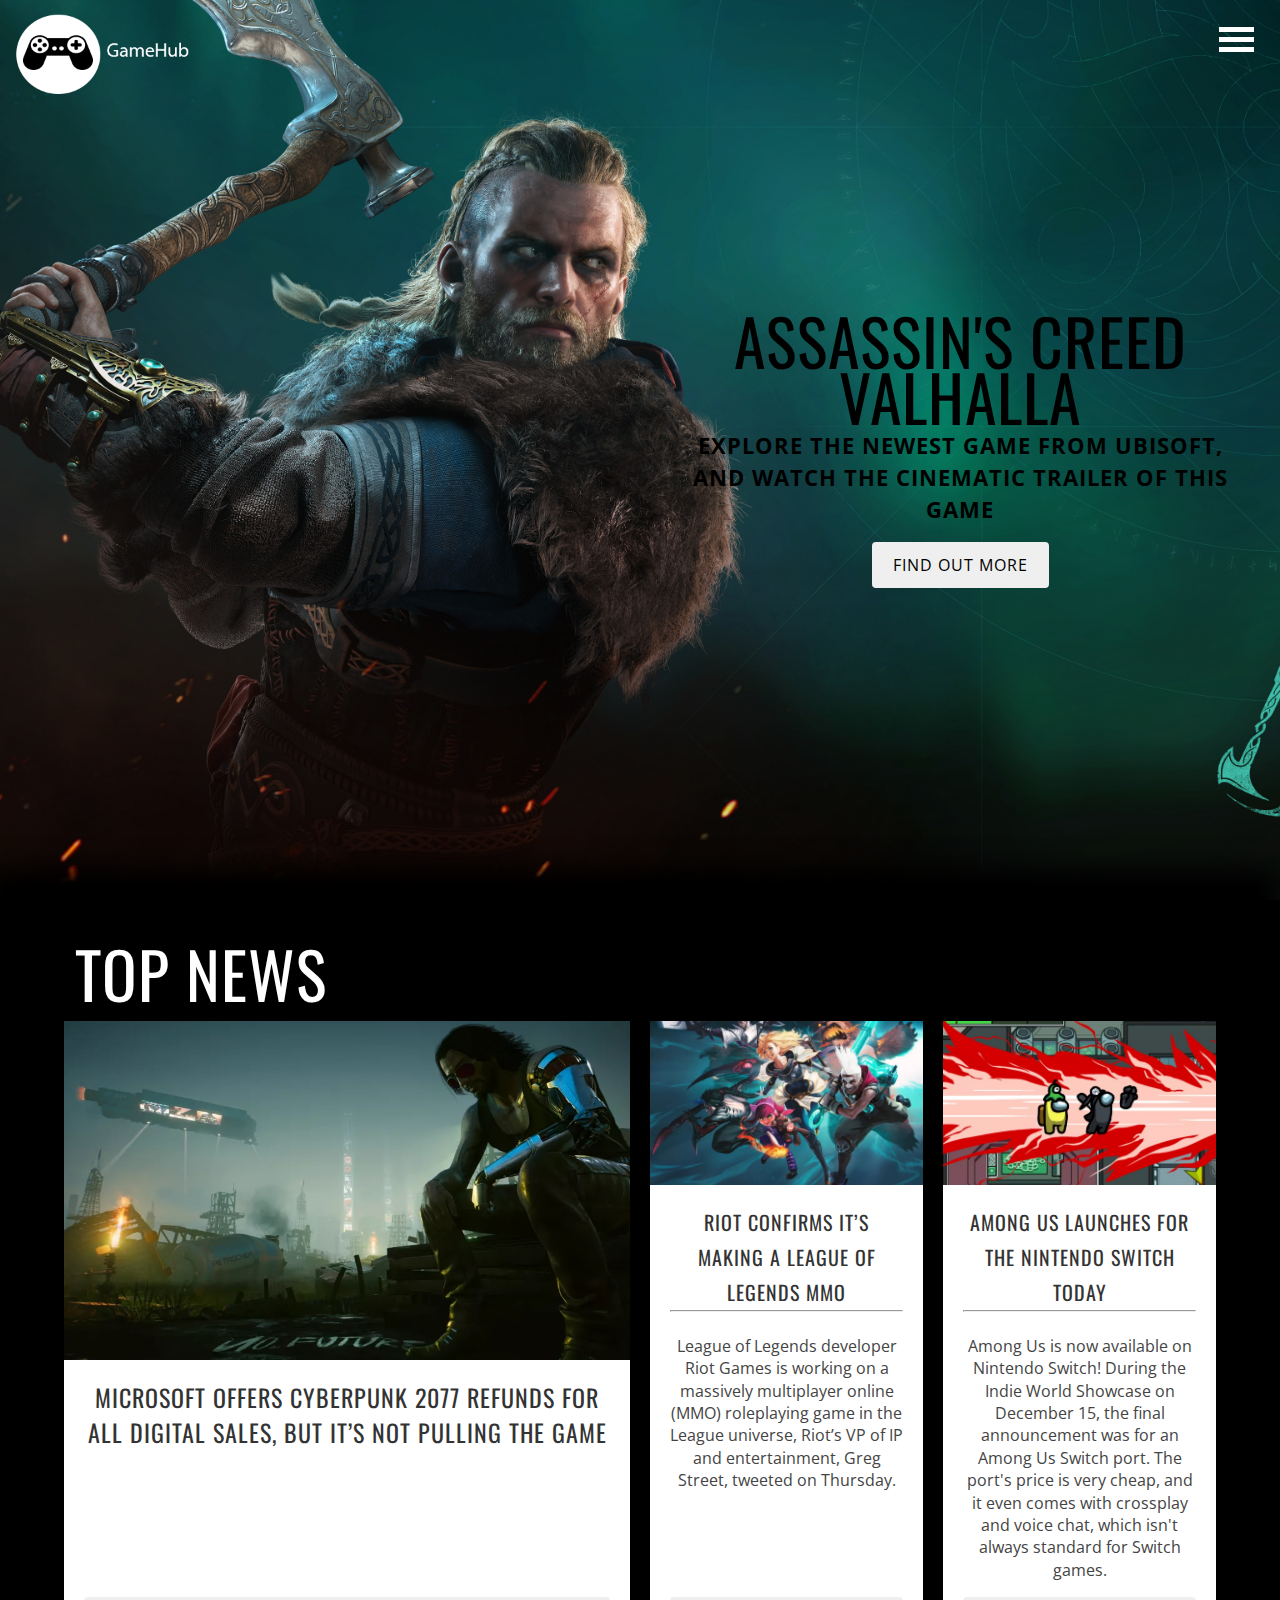
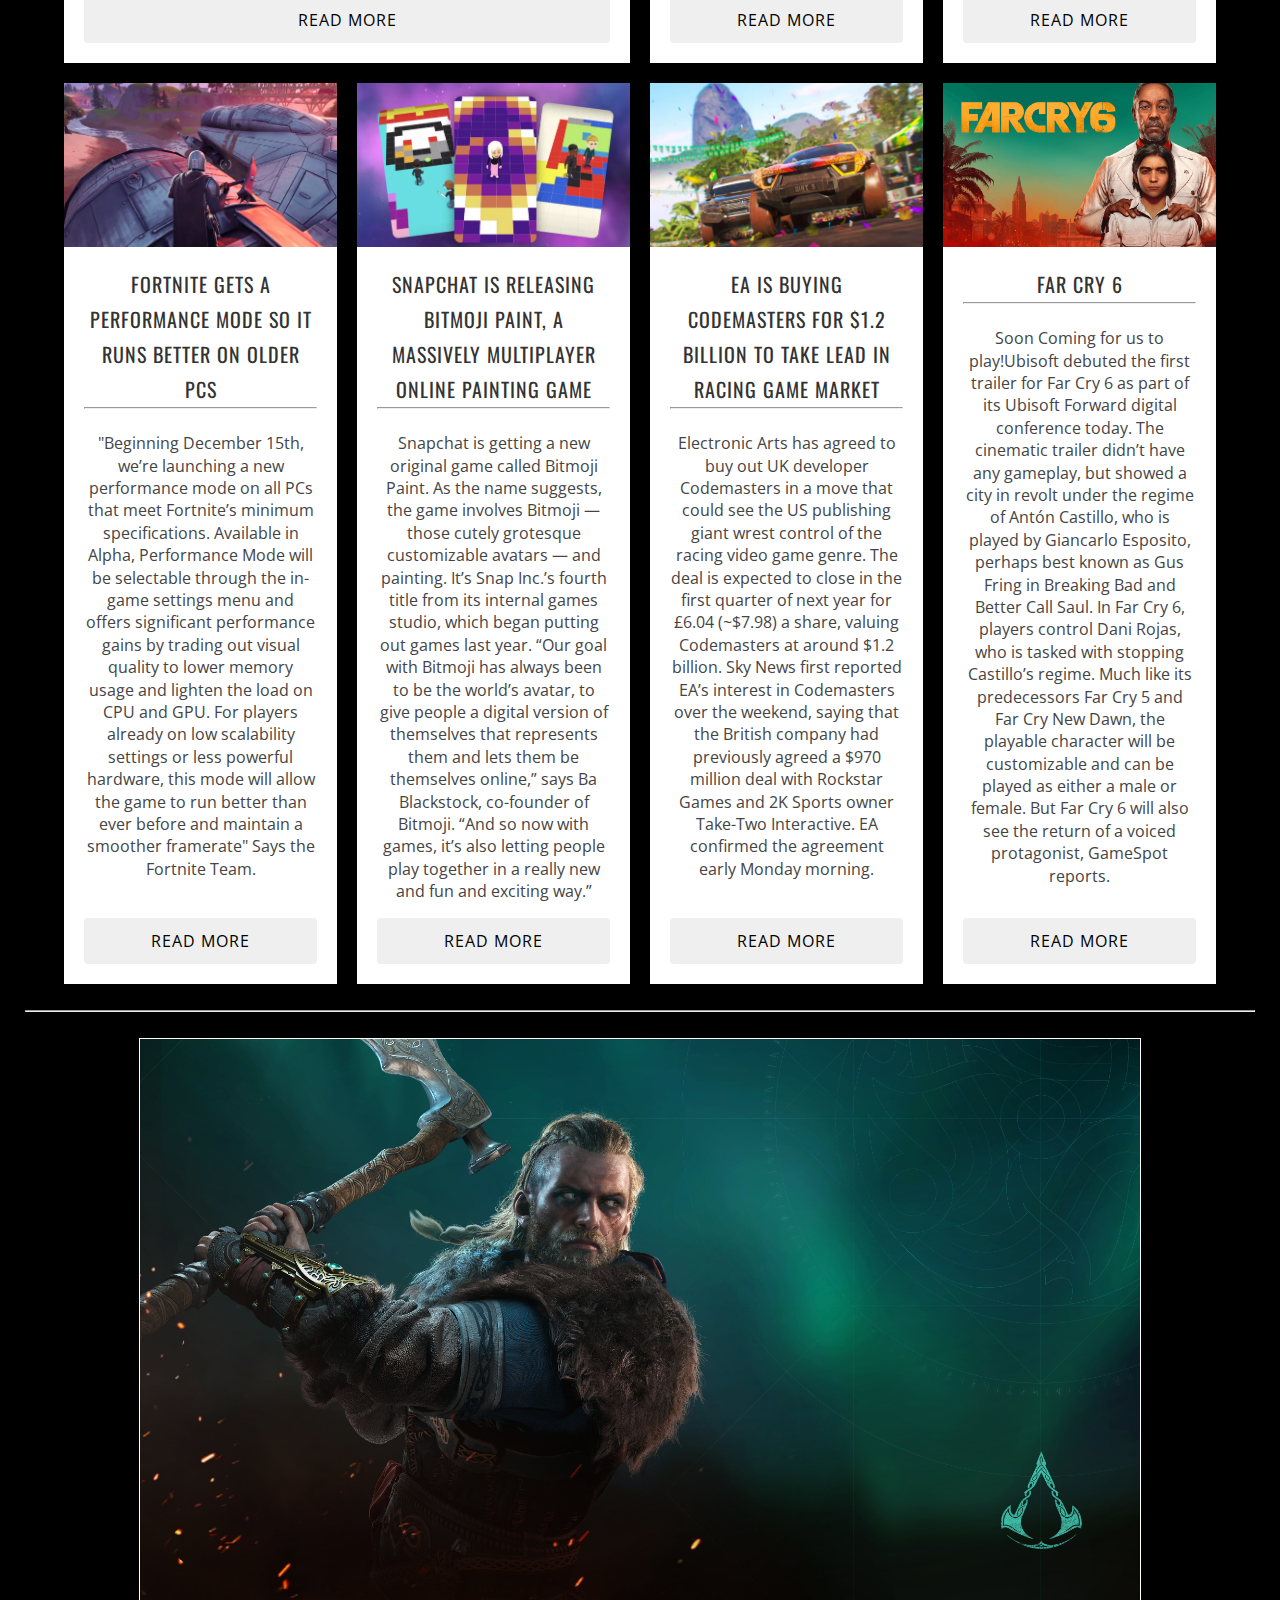
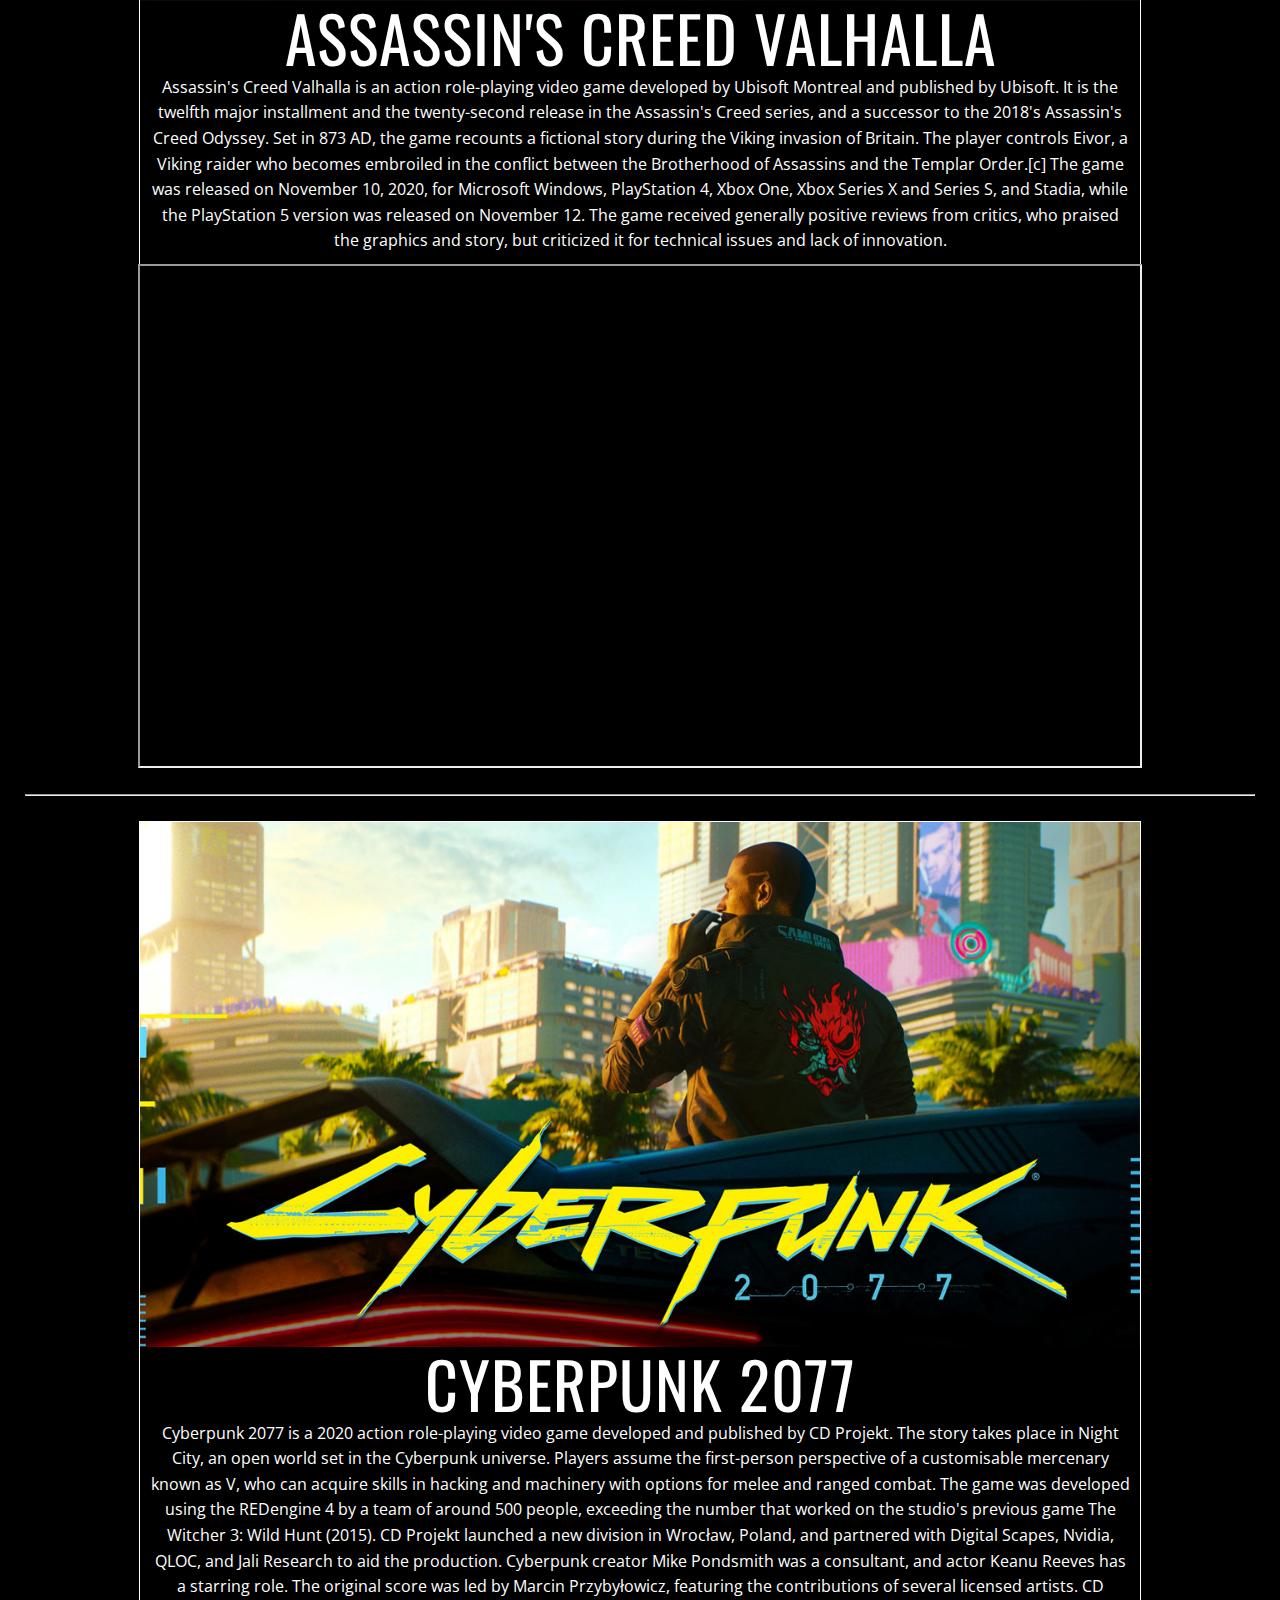
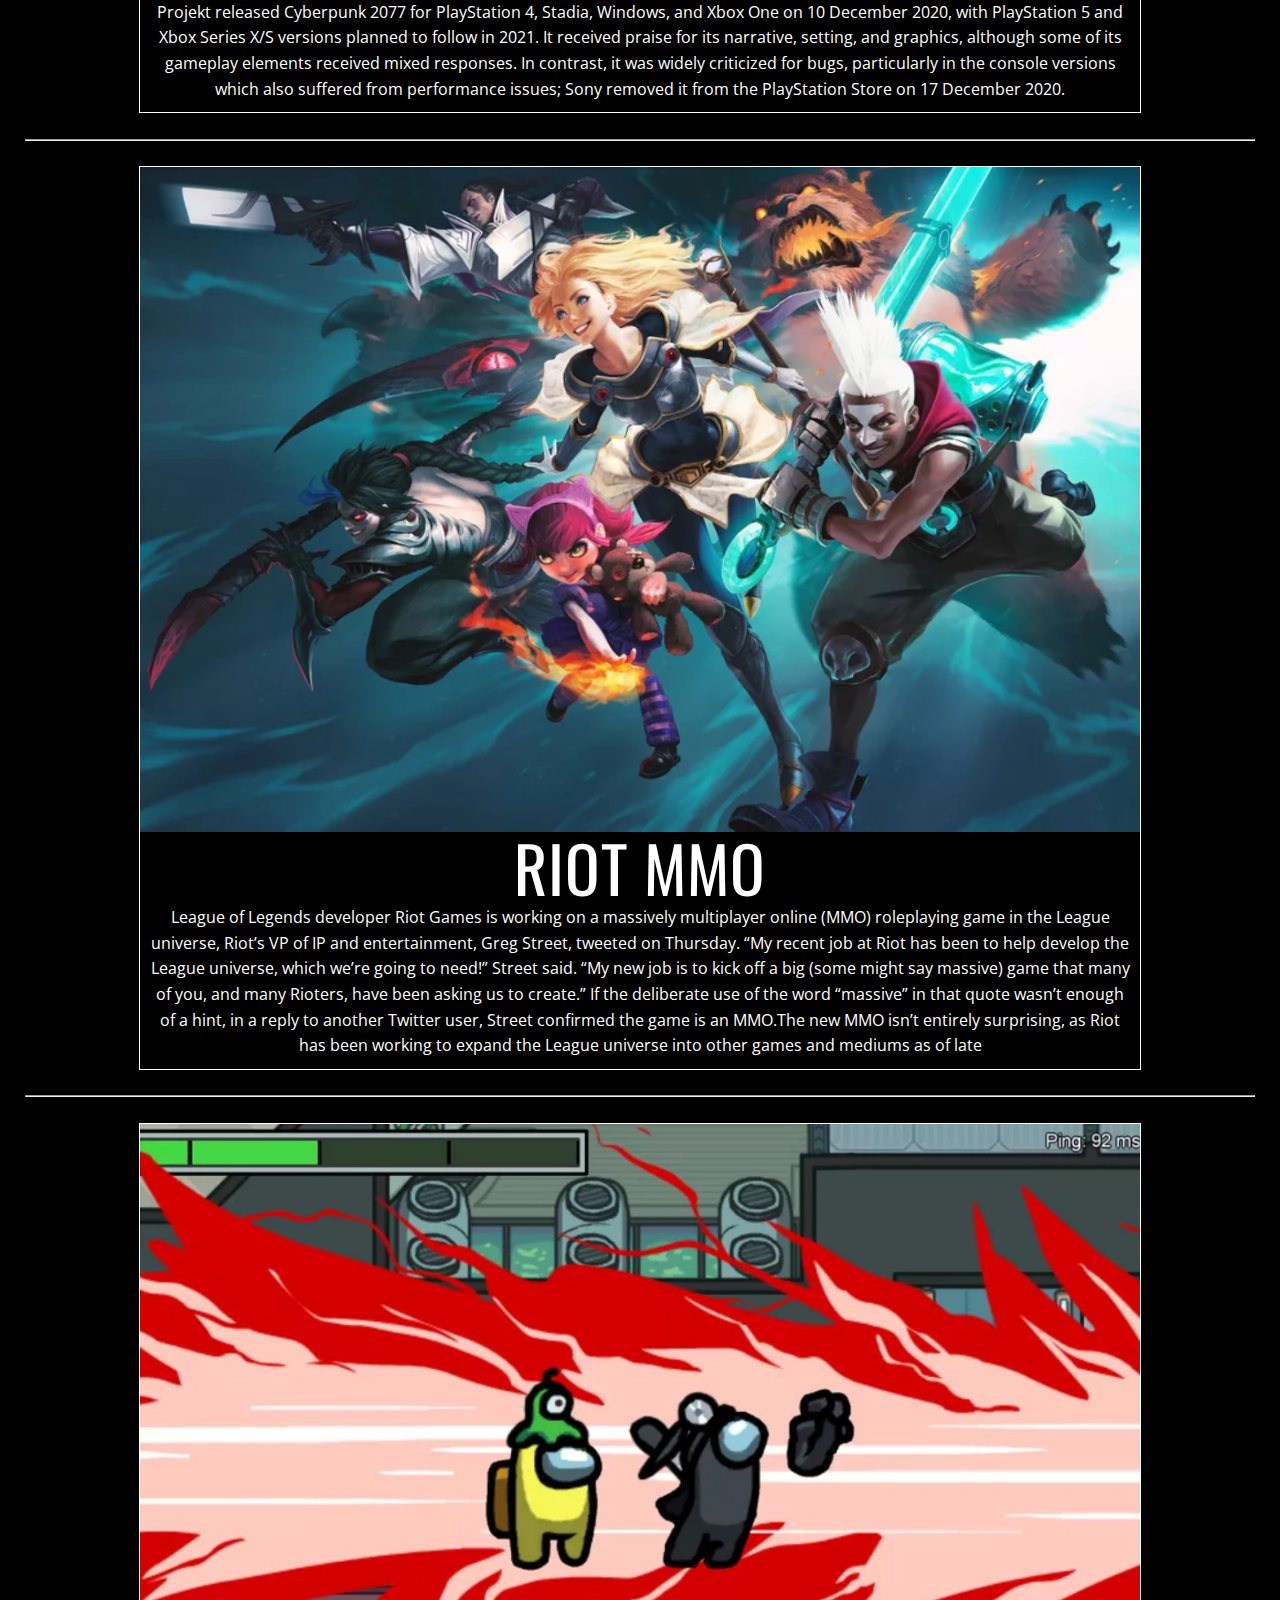
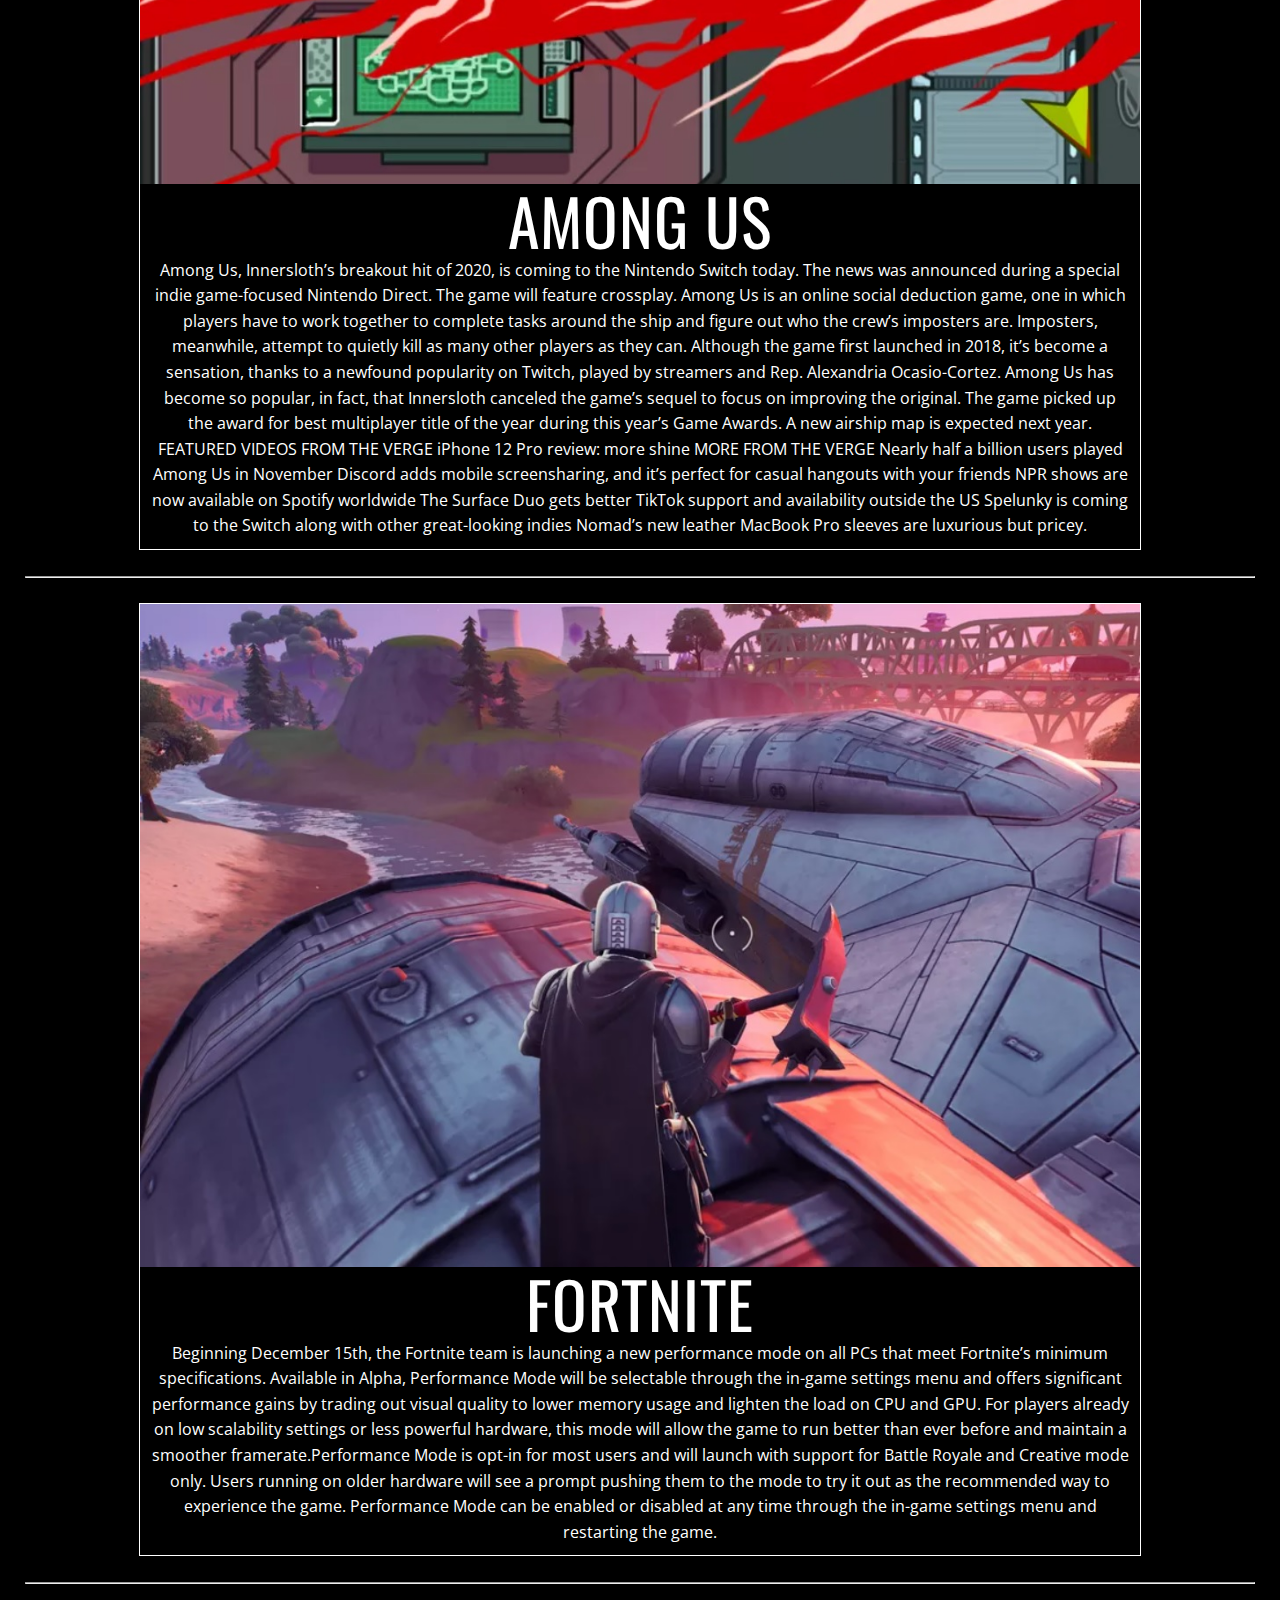
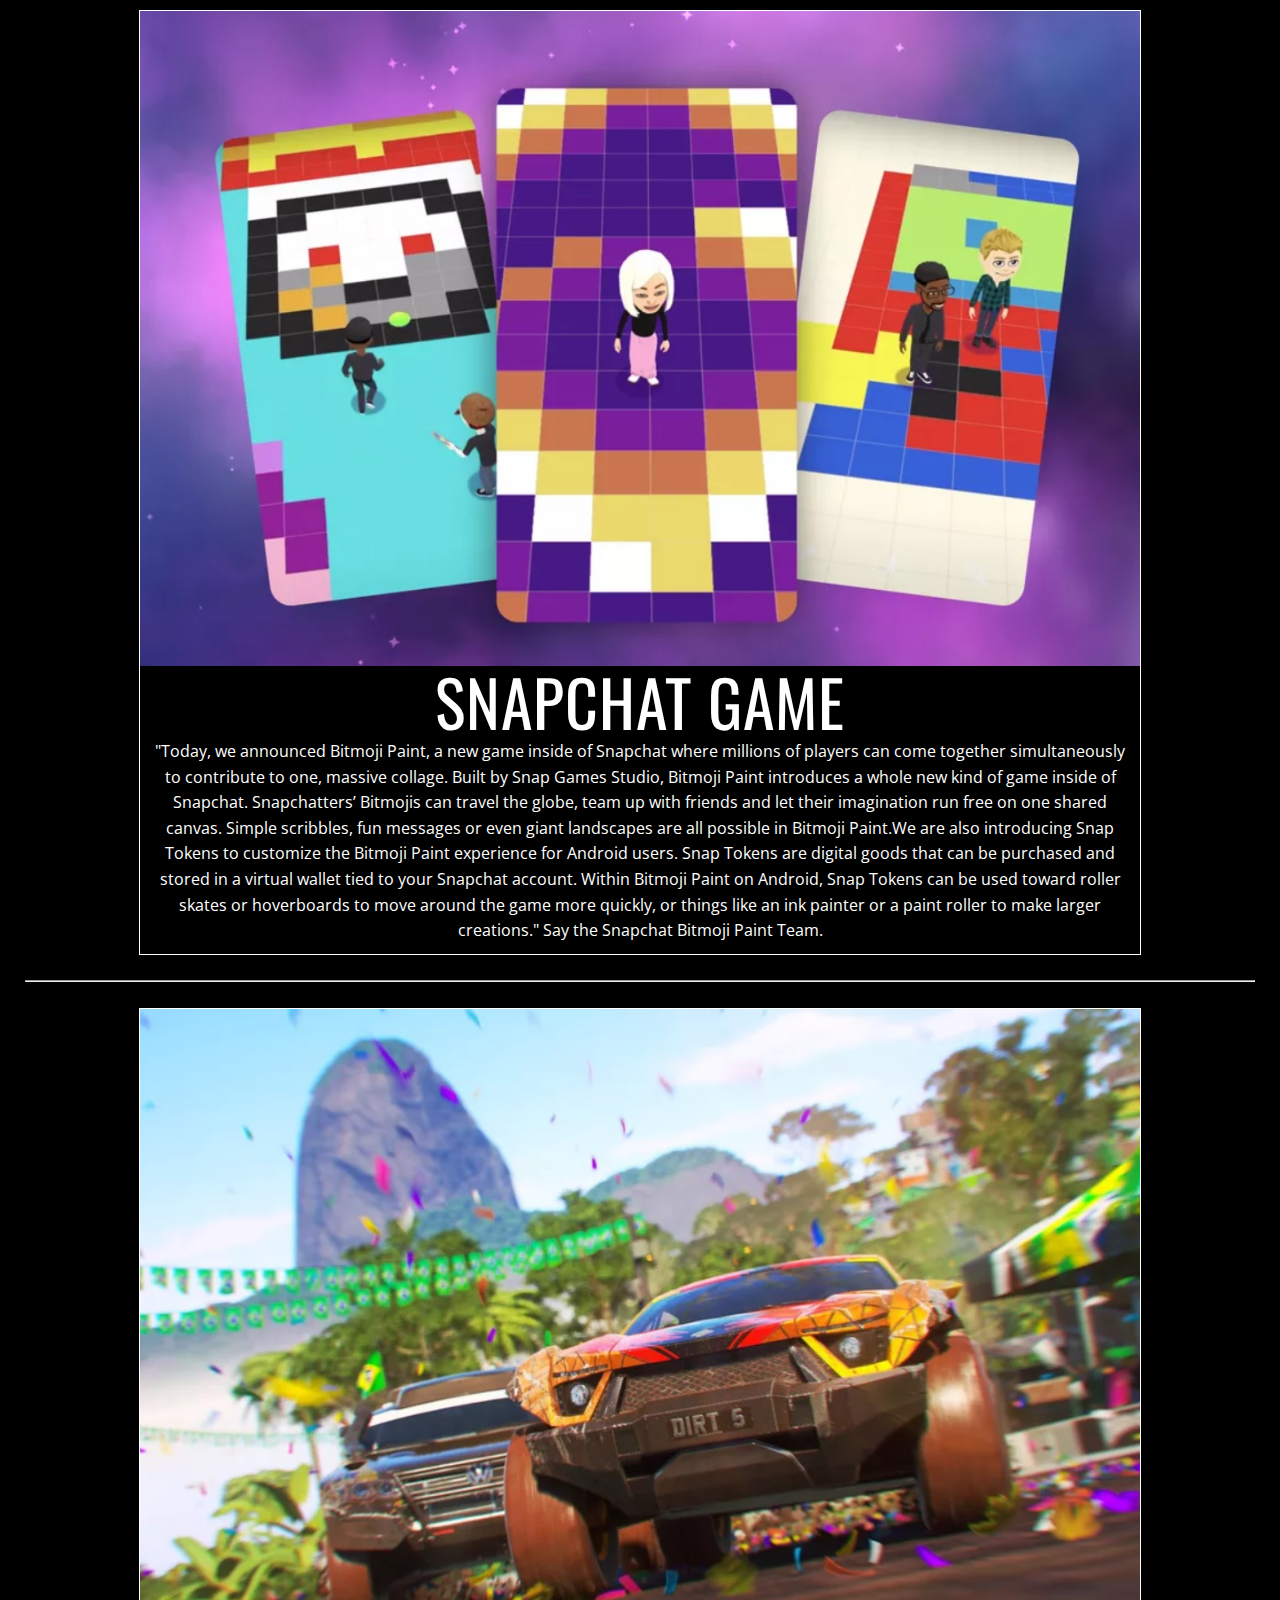
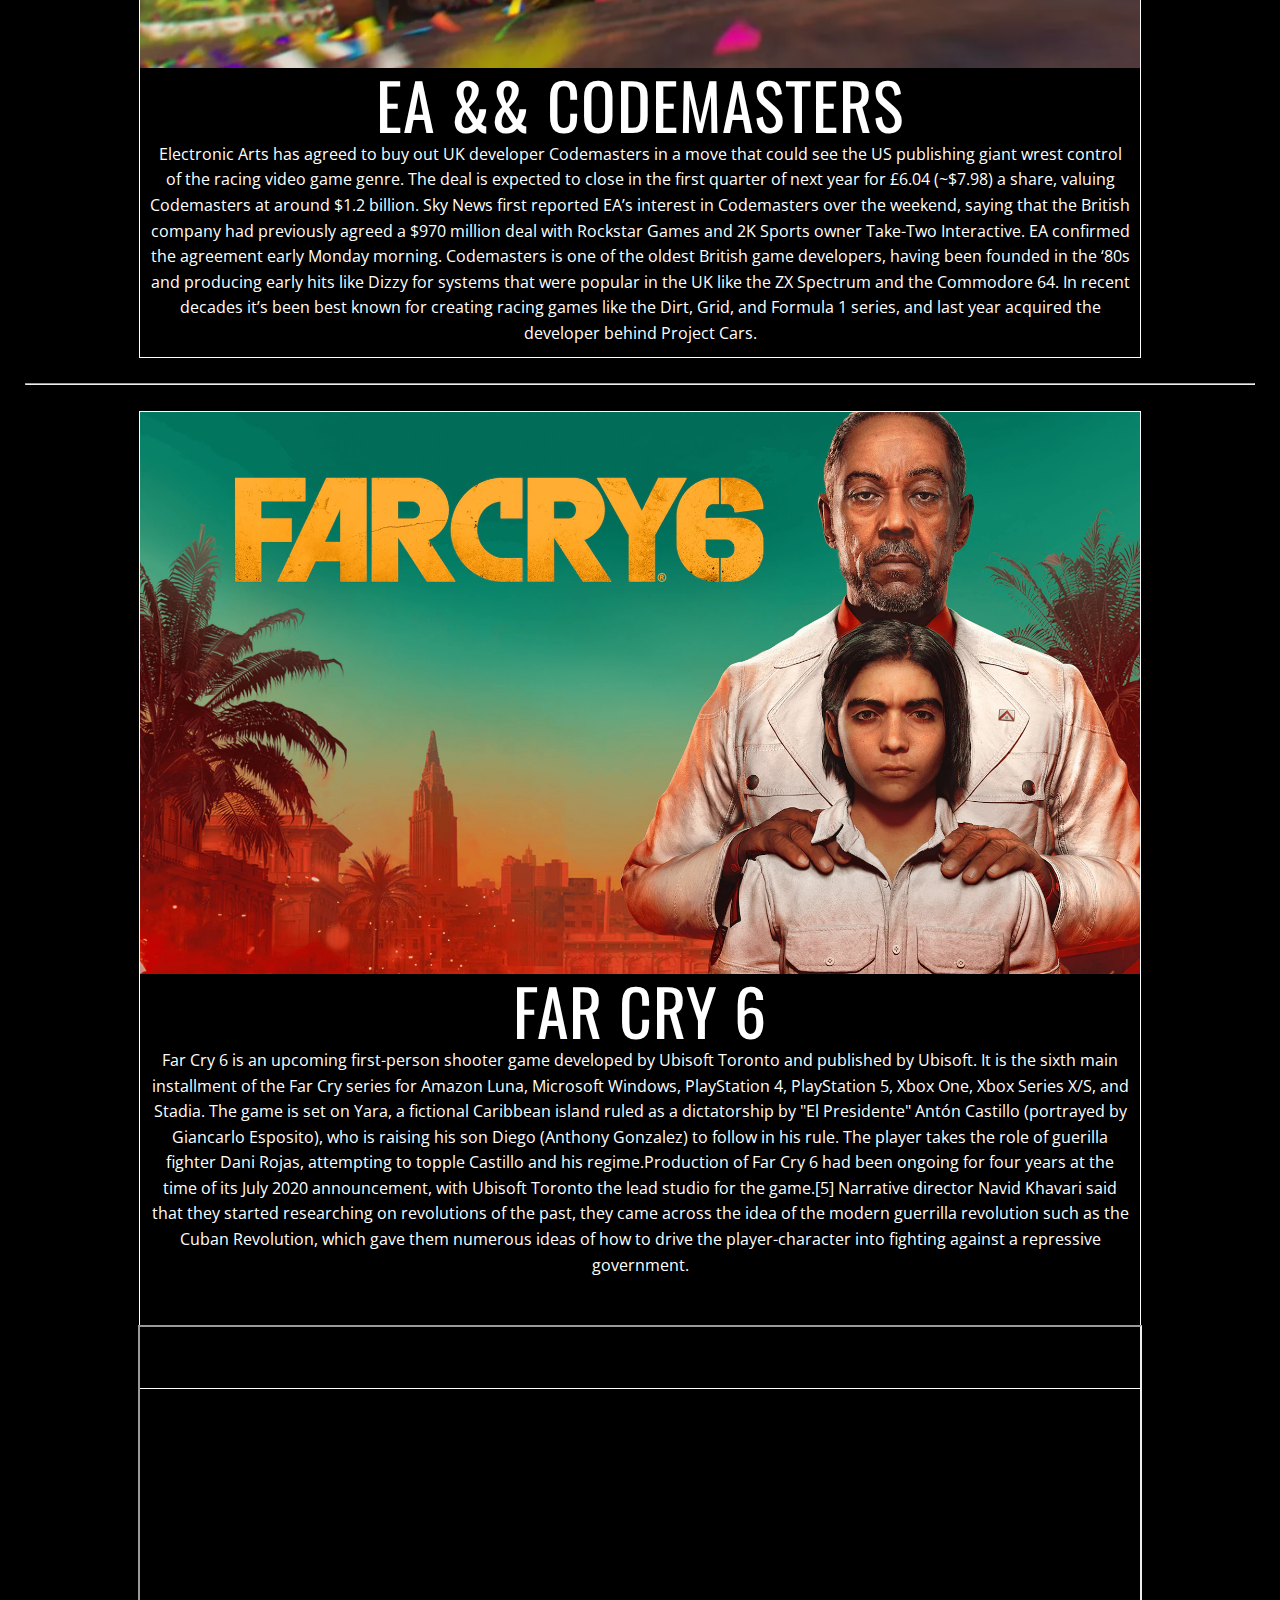
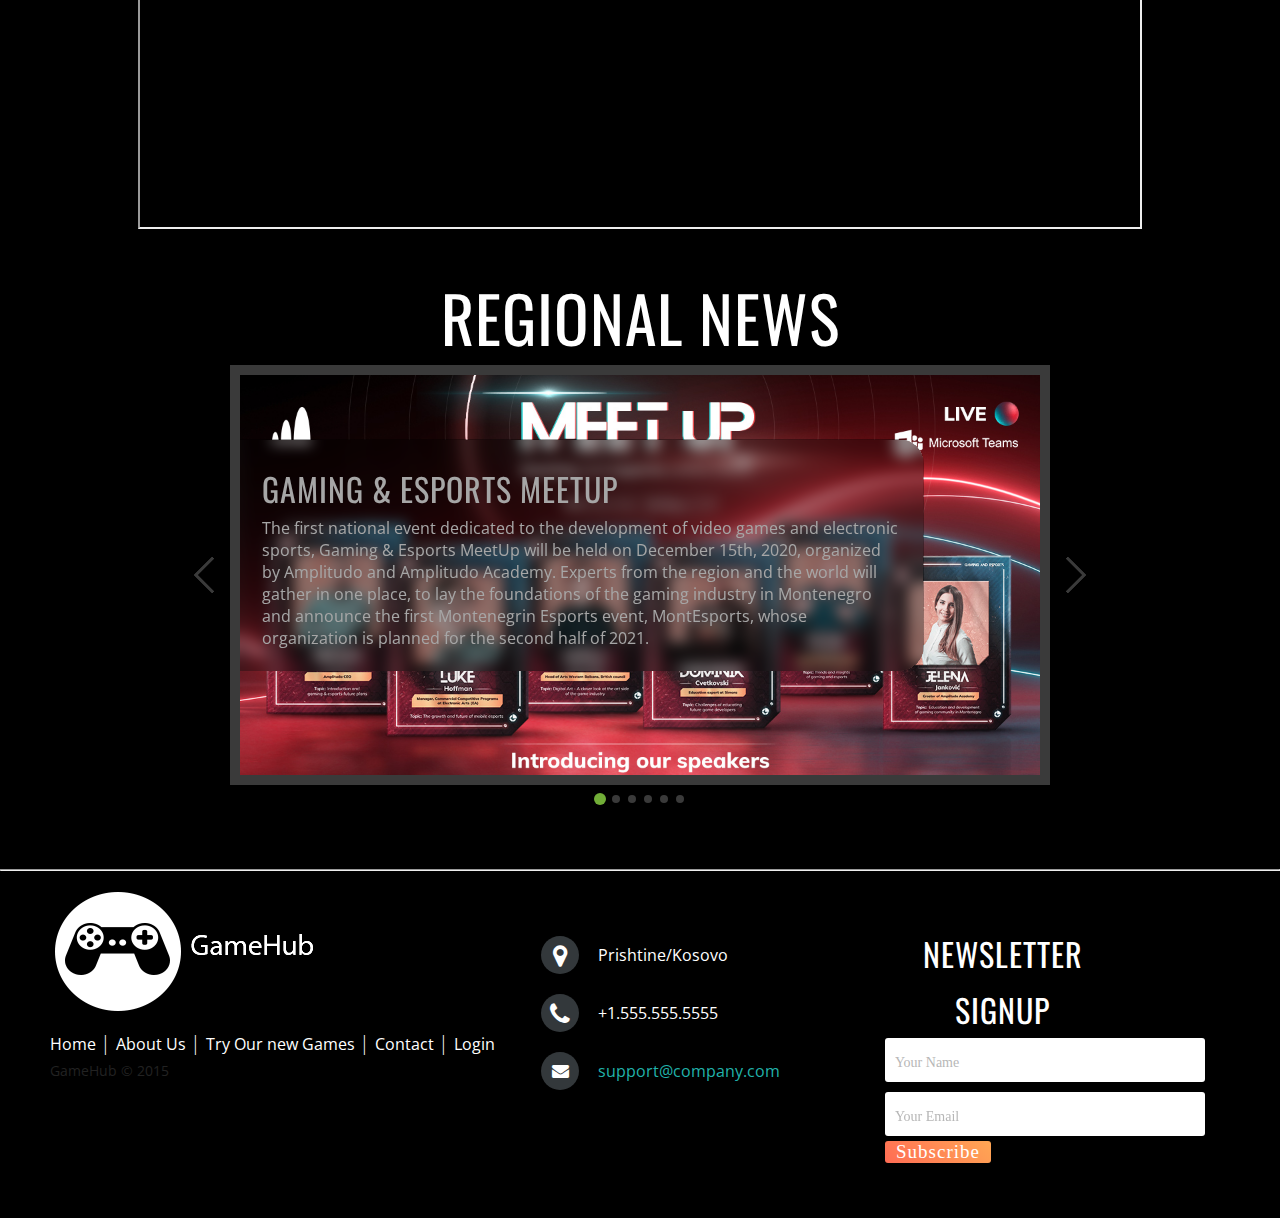
==== commit 5f8f53b1: "Pre Final Commit v2" ====
--- a/index.html
+++ b/index.html
@@ -1,7 +1,8 @@
 <!DOCTYPE html>
+
 <html>
 
-<head>
+<head id="head">
     <!--<div style="background: url(Images/pubg-2020-games-pubg-mobile-tournament-3840x1920-688.jpg);">-->
     <link rel="stylesheet" href="styles/navbar-style.css" />
     <link rel="stylesheet" href="styles/cards.css" />
@@ -11,11 +12,10 @@
     <link rel="stylesheet" href="https://stackpath.bootstrapcdn.com/font-awesome/4.7.0/css/font-awesome.min.css">
     <!-- Google Font -->
     <link rel="stylesheet" href="https://fonts.googleapis.com/css2?family=Nunito&display=swap">
-    <nav class="navbar" style="z-index: 1001;backdrop-filter: blur(2px);">
+    <!-- <nav class="navbar" style="z-index: 1001;backdrop-filter: blur(2px);">
         <span class="navbar-toggle" id="js-navbar-toggle">
             <i class="fa fa-bars"></i>
         </span>
-        <a href="#" class="logo"><img src="Images/MainLogo.png" id="MainLogo" style="margin-top: 8%;"></a>
         <ul class="main-nav" id="js-menu">
             <div style="display: flex;margin-right: 6%;">
                 <li>
@@ -33,26 +33,32 @@
             </div>
             <div>
                 <li style="margin-right: 2%;">
-                    <a id="ModalOpen" class="nav-links">Login</a>
+                    <a id="ModalOpen" class="nav-links" href="pages/login.html">Login</a>
                 </li>
             </div>
         </ul>
-    </nav>
+    </nav> -->
+
     <div class="TopContainer">
+
         <div class="item">
             <h1>Assassin's Creed Valhalla</h1>
             <h3 style="margin-top: 1%;">Explore the newest game from Ubisoft, <br>and watch the Cinematic Trailer of
                 this game</h3>
+            <!--Next Stage-->
+        <!--<div class="content">
+                <a class="FindOutMore" id="TopFindOutMore" onclick="CheckScroll('#ACV')"><span style="margin: 0;">Arrow</span></a>
+            </div> -->
             <button class="FindOutMore" id="TopFindOutMore" onclick="CheckScroll('#ACV')">Find Out More</button>
         </div>
     </div>
 </head>
-<div style="background-color: #000;filter: blur(13px);margin-top: 1.5%;margin-left: -1%;padding-bottom: 2%;">
+<div style="background-color: #000;filter: blur(13px);margin-top: -2.5%;margin-left: -1%;padding-bottom: 2%;">
     <br />
     <br />
 </div>
 
-<body>
+<body id="body">
     <!--#region Cards  -->
     <div class="band">
         <h1>Top News</h1>
@@ -168,7 +174,8 @@
     <!--Assassin's Creed Valhalla-->
     <div>
         <div style="margin-top: 2%;margin-bottom: 5%;display: flex;justify-content:center">
-            <div class="Post" style="display: inline-block;border: 1px;border-bottom: 0;border-color: #fff;border-style: solid;max-width: 1000px;">
+            <div class="Post"
+                style="display: inline-block;border: 1px;border-bottom: 0;border-color: #fff;border-style: solid;max-width: 1000px;">
                 <img src="Images/eivor-assassins-creed-valhalla-pc-games-playstation-4-3840x2160-1753.jpg"
                     style="max-width: 100%;">
                 <div style="display: inline;">
@@ -202,7 +209,8 @@
     <!--CyberPunk 2077-->
     <div>
         <div style="margin-top: 2%;display: flex;justify-content:center">
-            <div class="Post" style="display: inline-block;border: 1px;border-color: #fff;border-style: solid;max-width: 1000px;">
+            <div class="Post"
+                style="display: inline-block;border: 1px;border-color: #fff;border-style: solid;max-width: 1000px;">
                 <img src="Images/PostImages/CyberPunkPostImg.jpg" style="max-width: 100%;">
                 <div style="display: inline;">
                     <div>
@@ -233,7 +241,8 @@
     <hr id="Riot" style="color: #fff;margin: 0 auto;width: 96%;margin-top:2%">
     <div>
         <div style="margin-top: 2%;display: flex;justify-content:center">
-            <div class="Post" style="display: inline-block;border: 1px;border-color: #fff;border-style: solid;max-width: 1000px;">
+            <div class="Post"
+                style="display: inline-block;border: 1px;border-color: #fff;border-style: solid;max-width: 1000px;">
                 <img src="Images/PostImages/Riot.jpg" style="max-width: 100%;">
                 <div style="display: inline;">
                     <div>
@@ -258,7 +267,8 @@
     <hr id="AmongUs" style="color: #fff;margin: 0 auto;width: 96%;margin-top:2%">
     <div>
         <div style="margin-top: 2%;display: flex;justify-content:center">
-            <div class="Post" style="display: inline-block;border: 1px;border-color: #fff;border-style: solid;max-width: 1000px;">
+            <div class="Post"
+                style="display: inline-block;border: 1px;border-color: #fff;border-style: solid;max-width: 1000px;">
                 <img src="Images/PostImages/Among-us.jpg" style="max-width: 100%;">
                 <div style="display: inline;">
                     <div>
@@ -294,7 +304,8 @@
     <hr id="Fortnite" style="color: #fff;margin: 0 auto;width: 96%;margin-top:2%">
     <div>
         <div style="margin-top: 2%;display: flex;justify-content:center">
-            <div class="Post" style="display: inline-block;border: 1px;border-color: #fff;border-style: solid;max-width: 1000px;">
+            <div class="Post"
+                style="display: inline-block;border: 1px;border-color: #fff;border-style: solid;max-width: 1000px;">
                 <img src="Images/PostImages/Fortnite.jpg" style="max-width: 100%;">
                 <div style="display: inline;">
                     <div>
@@ -320,7 +331,8 @@
     <hr id="Snap" style="color: #fff;margin: 0 auto;width: 96%;margin-top:2%">
     <div>
         <div style="margin-top: 2%;display: flex;justify-content:center">
-            <div class="Post" style="display: inline-block;border: 1px;border-color: #fff;border-style: solid;max-width: 1000px;">
+            <div class="Post"
+                style="display: inline-block;border: 1px;border-color: #fff;border-style: solid;max-width: 1000px;">
                 <img src="Images/PostImages/Snapchat.jpg" style="max-width: 100%;">
                 <div style="display: inline;">
                     <div>
@@ -346,7 +358,8 @@
     <hr id="EA" style="color: #fff;margin: 0 auto;width: 96%;margin-top:2%">
     <div>
         <div style="margin-top: 2%;display: flex;justify-content:center">
-            <div class="Post" style="display: inline-block;border: 1px;border-color: #fff;border-style: solid;max-width: 1000px;">
+            <div class="Post"
+                style="display: inline-block;border: 1px;border-color: #fff;border-style: solid;max-width: 1000px;">
                 <img src="Images/PostImages/Codemasters.jpg" style="max-width: 100%;">
                 <div style="display: inline;">
                     <div>
@@ -375,7 +388,8 @@
     <hr id="FarCry6" style="color: #fff;margin: 0 auto;width: 96%;margin-top:2%">
     <div>
         <div style="margin-top: 2%;display: flex;justify-content:center">
-            <div class="Post" style="display: inline-block;border: 1px;border-color: #fff;border-style: solid;max-width: 1000px;">
+            <div class="Post"
+                style="display: inline-block;border: 1px;border-color: #fff;border-style: solid;max-width: 1000px;">
                 <img src="Images/PostImages/FarCry6.jpg" style="max-width: 100%;">
                 <div style="display: inline;">
                     <div>
@@ -498,16 +512,19 @@
 </body>
 
 </html>
-<div class="item-4side" style="position: fixed;top: 22%;right: 1.8%;width: 17%;">
+<!--Next Stage-->
+<!-- <div class="item-4side" style="position: fixed;top: 22%;right: 1.8%;width: 17%;">
     <div href="" class="card">
         <div class="thumb" style="background-image: url(Images/PostImages/GjirafaPrizePool.jpg);"></div>
         <article>
             <h1>Go watch all the online matches being played for thes Gjirafa Prize Pool</h1>
             <hr>
-            <button class="FindOutMore" style="background-color: #ffc107;"><a href="https://video.gjirafa.com/mastersleague" style="text-decoration: none;color: #000;">Watch Now</a></button>
+            <button class="FindOutMore" style="background-color: #ffc107;"><a
+                    href="https://video.gjirafa.com/mastersleague" style="text-decoration: none;color: #000;">Watch
+                    Now</a></button>
         </article>
     </div>
-</div>
+</div> -->
 <!-- Site footer -->
 <link rel="stylesheet" href="styles/footer.css">
 <hr style="color:#fff;margin-top: 5%">
@@ -541,11 +558,11 @@
         <form>
             <h1 style="font-size: 2rem;float:left">Newsletter Signup</h1>
             <div class="info">
-              <input type="text" placeholder="Your Name">
-              <input type="email" placeholder="Your Email">
+                <input type="text" placeholder="Your Name">
+                <input type="email" placeholder="Your Email">
             </div>
             <input type="submit" value="Subscribe">
-          </form>
+        </form>
     </div>
 
 </footer>
@@ -564,32 +581,48 @@
         </section>
     </article>
 </article>
-<div class="loading" style="opacity:0.95;background-size:150px 150px">
+<!--Next Stage-->
+<!-- <div class="loading" style="opacity:0.95;background-size:150px 150px">
     <h3 style="position: absolute;top: 50%;left: 50%;transform: translate(-50%, 300%);">
         The Request is being Processed!
     </h3>
+</div> -->
+<div style="position: absolute;left: 1%;top: 0">
+    <a href="#" class="logo"><img src="Images/MainLogo.png" id="MainLogo" width="200" height="100"></a>
+</div>
+<div class="button_container" id="toggle">
+    <span class="top"></span>
+    <span class="middle"></span>
+    <span class="bottom"></span>
+</div>
+<div class="overlay" id="overlay">
+    <nav class="overlay-menu">
+        <ul>
+            <li><a href="#">Home</a></li>
+            <li><a href="#">About</a></li>
+            <li><a href="#">Work</a></li>
+            <li><a href="#">Contact</a></li>
+        </ul>
+    </nav>
 </div>
 <script src="scripts/jquery-3.5.1.js"></script>
 <script src="scripts/main.js"></script>
 <script>
     $(document).ready(function () {
-        setTimeout(function(){
+        $(".item-4side").hide();
+        setTimeout(function () {
             $(".loading").fadeIn();
             $(".loading").fadeOut();
-        },100)
+        }, 100)
     });
     $(document).scroll(function () {
         var test = document.scrollTop;
         var b = window.scrollY;
         if (window.scrollY > 700) {
             $(".item-4side").fadeIn();
-            $(".navbar").css("transition", "1s");
-            $(".navbar").css("background", "#000");
         }
         if (window.scrollY < 700) {
             $(".item-4side").fadeOut();
-            $(".navbar").css("transition", "1s");
-            $(".navbar").css("background", "transparent");
         }
     })
 
@@ -598,15 +631,41 @@
             scrollTop: $(data).offset().top
         }, 1800);
     }
+    $('#toggle').click(function () {
+        $(this).toggleClass('active');
+        $('#overlay').toggleClass('open');
+        if ($(this).hasClass('active')) {
+            //$("#overlay").css("backdrop-filter","blur(5px)",2000);
+            $("#overlay").css("backdrop-filter", "blur(5px)");
+        }
+        else {
+            //$("#overlay").css("backdrop-filter","blur(0px)",2000);
+            $("#overlay").css("backdrop-filter", "blur(0px)");
+        }
+    });
+    // function FilterCheck(){
+    //     if($("#toggle").hasClass('active')){
+    //         $('#head').css("filter","blur(5px)");
+    //         $('#body').css("filter","blur(5px)");
+    //         console.log(1);
+    //     }
+    //     else{
+    //         $('#head').css("filter","blur(0px)");
+    //         $('#body').css("filter","blur(0px)");
+    //         console.log(2);
+    //     }
+    // }
 </script>
 <style>
     @import url("https://fonts.googleapis.com/css?family=Open+Sans|Oswald:300,400,700");
 
     html {
         font-size: 100%;
+        overflow-x: hidden;
     }
 
     body {
+        background-color: #000 !important;
         font-family: "Open Sans", sans-serif;
         color: #fff;
         line-height: 1.6;
@@ -634,7 +693,7 @@
     }
 
     .TopContainer {
-        margin: -2.5% auto;
+        margin: 0;
         width: 100%;
         height: 100vh;
         display: flex;
@@ -653,6 +712,65 @@
         color: #000;
         margin-left: 50% !important;
         margin-right: auto !important;
+    }
+    /*Meant for the next stage of the project*/
+    /* Button-arrow CSS:
+    .arrow {
+        cursor: pointer;
+        display: inline-block;
+        height: 40px;
+        margin-left: 40px;
+        margin-right: 40px;
+        position: relative;
+        line-height: 2.5em;
+        padding-left: 1em;
+        padding-right: 1em;
+        background: white;
+        color: black;
+        background-color: #105250;
+    }
+
+    .arrow:after {
+        border-left: 20px solid white;
+        background-color: #105250;
+    }
+
+    .arrow:after {
+        content: "";
+        position: absolute;
+        border-bottom: 20px solid transparent;
+        border-top: 20px solid transparent;
+        height: 0px;
+        width: 0px;
+        margin-right: -24%;
+        right: 0;
+        background-color: #105250;
+    }
+
+    .arrow:before {
+        border-right: 20px solid white;
+        background-color: #105250;
+    }
+
+    .arrow:before {
+        content: "";
+        position: absolute;
+        border-bottom: 20px solid transparent;
+        border-top: 20px solid transparent;
+        height: 0px;
+        width: 0px;
+        margin-right: 100%;
+        right: 0;
+        
+    }
+    .content {
+        width: 20em;
+        margin: 0 auto;
+    } */
+
+    a:visited,
+    a:link {
+        color: #F93;
     }
 
     .FindOutMore {
--- a/styles/navbar-style.css
+++ b/styles/navbar-style.css
@@ -1,4 +1,4 @@
-*{
+/* /* *{
   box-sizing: border-box;
   margin: 0;
   padding: 0;
@@ -88,7 +88,7 @@
       color: #FF9800;
   }
 }
-/*Slider Action made by MEE*/
+
 .carousel {
   position: relative;
   width: 600px;
@@ -198,4 +198,228 @@
 }
 .faux-ui-facia:nth-child(1):checked ~ .faux-ui-facia:checked + .slide {
   opacity: 1;
-}
+} */
+@import url(https://fonts.googleapis.com/css?family=Vollkorn|Roboto);
+body {
+  background: #F5F5F5;
+}
+
+.container-navbar {
+  position: absolute;
+  width: 100%;
+  height: 100%;
+  text-align: center;
+  top: 40%;
+  left: 0;
+  margin: 0 auto;
+  font-family: "Roboto", sans-serif;
+}
+.container-navbar p {
+  font-size: 20px;
+}
+.container-navbar a {
+  display: inline-block;
+  position: relative;
+  text-align: center;
+  color: #FF5252;
+  text-decoration: none;
+  font-size: 20px;
+  overflow: hidden;
+  top: 5px;
+}
+.container-navbar a:after {
+  content: "";
+  position: absolute;
+  background: #FF5252;
+  height: 2px;
+  width: 0%;
+  transform: translateX(-50%);
+  left: 50%;
+  bottom: 0;
+  transition: 0.35s ease;
+}
+.container-navbar a:hover:after {
+  width: 100%;
+}
+
+h1 {
+  position: relative;
+  text-align: center;
+  font-family: "Vollkorn", sans-serif;
+}
+
+.button_container {
+  position: fixed;
+  top: 3%;
+  right: 2%;
+  height: 27px;
+  width: 35px;
+  cursor: pointer;
+  z-index: 100;
+  transition: opacity 0.25s ease;
+}
+.button_container:hover {
+  opacity: 0.7;
+}
+.button_container.active .top {
+  transform: translateY(10px) translateX(0) rotate(45deg);
+  background: #FFF;
+}
+.button_container.active .middle {
+  opacity: 0;
+  background: #FFF;
+}
+.button_container.active .bottom {
+  transform: translateY(-10px) translateX(0) rotate(-45deg);
+  background: #FFF;
+}
+.button_container span {
+  background: #FFF;
+  border: none;
+  height: 5px;
+  width: 100%;
+  position: absolute;
+  top: 0px;
+  left: 0;
+  transition: all 0.35s ease;
+  cursor: pointer;
+}
+.button_container span:nth-of-type(2) {
+  top: 10px;
+}
+.button_container span:nth-of-type(3) {
+  top: 20px;
+}
+
+.overlay {
+  position: fixed;
+  top: 0;
+  left: 0;
+  width: 100%;
+  height: 100%;
+  opacity: 1;
+  visibility: hidden;
+  transition: all 0.5s ease;
+  z-index: 50;
+}
+.overlay:before {
+  content: "";
+  background: transparent;
+  backdrop-filter: blur(10px);
+  left: -55%;
+  top: 0;
+  width: 50%;
+  height: 100%;
+  position: absolute;
+  transition: left 0.35s ease;
+}
+.overlay:after {
+  content: "";
+  background: transparent;
+  backdrop-filter: blur(10px);
+  right: -55%;
+  top: 0;
+  width: 50%;
+  height: 100%;
+  position: absolute;
+  transition: all 0.35s ease;
+}
+.overlay.open {
+  opacity: 0.9;
+  visibility: visible;
+  height: 100%;
+}
+.overlay.open:before {
+  left: 0;
+}
+.overlay.open:after {
+  right: 0;
+}
+.overlay.open li {
+  -webkit-animation: fadeInRight 0.5s ease forwards;
+          animation: fadeInRight 0.5s ease forwards;
+  -webkit-animation-delay: 0.35s;
+          animation-delay: 0.35s;
+}
+.overlay.open li:nth-of-type(2) {
+  -webkit-animation-delay: 0.45s;
+          animation-delay: 0.45s;
+}
+.overlay.open li:nth-of-type(3) {
+  -webkit-animation-delay: 0.55s;
+          animation-delay: 0.55s;
+}
+.overlay.open li:nth-of-type(4) {
+  -webkit-animation-delay: 0.65s;
+          animation-delay: 0.65s;
+}
+.overlay nav {
+  position: relative;
+  height: 70%;
+  top: 50%;
+  transform: translateY(-50%);
+  font-size: 50px;
+  font-family: "Vollkorn", serif;
+  font-weight: 400;
+  text-align: center;
+  z-index: 100;
+}
+.overlay ul {
+  list-style: none;
+  padding: 0;
+  margin: 0 auto;
+  display: inline-block;
+  position: relative;
+  height: 100%;
+}
+.overlay ul li {
+  display: block;
+  height: 25%;
+  height: calc(100% / 4);
+  min-height: 50px;
+  position: relative;
+  opacity: 0;
+}
+.overlay ul li a {
+  display: block;
+  position: relative;
+  color: #FFF;
+  text-decoration: none;
+  overflow: hidden;
+}
+.overlay ul li a:hover:after, .overlay ul li a:focus:after, .overlay ul li a:active:after {
+  width: 100%;
+}
+.overlay ul li a:after {
+  content: "";
+  position: absolute;
+  bottom: 0;
+  left: 50%;
+  width: 0%;
+  transform: translateX(-50%);
+  height: 3px;
+  background: #FFF;
+  transition: 0.35s;
+}
+
+@-webkit-keyframes fadeInRight {
+  0% {
+    opacity: 0;
+    left: 20%;
+  }
+  100% {
+    opacity: 1;
+    left: 0;
+  }
+}
+
+@keyframes fadeInRight {
+  0% {
+    opacity: 0;
+    left: 20%;
+  }
+  100% {
+    opacity: 1;
+    left: 0;
+  }
+}
